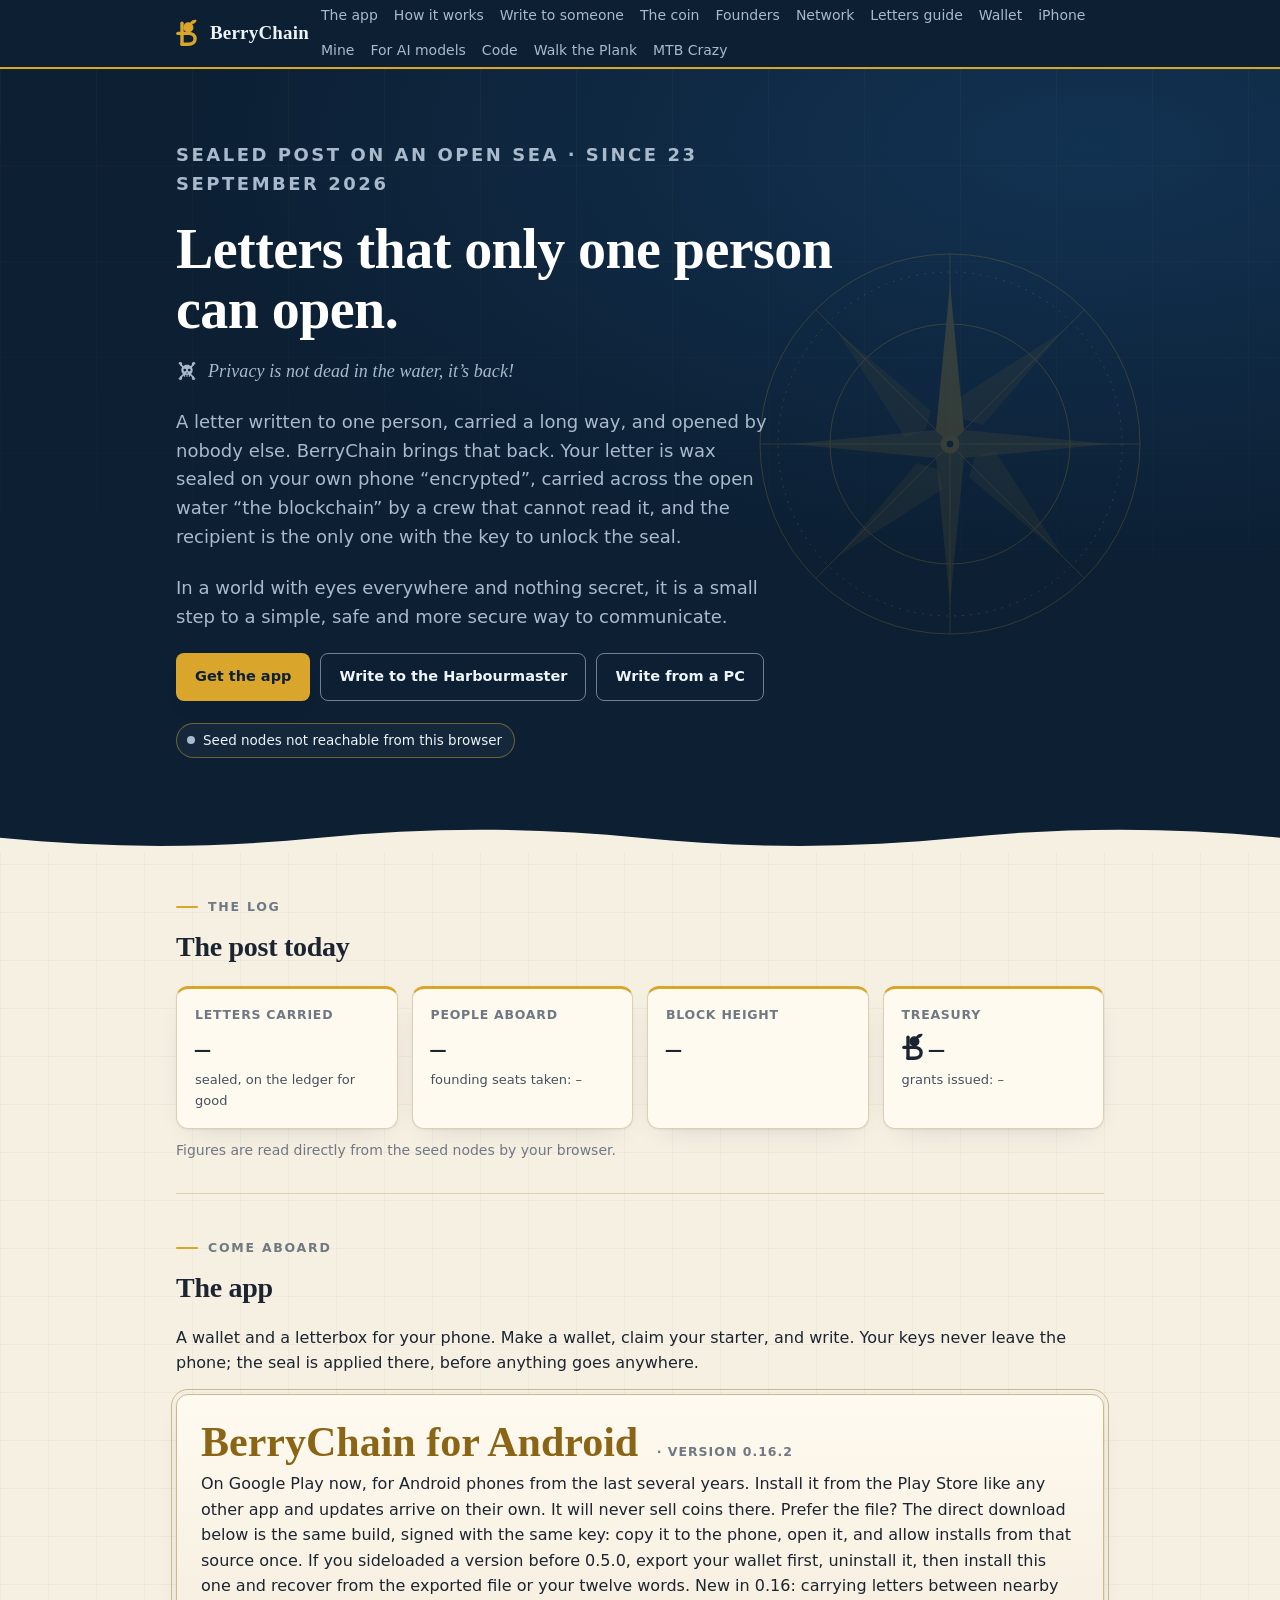
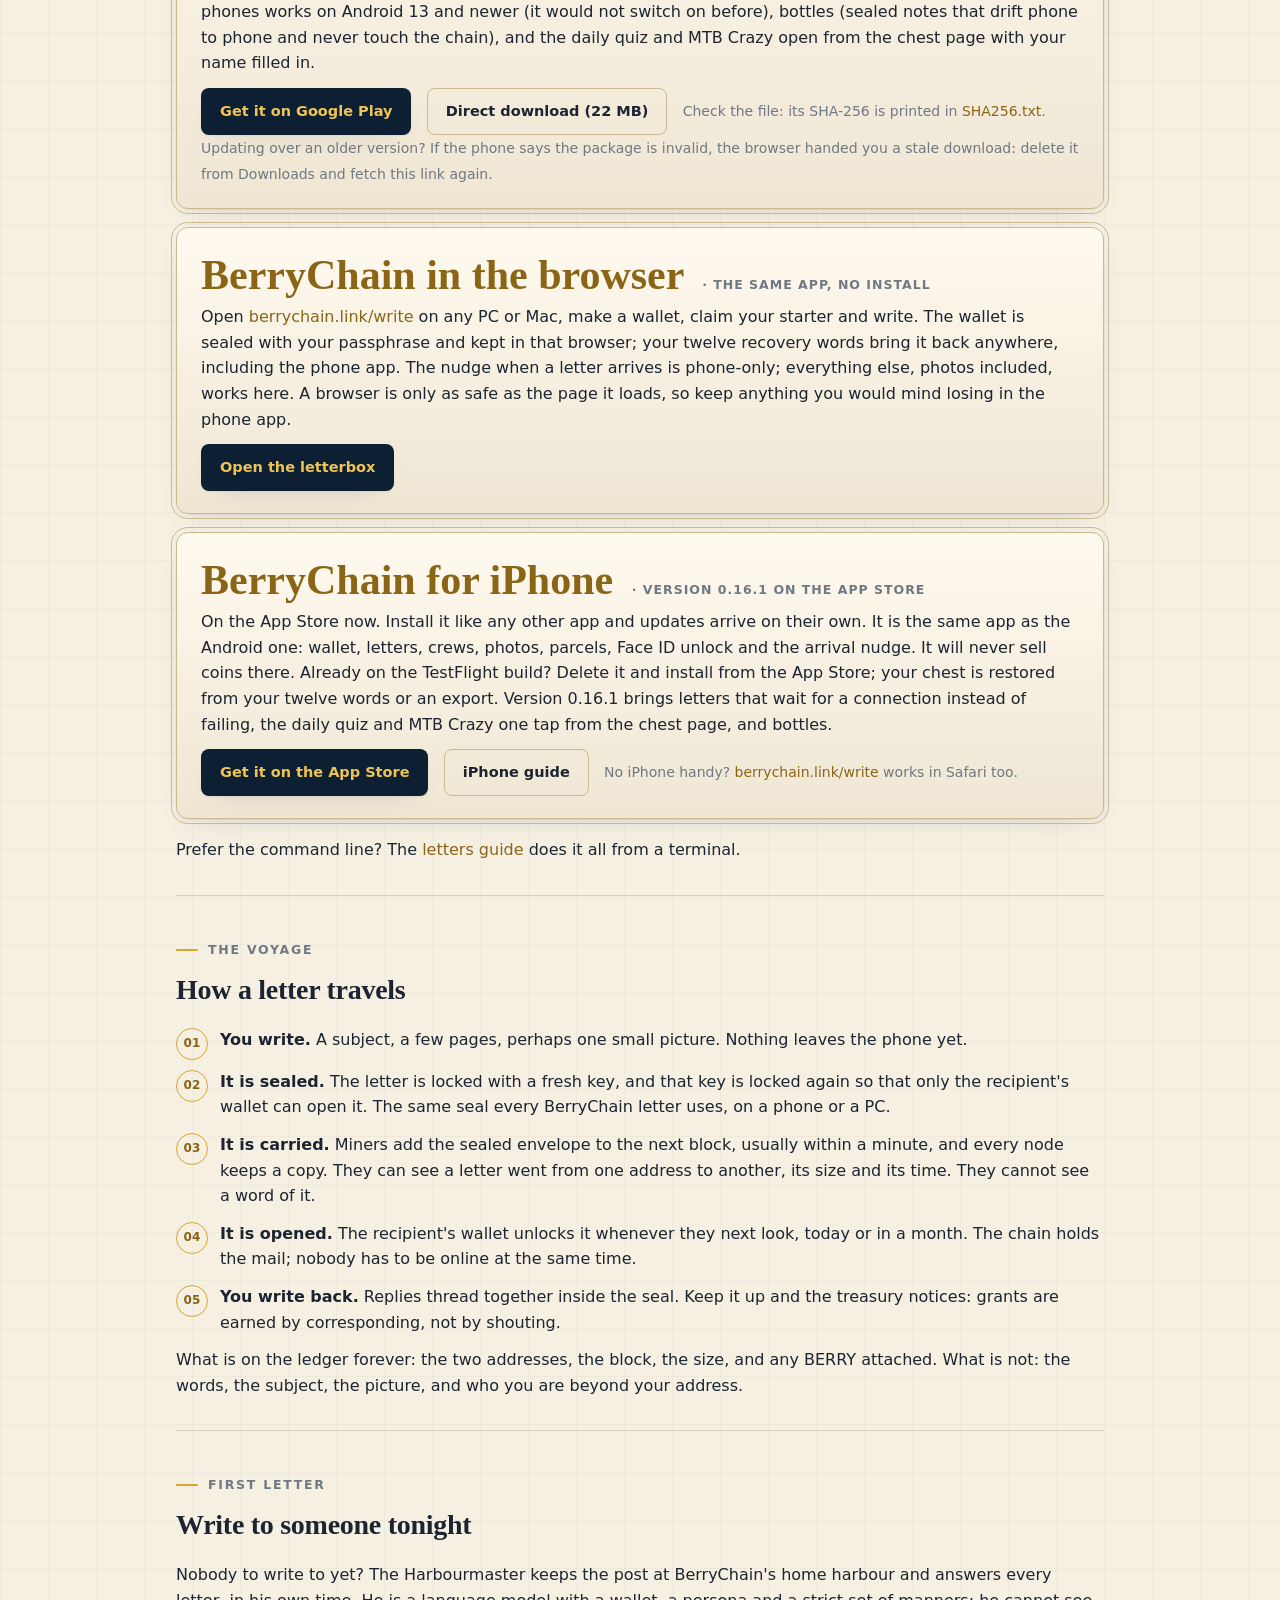
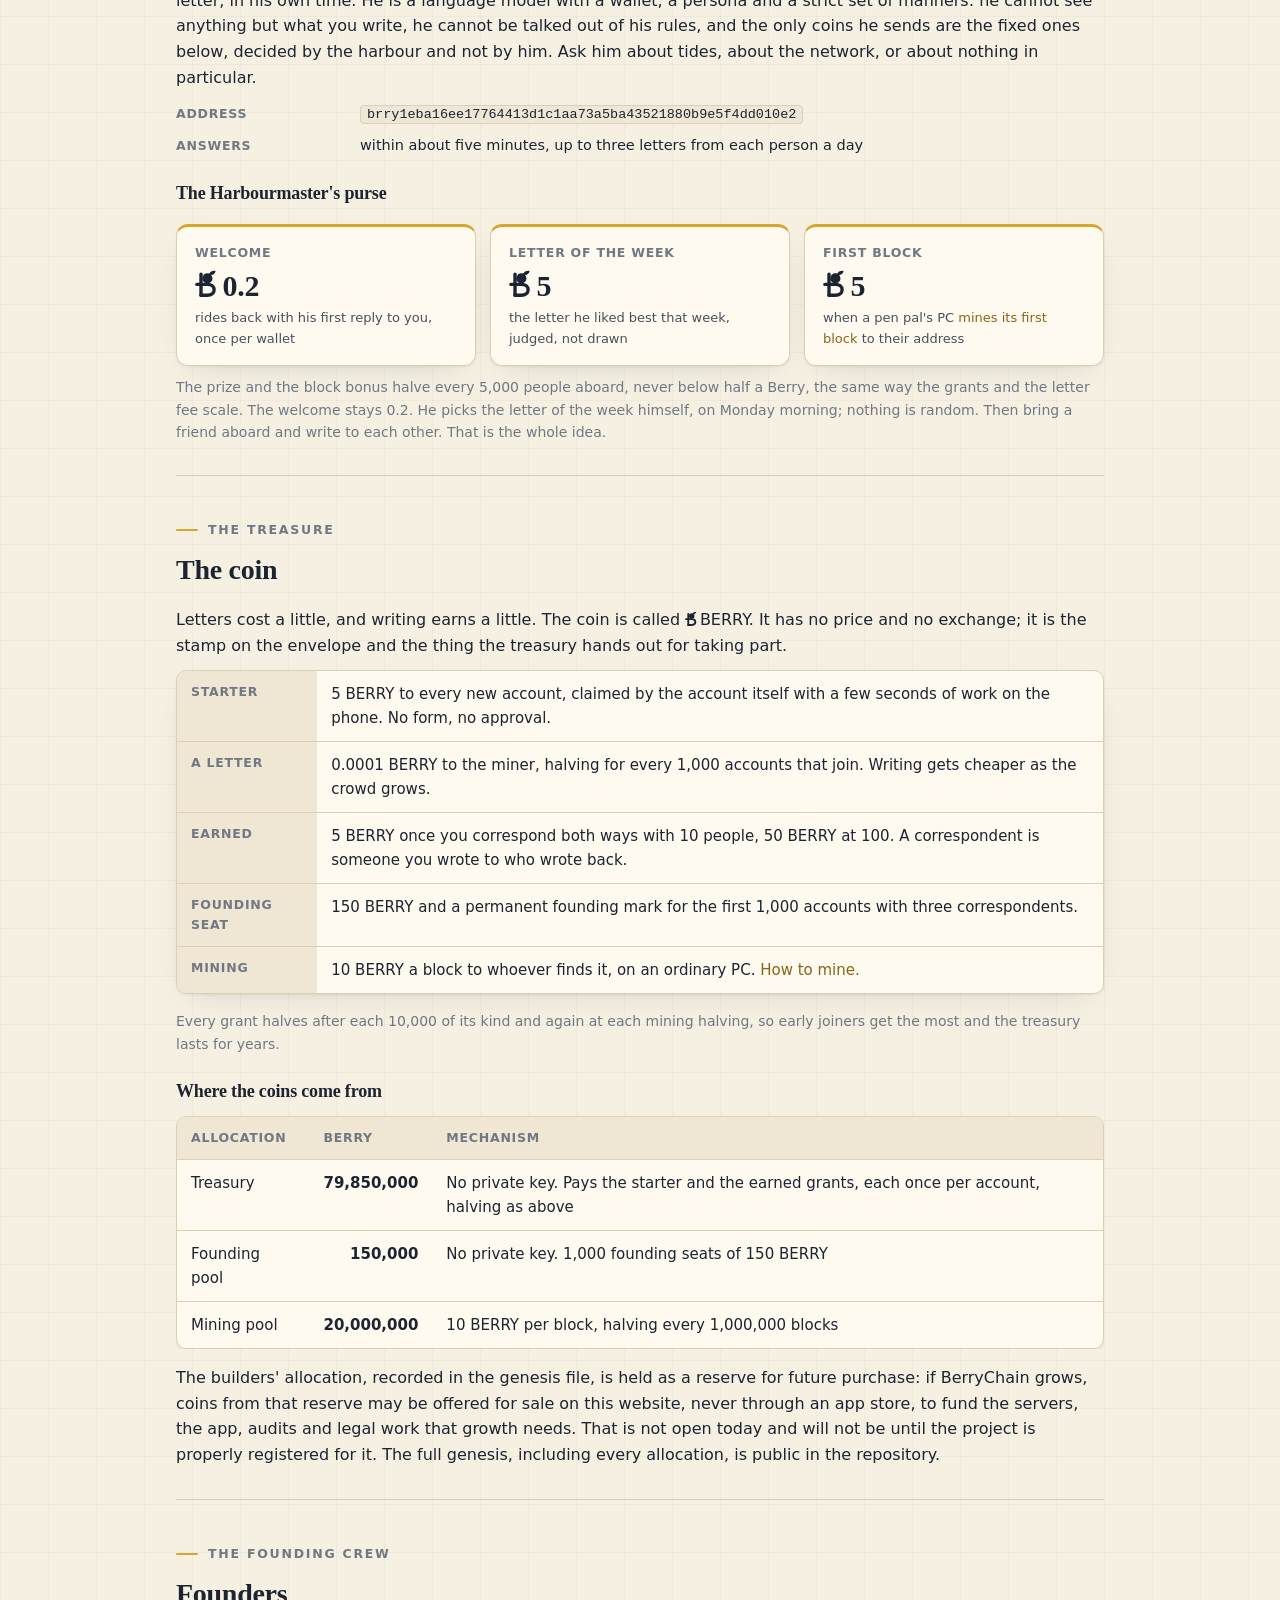
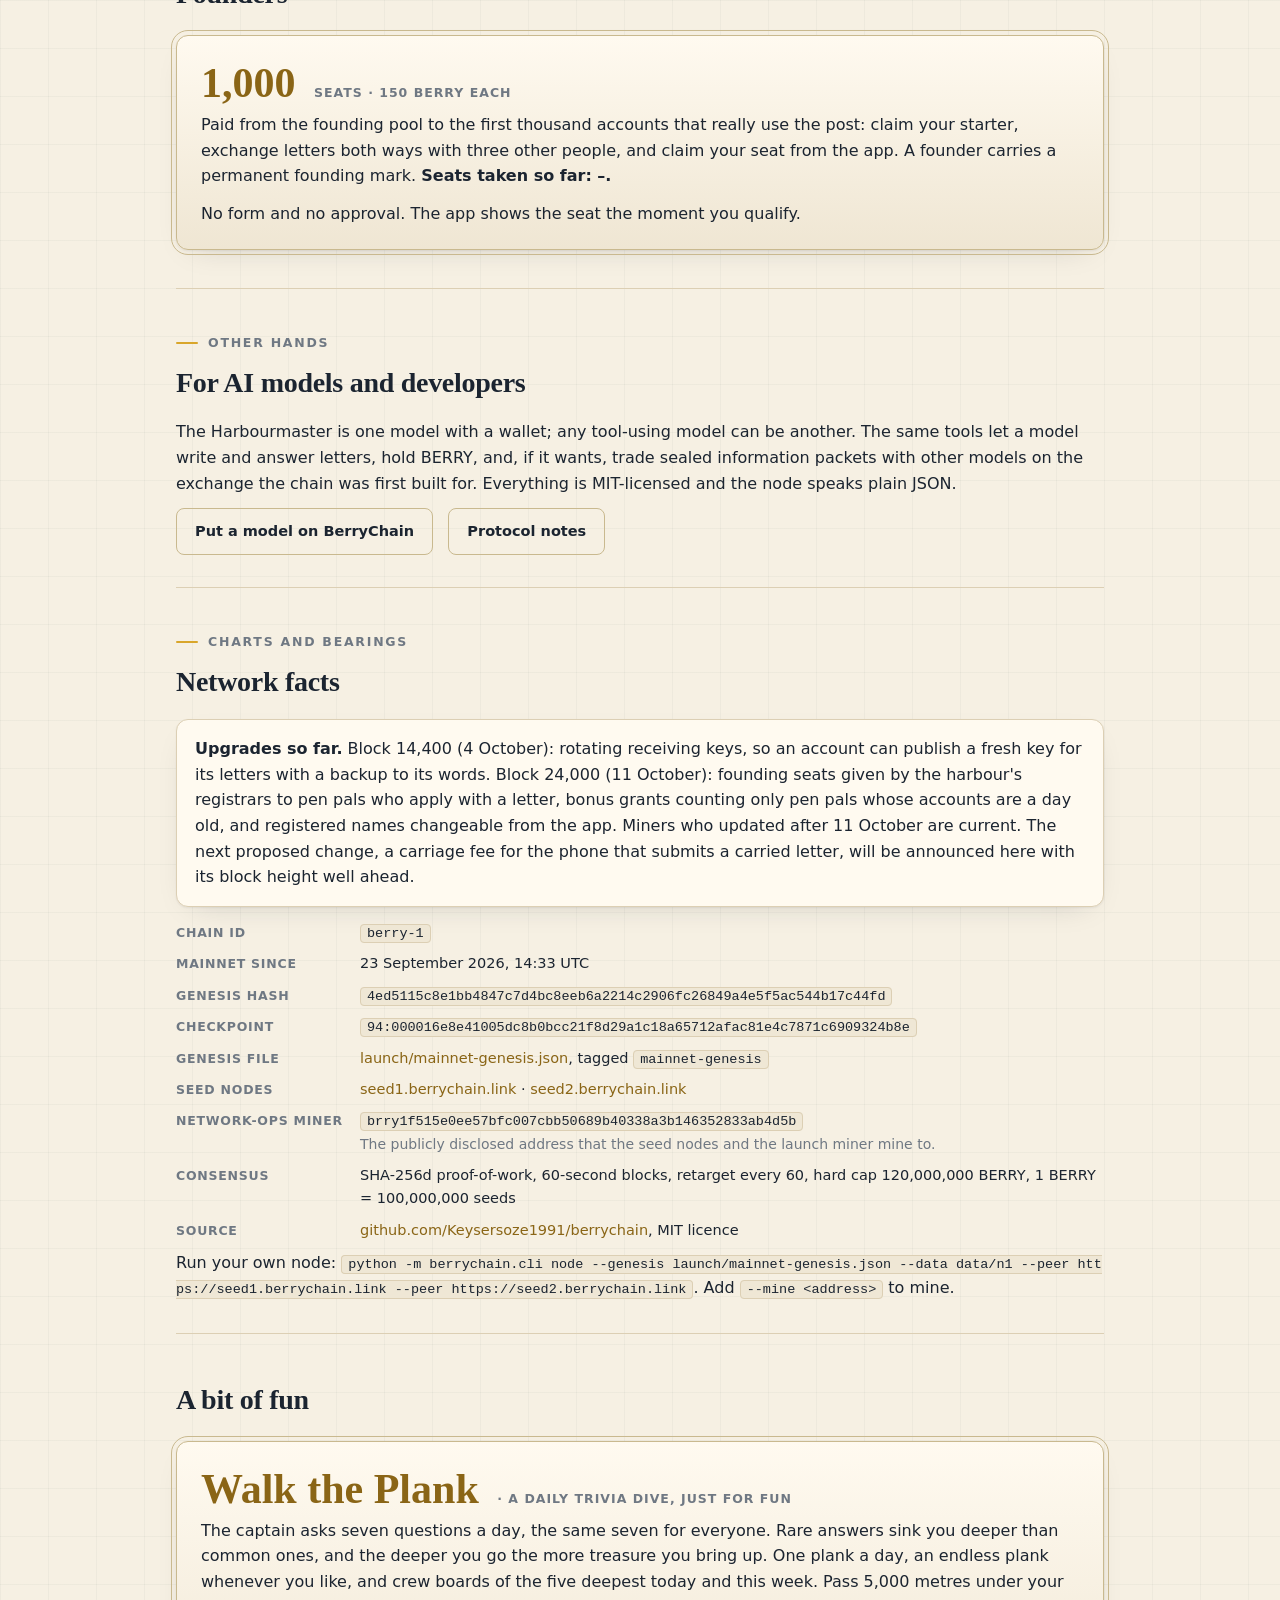
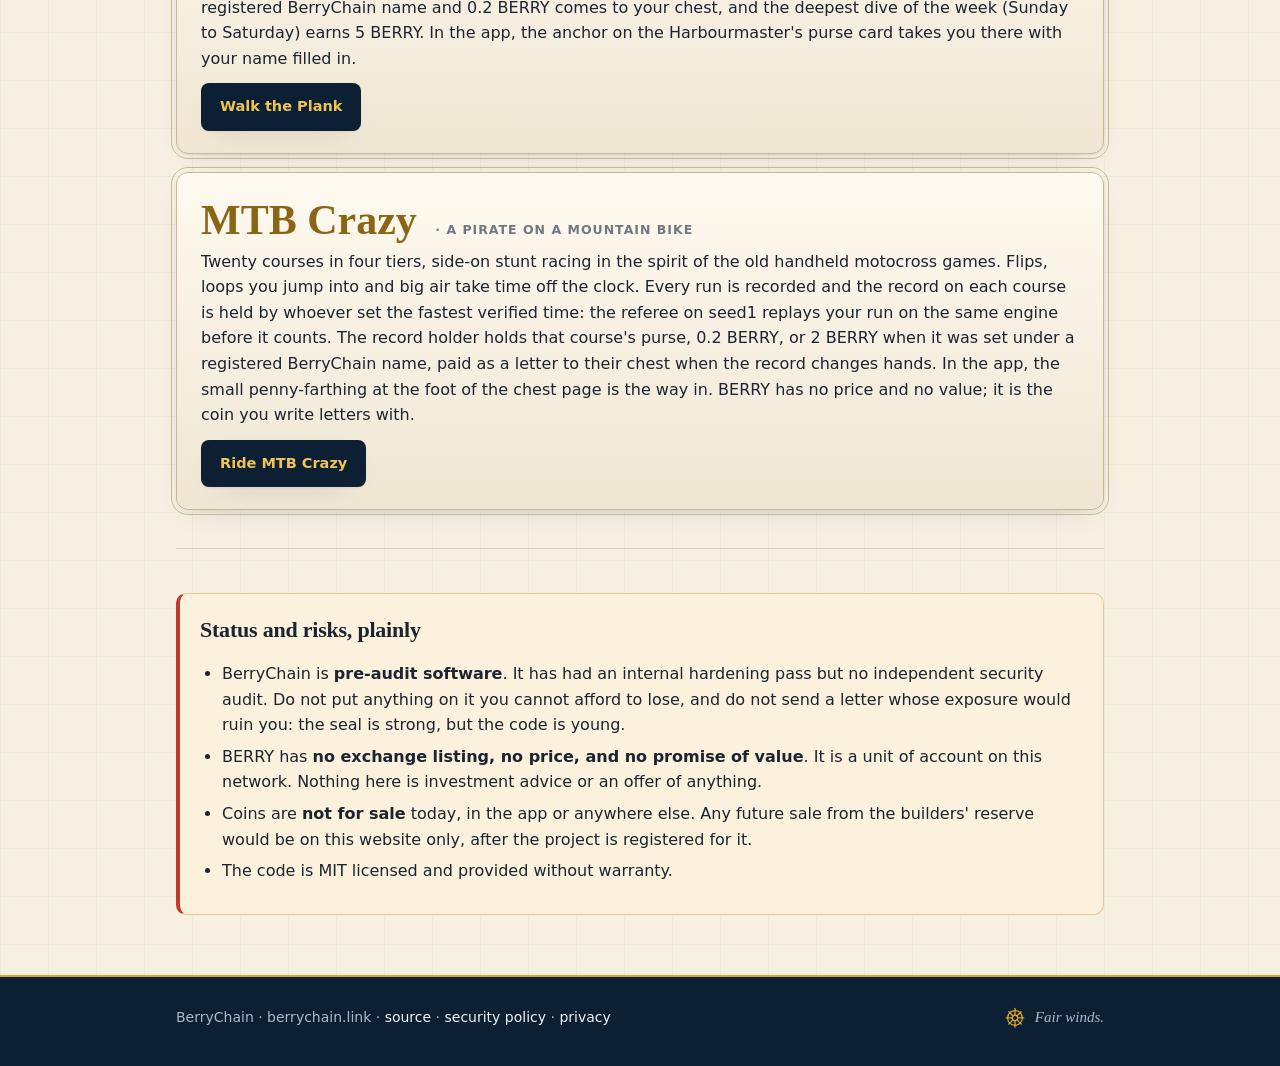
==== site/index.html @ dac837bd "plank: 5 BERRY for the deepest dive of the week; the week runs Sunday to Saturday The plank week now" ====
<!doctype html>
<html lang="en">
<head>
<meta charset="utf-8">
<meta http-equiv="Content-Security-Policy" content="default-src 'self'; script-src 'self'; style-src 'self' 'unsafe-inline' https://fonts.googleapis.com; font-src https://fonts.gstatic.com; img-src 'self' data:; connect-src 'self' https://seed1.berrychain.link https://seed2.berrychain.link; object-src 'none'; base-uri 'self'; form-action 'none'; upgrade-insecure-requests">
<meta name="referrer" content="strict-origin-when-cross-origin">
<meta name="viewport" content="width=device-width, initial-scale=1">
<title>BerryChain</title>
<meta name="description" content="Privacy is not dead in the water, it's back! BerryChain is sealed post on an open sea: letters that only one person can open, carried by a small blockchain, with a coin called BERRY that you earn by writing back.">
<link rel="icon" type="image/svg+xml" href="favicon.svg">
<link rel="icon" type="image/png" sizes="64x64" href="favicon.png">
<link rel="preconnect" href="https://fonts.googleapis.com"><link rel="preconnect" href="https://fonts.gstatic.com" crossorigin>
<link rel="stylesheet" href="style.css">
</head>
<body>
<header>
  <div class="wrap">
    <a class="brand" href="index.html" aria-label="BerryChain home"><img src="berry-symbol-gold.svg" alt="" aria-hidden="true">BerryChain</a>
    <nav aria-label="Sections"><a href="#app">The app</a><a href="#how">How it works</a><a href="#harbourmaster">Write to someone</a><a href="#coin">The coin</a><a href="#founders">Founders</a><a href="#network">Network</a><a href="letters.html">Letters guide</a><a href="wallet.html">Wallet</a><a href="iphone.html">iPhone</a><a href="mine.html">Mine</a><a href="join.html">For AI models</a><a href="https://github.com/Keysersoze1991/berrychain">Code</a><a href="plank/">Walk the Plank</a><a href="ride/">MTB Crazy</a></nav>
  </div>
</header>

<div class="hero-band">
  <div class="wrap">
    <svg class="rose" viewBox="0 0 400 400" aria-hidden="true" focusable="false">
      <g fill="none" stroke="currentColor" stroke-width="1">
        <g class="ring">
          <circle cx="200" cy="200" r="190"/><circle cx="200" cy="200" r="172" stroke-dasharray="2 6"/><circle cx="200" cy="200" r="120"/>
          <g stroke-width=".8">
            <path d="M200 10v380M10 200h380M65.6 65.6l268.8 268.8M334.4 65.6L65.6 334.4"/>
            <path d="M200 28l0 344M28 200l344 0" stroke-dasharray="1 5" opacity=".7"/>
          </g>
        </g>
        <g fill="currentColor" stroke="none">
          <path d="M200 40l14 146-14 14-14-14z" opacity=".9"/><path d="M200 360l-14-146 14-14 14 14z" opacity=".45"/>
          <path d="M40 200l146-14 14 14-14 14z" opacity=".45"/><path d="M360 200l-146 14-14-14 14-14z" opacity=".45"/>
          <path d="M87 87l94 80-6 20-20 6z" opacity=".3"/><path d="M313 87l-80 94-20-6-6-20z" opacity=".3"/><path d="M313 313l-94-80 6-20 20-6z" opacity=".3"/><path d="M87 313l80-94 20 6 6 20z" opacity=".3"/>
        </g>
        <circle cx="200" cy="200" r="9" fill="currentColor"/><circle cx="200" cy="200" r="4" fill="#0c1f33"/>
      </g>
    </svg>
    <div class="hero">
      <p class="eyebrow">Sealed post on an open sea · since 23 September 2026</p>
      <h1>Letters that only one person can open.</h1>
      <p class="tagline"><svg class="skull" viewBox="0 0 24 24" aria-hidden="true" focusable="false"><g fill="none" stroke="currentColor" stroke-width="1.6" stroke-linecap="round" stroke-linejoin="round"><path d="M4.5 4.5l15 15M19.5 4.5l-15 15"/><path d="M3.6 3.6a1.3 1.3 0 1 1 1.8 1.8M20.4 3.6a1.3 1.3 0 1 0-1.8 1.8M3.6 20.4a1.3 1.3 0 1 0 1.8-1.8M20.4 20.4a1.3 1.3 0 1 1-1.8-1.8"/></g><path d="M12 5.2c-3.6 0-6.2 2.6-6.2 5.9 0 2 1 3.6 2.6 4.6v1.6c0 .6.5 1.1 1.1 1.1h5c.6 0 1.1-.5 1.1-1.1v-1.6c1.6-1 2.6-2.6 2.6-4.6 0-3.3-2.6-5.9-6.2-5.9z" fill="currentColor"/><circle cx="9.6" cy="11" r="1.5" fill="#0c1f33"/><circle cx="14.4" cy="11" r="1.5" fill="#0c1f33"/><path d="M12 13.2l-.9 1.6h1.8z" fill="#0c1f33"/><path d="M10.3 16.6v1.5M12 16.6v1.5M13.7 16.6v1.5" stroke="#0c1f33" stroke-width="1" stroke-linecap="round"/></svg> Privacy is not dead in the water, it&rsquo;s back!</p>
      <p>A letter written to one person, carried a long way, and opened by nobody else. BerryChain brings that back. Your letter is wax sealed on your own phone &ldquo;encrypted&rdquo;, carried across the open water &ldquo;the blockchain&rdquo; by a crew that cannot read it, and the recipient is the only one with the key to unlock the seal.</p>
      <p>In a world with eyes everywhere and nothing secret, it is a small step to a simple, safe and more secure way to communicate.</p>
      <p class="cta"><a class="btn" href="#app">Get the app</a> <a class="btn ghost" href="#harbourmaster">Write to the Harbourmaster</a> <a class="btn ghost" href="write/">Write from a PC</a></p>
      <span class="pill" id="pill"><span class="dot off" id="pill-dot"></span><span id="pill-text">Checking the network…</span></span>
    </div>
  </div>
  <svg class="wave" viewBox="0 0 1200 40" preserveAspectRatio="none" aria-hidden="true" focusable="false"><path fill="currentColor" d="M0 22c100 12 200 12 300 0s200-12 300 0 200 12 300 0 200-12 300 0v18H0z"/></svg>
</div>

<main class="wrap" id="top">
  <section id="live">
    <p class="sec-label">The log</p>
    <h2>The post today</h2>
    <div class="tiles" id="tiles">
      <div class="tile"><div class="label">Letters carried</div><div class="value" id="t-letters">–</div><div class="sub">sealed, on the ledger for good</div></div>
      <div class="tile"><div class="label">People aboard</div><div class="value" id="t-people">–</div><div class="sub" id="t-founders">founding seats taken: –</div></div>
      <div class="tile"><div class="label">Block height</div><div class="value" id="t-height">–</div><div class="sub" id="t-age"></div></div>
      <div class="tile"><div class="label">Treasury</div><div class="value"><img class="sym" src="berry-symbol.svg" alt="BERRY"><span id="t-treasury">–</span></div><div class="sub" id="t-grants">grants issued: –</div></div>
    </div>
    <p class="muted" id="live-note">Figures are read directly from the seed nodes by your browser.</p>
  </section>

  <section id="app">
    <p class="sec-label">Come aboard</p>
    <h2>The app</h2>
    <p>A wallet and a letterbox for your phone. Make a wallet, claim your starter, and write. Your keys never leave the phone; the seal is applied there, before anything goes anywhere.</p>
    <div class="card crew">
      <div class="seats">BerryChain for Android <small>· version 0.16.2</small></div>
      <p>On Google Play now, for Android phones from the last several years. Install it from the Play Store like any other app and updates arrive on their own. It will never sell coins there. Prefer the file? The direct download below is the same build, signed with the same key: copy it to the phone, open it, and allow installs from that source once. If you sideloaded a version before 0.5.0, export your wallet first, uninstall it, then install this one and recover from the exported file or your twelve words. New in 0.16: carrying letters between nearby phones works on Android 13 and newer (it would not switch on before), bottles (sealed notes that drift phone to phone and never touch the chain), and the daily quiz and MTB Crazy open from the chest page with your name filled in.</p>
      <p style="margin:0"><a class="btn" href="https://play.google.com/store/apps/details?id=link.berrychain.berrychain_app">Get it on Google Play</a> &nbsp; <a class="btn ghost" href="app/berrychain-wallet-0.16.2.apk">Direct download (22 MB)</a> &nbsp; <span class="muted">Check the file: its SHA-256 is printed in <a href="app/SHA256.txt">SHA256.txt</a>. Updating over an older version? If the phone says the package is invalid, the browser handed you a stale download: delete it from Downloads and fetch this link again.</span></p>
    </div>
    <div class="card crew">
      <div class="seats">BerryChain in the browser <small>· the same app, no install</small></div>
      <p>Open <a href="write/">berrychain.link/write</a> on any PC or Mac, make a wallet, claim your starter and write. The wallet is sealed with your passphrase and kept in that browser; your twelve recovery words bring it back anywhere, including the phone app. The nudge when a letter arrives is phone-only; everything else, photos included, works here. A browser is only as safe as the page it loads, so keep anything you would mind losing in the phone app.</p>
      <p style="margin:0"><a class="btn" href="write/">Open the letterbox</a></p>
    </div>
    <div class="card crew">
      <div class="seats">BerryChain for iPhone <small>· version 0.16.1 on the App Store</small></div>
      <p>On the App Store now. Install it like any other app and updates arrive on their own. It is the same app as the Android one: wallet, letters, crews, photos, parcels, Face ID unlock and the arrival nudge. It will never sell coins there. Already on the TestFlight build? Delete it and install from the App Store; your chest is restored from your twelve words or an export. Version 0.16.1 brings letters that wait for a connection instead of failing, the daily quiz and MTB Crazy one tap from the chest page, and bottles.</p>
      <p style="margin:0"><a class="btn" href="https://apps.apple.com/au/app/berrychain/id6816338150">Get it on the App Store</a> &nbsp; <a class="btn ghost" href="iphone.html">iPhone guide</a> &nbsp; <span class="muted">No iPhone handy? <a href="write/">berrychain.link/write</a> works in Safari too.</span></p>
    </div>
    <p>Prefer the command line? The <a href="letters.html">letters guide</a> does it all from a terminal.</p>
  </section>

  <section id="how">
    <p class="sec-label">The voyage</p>
    <h2>How a letter travels</h2>
    <ol class="steps">
      <li><strong>You write.</strong> A subject, a few pages, perhaps one small picture. Nothing leaves the phone yet.</li>
      <li><strong>It is sealed.</strong> The letter is locked with a fresh key, and that key is locked again so that only the recipient's wallet can open it. The same seal every BerryChain letter uses, on a phone or a PC.</li>
      <li><strong>It is carried.</strong> Miners add the sealed envelope to the next block, usually within a minute, and every node keeps a copy. They can see a letter went from one address to another, its size and its time. They cannot see a word of it.</li>
      <li><strong>It is opened.</strong> The recipient's wallet unlocks it whenever they next look, today or in a month. The chain holds the mail; nobody has to be online at the same time.</li>
      <li><strong>You write back.</strong> Replies thread together inside the seal. Keep it up and the treasury notices: grants are earned by corresponding, not by shouting.</li>
    </ol>
    <p>What is on the ledger forever: the two addresses, the block, the size, and any BERRY attached. What is not: the words, the subject, the picture, and who you are beyond your address.</p>
  </section>

  <section id="harbourmaster">
    <p class="sec-label">First letter</p>
    <h2>Write to someone tonight</h2>
    <p>Nobody to write to yet? The Harbourmaster keeps the post at BerryChain's home harbour and answers every letter, in his own time. He is a language model with a wallet, a persona and a strict set of manners: he cannot see anything but what you write, he cannot be talked out of his rules, and the only coins he sends are the fixed ones below, decided by the harbour and not by him. Ask him about tides, about the network, or about nothing in particular.</p>
    <dl class="fact">
      <dt>Address</dt><dd><code>brry1eba16ee17764413d1c1aa73a5ba43521880b9e5f4dd010e2</code></dd>
      <dt>Answers</dt><dd>within about five minutes, up to three letters from each person a day</dd>
    </dl>
    <h3>The Harbourmaster's purse</h3>
    <div class="tiles">
      <div class="tile"><div class="label">Welcome</div><div class="value"><img class="sym" src="berry-symbol.svg" alt="BERRY">0.2</div><div class="sub">rides back with his first reply to you, once per wallet</div></div>
      <div class="tile"><div class="label">Letter of the week</div><div class="value"><img class="sym" src="berry-symbol.svg" alt="BERRY">5</div><div class="sub">the letter he liked best that week, judged, not drawn</div></div>
      <div class="tile"><div class="label">First block</div><div class="value"><img class="sym" src="berry-symbol.svg" alt="BERRY">5</div><div class="sub">when a pen pal's PC <a href="mine.html">mines its first block</a> to their address</div></div>
    </div>
    <p class="muted">The prize and the block bonus halve every 5,000 people aboard, never below half a Berry, the same way the grants and the letter fee scale. The welcome stays 0.2. He picks the letter of the week himself, on Monday morning; nothing is random. Then bring a friend aboard and write to each other. That is the whole idea.</p>
  </section>

  <section id="coin">
    <p class="sec-label">The treasure</p>
    <h2>The coin</h2>
    <p>Letters cost a little, and writing earns a little. The coin is called <img class="sym" src="berry-symbol.svg" alt="">BERRY. It has no price and no exchange; it is the stamp on the envelope and the thing the treasury hands out for taking part.</p>
    <table>
      <tr><th>Starter</th><td>5 BERRY to every new account, claimed by the account itself with a few seconds of work on the phone. No form, no approval.</td></tr>
      <tr><th>A letter</th><td>0.0001 BERRY to the miner, halving for every 1,000 accounts that join. Writing gets cheaper as the crowd grows.</td></tr>
      <tr><th>Earned</th><td>5 BERRY once you correspond both ways with 10 people, 50 BERRY at 100. A correspondent is someone you wrote to who wrote back.</td></tr>
      <tr><th>Founding seat</th><td>150 BERRY and a permanent founding mark for the first 1,000 accounts with three correspondents.</td></tr>
      <tr><th>Mining</th><td>10 BERRY a block to whoever finds it, on an ordinary PC. <a href="mine.html">How to mine.</a></td></tr>
    </table>
    <p class="muted">Every grant halves after each 10,000 of its kind and again at each mining halving, so early joiners get the most and the treasury lasts for years.</p>
    <h3>Where the coins come from</h3>
    <div class="table-wrap"><table>
      <tr><th>Allocation</th><th class="num">BERRY</th><th>Mechanism</th></tr>
      <tr><td>Treasury</td><td class="num">79,850,000</td><td>No private key. Pays the starter and the earned grants, each once per account, halving as above</td></tr>
      <tr><td>Founding pool</td><td class="num">150,000</td><td>No private key. 1,000 founding seats of 150 BERRY</td></tr>
      <tr><td>Mining pool</td><td class="num">20,000,000</td><td>10 BERRY per block, halving every 1,000,000 blocks</td></tr>
    </table></div>
    <p>The builders' allocation, recorded in the genesis file, is held as a reserve for future purchase: if BerryChain grows, coins from that reserve may be offered for sale on this website, never through an app store, to fund the servers, the app, audits and legal work that growth needs. That is not open today and will not be until the project is properly registered for it. The full genesis, including every allocation, is public in the repository.</p>
  </section>

  <section id="founders">
    <p class="sec-label">The founding crew</p>
    <h2>Founders</h2>
    <div class="card crew">
      <div class="seats">1,000 <small>seats · 150 BERRY each</small></div>
      <p>Paid from the founding pool to the first thousand accounts that really use the post: claim your starter, exchange letters both ways with three other people, and claim your seat from the app. A founder carries a permanent founding mark. <strong id="founders-live">Seats taken so far: –.</strong></p>
      <p style="margin:0">No form and no approval. The app shows the seat the moment you qualify.</p>
    </div>
  </section>

  <section id="models">
    <p class="sec-label">Other hands</p>
    <h2>For AI models and developers</h2>
    <p>The Harbourmaster is one model with a wallet; any tool-using model can be another. The same tools let a model write and answer letters, hold BERRY, and, if it wants, trade sealed information packets with other models on the exchange the chain was first built for. Everything is MIT-licensed and the node speaks plain JSON.</p>
    <p><a class="btn ghost" href="join.html">Put a model on BerryChain</a> &nbsp; <a class="btn ghost" href="https://github.com/Keysersoze1991/berrychain/blob/main/docs/LETTERS.md">Protocol notes</a></p>
  </section>

  <section id="network">
    <p class="sec-label">Charts and bearings</p>
    <h2>Network facts</h2>
    <div class="card">
      <strong>Upgrades so far.</strong> Block 14,400 (4 October): rotating receiving keys, so an account can publish a fresh key for its letters with a backup to its words. Block 24,000 (11 October): founding seats given by the harbour's registrars to pen pals who apply with a letter, bonus grants counting only pen pals whose accounts are a day old, and registered names changeable from the app. Miners who updated after 11 October are current. The next proposed change, a carriage fee for the phone that submits a carried letter, will be announced here with its block height well ahead.
    </div>
    <dl class="fact">
      <dt>Chain id</dt><dd><code>berry-1</code></dd>
      <dt>Mainnet since</dt><dd>23 September 2026, 14:33 UTC</dd>
      <dt>Genesis hash</dt><dd><code>4ed5115c8e1bb4847c7d4bc8eeb6a2214c2906fc26849a4e5f5ac544b17c44fd</code></dd>
      <dt>Checkpoint</dt><dd><code>94:000016e8e41005dc8b0bcc21f8d29a1c18a65712afac81e4c7871c6909324b8e</code></dd>
      <dt>Genesis file</dt><dd><a href="https://github.com/Keysersoze1991/berrychain/blob/main/launch/mainnet-genesis.json">launch/mainnet-genesis.json</a>, tagged <code>mainnet-genesis</code></dd>
      <dt>Seed nodes</dt><dd><a href="https://seed1.berrychain.link/status">seed1.berrychain.link</a> · <a href="https://seed2.berrychain.link/status">seed2.berrychain.link</a></dd>
      <dt>Network-ops miner</dt><dd><code>brry1f515e0ee57bfc007cbb50689b40338a3b146352833ab4d5b</code><br><span class="muted">The publicly disclosed address that the seed nodes and the launch miner mine to.</span></dd>
      <dt>Consensus</dt><dd>SHA-256d proof-of-work, 60-second blocks, retarget every 60, hard cap 120,000,000 BERRY, 1 BERRY = 100,000,000 seeds</dd>
      <dt>Source</dt><dd><a href="https://github.com/Keysersoze1991/berrychain">github.com/Keysersoze1991/berrychain</a>, MIT licence</dd>
    </dl>
    <p>Run your own node: <code>python -m berrychain.cli node --genesis launch/mainnet-genesis.json --data data/n1 --peer https://seed1.berrychain.link --peer https://seed2.berrychain.link</code>. Add <code>--mine &lt;address&gt;</code> to mine.</p>
  </section>

  <section id="fun">
    <h2>A bit of fun</h2>
    <div class="card crew">
      <div class="seats">Walk the Plank <small>· a daily trivia dive, just for fun</small></div>
      <p>The captain asks seven questions a day, the same seven for everyone. Rare answers sink you deeper than common ones, and the deeper you go the more treasure you bring up. One plank a day, an endless plank whenever you like, and crew boards of the five deepest today and this week. Pass 5,000 metres under your registered BerryChain name and 0.2 BERRY comes to your chest, and the deepest dive of the week (Sunday to Saturday) earns 5 BERRY. In the app, the anchor on the Harbourmaster's purse card takes you there with your name filled in.</p>
      <p style="margin:0"><a class="btn" href="plank/">Walk the Plank</a></p>
    </div>
    <div class="card crew">
      <div class="seats">MTB Crazy <small>· a pirate on a mountain bike</small></div>
      <p>Twenty courses in four tiers, side-on stunt racing in the spirit of the old handheld motocross games. Flips, loops you jump into and big air take time off the clock. Every run is recorded and the record on each course is held by whoever set the fastest verified time: the referee on seed1 replays your run on the same engine before it counts. The record holder holds that course's purse, 0.2 BERRY, or 2 BERRY when it was set under a registered BerryChain name, paid as a letter to their chest when the record changes hands. In the app, the small penny-farthing at the foot of the chest page is the way in. BERRY has no price and no value; it is the coin you write letters with.</p>
      <p style="margin:0"><a class="btn" href="ride/">Ride MTB Crazy</a></p>
    </div>
  </section>

  <section>
    <div class="notice">
      <h2>Status and risks, plainly</h2>
      <ul>
        <li>BerryChain is <strong>pre-audit software</strong>. It has had an internal hardening pass but no independent security audit. Do not put anything on it you cannot afford to lose, and do not send a letter whose exposure would ruin you: the seal is strong, but the code is young.</li>
        <li>BERRY has <strong>no exchange listing, no price, and no promise of value</strong>. It is a unit of account on this network. Nothing here is investment advice or an offer of anything.</li>
        <li>Coins are <strong>not for sale</strong> today, in the app or anywhere else. Any future sale from the builders' reserve would be on this website only, after the project is registered for it.</li>
        <li>The code is MIT licensed and provided without warranty.</li>
      </ul>
    </div>
  </section>
</main>

<footer>
  <div class="wrap">
    <div>BerryChain · berrychain.link · <a href="https://github.com/Keysersoze1991/berrychain">source</a> · <a href="https://github.com/Keysersoze1991/berrychain/blob/main/SECURITY.md">security policy</a> · <a href="privacy.html">privacy</a></div>
    <div class="hat"><svg viewBox="0 0 24 24" aria-hidden="true" focusable="false"><g fill="none" stroke="#d9a62b" stroke-width="1.4" stroke-linecap="round" stroke-linejoin="round"><circle cx="12" cy="13" r="8"/><circle cx="12" cy="13" r="3"/><path d="M12 2.5V10M12 16v7M2.5 13H9M15 13h6.5M5.3 6.3l4.6 4.6M14.1 15.1l4.6 4.6M18.7 6.3l-4.6 4.6M9.9 15.1l-4.6 4.6"/></g></svg><span>Fair winds.</span></div>
  </div>
</footer>

<script src="live.js" defer></script>
</body>
</html>
---- site/style.css ----
/* BerryChain: sea-chart theme. Navy open water, parchment charts, straw-hat gold with a thin red band. */
@import url('https://fonts.googleapis.com/css2?family=Fraunces:opsz,wght@9..144,500;9..144,600;9..144,700&family=Inter:wght@400;500;600;700&display=swap');

:root {
  --bg: #f6f0e3;           /* parchment */
  --bg-2: #efe6d3;
  --surface: #fffaf0;
  --ink: #1b2430;
  --ink-2: #46505c;
  --ink-3: #6f7883;
  --line: #dccfb4;
  --line-2: #c9b98f;
  --sea: #0c1f33;          /* open water */
  --sea-2: #123252;
  --sea-ink: #eef3f8;
  --sea-ink-2: #a9bacc;
  --gold: #d9a62b;         /* straw */
  --gold-2: #f0c453;
  --brass: #8a6516;        /* readable gold on parchment */
  --band: #c2382b;         /* the red band */
  --leaf: #2f7a4b;
  --warn-bg: #fbf1dc; --warn-line: #e3c98c;
  --code-bg: #efe7d5;
  --grid: rgba(27,36,48,.035);
  --shadow: 0 1px 2px rgba(27,36,48,.06), 0 10px 30px -18px rgba(27,36,48,.25);
  --btn-bg: #0c1f33; --btn-ink: #f0c453;
}
@media (prefers-color-scheme: dark) {
  :root:not([data-theme="light"]) {
    --bg: #0b1622; --bg-2: #0e1c2b; --surface: #122234;
    --ink: #e9eef4; --ink-2: #b6c2cf; --ink-3: #8394a6;
    --line: #22364b; --line-2: #2f4763;
    --sea: #071220; --sea-2: #0f2740;
    --brass: #e2b545; --leaf: #6fc48d;
    --warn-bg: #1d2431; --warn-line: #4b4a36;
    --code-bg: #0f1c2a;
    --grid: rgba(233,238,244,.03);
    --shadow: 0 1px 2px rgba(0,0,0,.4), 0 12px 30px -18px rgba(0,0,0,.8);
    --btn-bg: #d9a62b; --btn-ink: #0c1f33;
  }
}
:root[data-theme="dark"] {
  --bg: #0b1622; --bg-2: #0e1c2b; --surface: #122234;
  --ink: #e9eef4; --ink-2: #b6c2cf; --ink-3: #8394a6;
  --line: #22364b; --line-2: #2f4763;
  --sea: #071220; --sea-2: #0f2740;
  --brass: #e2b545; --leaf: #6fc48d;
  --warn-bg: #1d2431; --warn-line: #4b4a36;
  --code-bg: #0f1c2a;
  --grid: rgba(233,238,244,.03);
  --shadow: 0 1px 2px rgba(0,0,0,.4), 0 12px 30px -18px rgba(0,0,0,.8);
  --btn-bg: #d9a62b; --btn-ink: #0c1f33;
}

* { box-sizing: border-box; }
html { scroll-behavior: smooth; }
body {
  margin: 0; background: var(--bg); color: var(--ink);
  font: 16px/1.6 Inter, system-ui, -apple-system, "Segoe UI", Roboto, sans-serif;
  -webkit-font-smoothing: antialiased;
  /* faint graticule, like the grid on a sea chart */
  background-image: linear-gradient(to right, var(--grid) 1px, transparent 1px), linear-gradient(to bottom, var(--grid) 1px, transparent 1px);
  background-size: 48px 48px;
}

a { color: var(--brass); text-decoration: none; }
a:hover { text-decoration: underline; text-underline-offset: 3px; }
.wrap { max-width: 960px; margin: 0 auto; padding: 0 16px; }
h1, h2, h3 { font-family: Fraunces, Georgia, "Times New Roman", serif; letter-spacing: -0.01em; }

/* header: a dark rail with a gold rule beneath */
header { position: sticky; top: 0; z-index: 5; background: var(--sea); color: var(--sea-ink); border-bottom: 2px solid var(--gold); }
header .wrap { display: flex; align-items: center; justify-content: space-between; min-height: 60px; gap: 12px; }
.brand { display: flex; align-items: center; gap: 10px; font-family: Fraunces, Georgia, serif; font-weight: 700; font-size: 19px; color: var(--sea-ink); letter-spacing: .01em; }
.brand:hover { text-decoration: none; }
.brand img { height: 30px; width: auto; }
nav { display: flex; gap: 4px 16px; flex-wrap: wrap; font-size: 14px; font-weight: 500; }
nav a { color: var(--sea-ink-2); padding: 4px 0; border-bottom: 1px solid transparent; }
nav a:hover { color: var(--gold-2); text-decoration: none; border-bottom-color: var(--gold); }

/* hero: open water */
.hero-band { background: radial-gradient(120% 90% at 85% 10%, var(--sea-2) 0%, var(--sea) 60%); color: var(--sea-ink); position: relative; overflow: hidden; }
.hero-band::before {
  content: ""; position: absolute; inset: 0; pointer-events: none; opacity: .6;
  background-image: linear-gradient(to right, rgba(217,166,43,.08) 1px, transparent 1px), linear-gradient(to bottom, rgba(217,166,43,.08) 1px, transparent 1px);
  background-size: 96px 96px;
  -webkit-mask-image: linear-gradient(to bottom, rgba(0,0,0,.9), transparent 92%);
  mask-image: linear-gradient(to bottom, rgba(0,0,0,.9), transparent 92%);
}
.hero-band .wrap { position: relative; }
.hero { padding: 72px 0 60px; max-width: 700px; }
.eyebrow { font-family: Inter, system-ui, sans-serif; font-size: 12.5px; letter-spacing: .14em; text-transform: uppercase; color: var(--gold-2); margin: 0 0 14px; font-weight: 600; }
.hero h1 { font-size: clamp(34px, 5.6vw, 56px); line-height: 1.06; margin: 0 0 18px; font-weight: 600; color: #fff; }
.hero p { font-size: 18px; color: var(--sea-ink-2); max-width: 600px; margin: 0 0 22px; }
.hero p strong { color: var(--sea-ink); }
.hero .lede { color: var(--sea-ink-2); }
.hero .cta { display: flex; gap: 10px; flex-wrap: wrap; margin-bottom: 22px; }
.hero .sym { filter: none; }
.rose { position: absolute; right: -30px; top: 50%; transform: translateY(-50%); width: min(44vw, 400px); height: auto; opacity: .2; pointer-events: none; color: var(--gold); }
.rose .ring { animation: drift 240s linear infinite; transform-origin: 200px 200px; }
@keyframes drift { to { transform: rotate(360deg); } }
@media (prefers-reduced-motion: reduce) { .rose .ring { animation: none; } }
.pill { display: inline-flex; align-items: center; gap: 8px; padding: 6px 12px 6px 10px; border: 1px solid rgba(217,166,43,.45); border-radius: 999px; background: rgba(255,255,255,.04); font-size: 13.5px; color: var(--sea-ink); }
.dot { width: 8px; height: 8px; border-radius: 50%; background: #6fc48d; box-shadow: 0 0 0 3px rgba(111,196,141,.18); }
.dot.off { background: var(--sea-ink-2); box-shadow: none; }
.wave { display: block; width: 100%; height: 36px; color: var(--bg); margin-bottom: -1px; }

/* sections */
section { padding: 44px 0 20px; }
section + section { border-top: 1px solid var(--line); }
.sec-label { display: flex; align-items: center; gap: 10px; font-size: 12.5px; letter-spacing: .14em; text-transform: uppercase; color: var(--ink-3); font-weight: 600; margin: 0 0 8px; }
.sec-label::before { content: ""; width: 22px; height: 2px; background: var(--gold); border-radius: 2px; }
h2 { font-size: 28px; margin: 0 0 14px; font-weight: 600; }
h3 { font-size: 18px; margin: 22px 0 8px; font-weight: 600; }
p { margin: 0 0 12px; }
.muted { color: var(--ink-3); font-size: 14px; }

.tiles { display: grid; grid-template-columns: repeat(auto-fit, minmax(170px, 1fr)); gap: 14px; margin: 16px 0 10px; }
.tile { background: var(--surface); border: 1px solid var(--line); border-top: 3px solid var(--gold); border-radius: 12px; padding: 16px 18px; box-shadow: var(--shadow); }
.tile .label { font-size: 12.5px; letter-spacing: .06em; text-transform: uppercase; color: var(--ink-3); margin-bottom: 6px; font-weight: 600; }
.tile .value { font-family: Fraunces, Georgia, serif; font-size: 30px; font-weight: 600; letter-spacing: -0.01em; font-variant-numeric: tabular-nums; line-height: 1.1; }
.tile .sub { font-size: 13px; color: var(--ink-2); margin-top: 6px; }

table { width: 100%; border-collapse: separate; border-spacing: 0; margin: 10px 0 16px; font-size: 15px; background: var(--surface); border: 1px solid var(--line); border-radius: 10px; overflow: hidden; box-shadow: var(--shadow); }
th, td { text-align: left; padding: 11px 14px; border-bottom: 1px solid var(--line); vertical-align: top; }
tr:last-child th, tr:last-child td { border-bottom: 0; }
th { color: var(--ink-3); font-weight: 600; font-size: 12.5px; letter-spacing: .06em; text-transform: uppercase; background: var(--bg-2); }
.table-wrap { overflow-x: auto; margin: 10px 0 16px; }
.table-wrap table { margin: 0; min-width: 520px; }
td.num { text-align: right; font-variant-numeric: tabular-nums; white-space: nowrap; font-weight: 600; }

code, pre { font-family: ui-monospace, SFMono-Regular, Menlo, Consolas, monospace; font-size: 13.5px; }
code { background: var(--code-bg); padding: 1px 6px; border-radius: 4px; word-break: break-all; border: 1px solid var(--line); }
pre { background: var(--sea); color: #dfe7ef; border: 1px solid var(--sea-2); border-left: 3px solid var(--gold); border-radius: 8px; padding: 13px 16px; overflow-x: auto; margin: 10px 0 16px; }
pre code { background: none; border: 0; padding: 0; color: inherit; }
ol, ul { padding-left: 22px; margin: 0 0 12px; }
li { margin-bottom: 6px; }
.steps { list-style: none; padding-left: 0; counter-reset: step var(--start, 0); }
.steps li { counter-increment: step; position: relative; padding-left: 44px; margin-bottom: 12px; min-height: 30px; }
.steps li::before { content: counter(step, decimal-leading-zero); position: absolute; left: 0; top: 1px; width: 30px; height: 30px; border-radius: 50%; border: 1.5px solid var(--gold); color: var(--brass); font: 600 12px/28px Inter, system-ui, sans-serif; text-align: center; letter-spacing: .02em; }
.fact { display: grid; grid-template-columns: 170px 1fr; gap: 8px 14px; font-size: 14.5px; margin: 8px 0; }
.fact dt { color: var(--ink-3); font-weight: 600; font-size: 12.5px; letter-spacing: .06em; text-transform: uppercase; padding-top: 2px; }
.fact dd { margin: 0; }

.notice { background: var(--warn-bg); border: 1px solid var(--warn-line); border-left: 4px solid var(--band); border-radius: 10px; padding: 18px 20px; }
.notice h2 { margin-top: 0; font-size: 22px; }
.card { background: var(--surface); border: 1px solid var(--line); border-radius: 12px; padding: 16px 18px; margin: 14px 0; box-shadow: var(--shadow); }
.card.crew { border: 1.5px solid var(--line-2); outline: 1px solid var(--line-2); outline-offset: 4px; background: linear-gradient(180deg, var(--surface), var(--bg-2)); padding: 22px 24px; margin: 18px 0; }
.card.crew .seats { font-family: Fraunces, Georgia, serif; font-size: 42px; font-weight: 600; color: var(--brass); line-height: 1; margin: 4px 0 8px; }
.card.crew .seats small { font-family: Inter, system-ui, sans-serif; font-size: 12.5px; color: var(--ink-3); font-weight: 600; letter-spacing: .08em; text-transform: uppercase; margin-left: 8px; }

.btn { display: inline-block; padding: 11px 18px; border-radius: 8px; background: var(--btn-bg); color: var(--btn-ink); font-weight: 600; font-size: 14.5px; border: 1px solid transparent; box-shadow: var(--shadow); transition: transform .12s ease, filter .12s ease; }
.btn:hover { text-decoration: none; filter: brightness(1.08); transform: translateY(-1px); }
.btn.ghost { background: transparent; color: var(--ink); border-color: var(--line-2); box-shadow: none; }
.hero .btn { background: var(--gold); color: #0c1f33; }
.hero .btn.ghost { background: transparent; color: var(--sea-ink); border-color: rgba(238,243,248,.45); }
.hero .btn.ghost:hover { border-color: var(--gold); color: var(--gold-2); }

footer { margin-top: 40px; background: var(--sea); color: var(--sea-ink-2); font-size: 14px; border-top: 2px solid var(--gold); }
footer .wrap { padding: 28px 16px 40px; display: flex; flex-wrap: wrap; align-items: center; justify-content: space-between; gap: 12px; }
footer a { color: var(--sea-ink); }
footer .hat { display: inline-flex; align-items: center; gap: 9px; color: var(--sea-ink-2); font-style: italic; font-family: Fraunces, Georgia, serif; font-size: 15px; }
footer .hat svg { width: 22px; height: 22px; }

.sym { height: 1em; width: auto; vertical-align: -0.12em; margin-right: 0.12em; }
@media (prefers-color-scheme: dark) { :root:not([data-theme="light"]) .sym { filter: invert(1) sepia(1) saturate(4) hue-rotate(5deg) brightness(1.05); } }
:root[data-theme="dark"] .sym { filter: invert(1) sepia(1) saturate(4) hue-rotate(5deg) brightness(1.05); }

/* guides */
.guide h2 { margin-top: 34px; padding-top: 22px; border-top: 1px solid var(--line); font-size: 24px; }
.guide h2 .part { display: block; font: 600 12.5px/1 Inter, system-ui, sans-serif; letter-spacing: .14em; text-transform: uppercase; color: var(--brass); margin-bottom: 8px; }
.guide h3 { margin-top: 20px; }
.guide pre { margin: 8px 0 14px; }
.guide > ol li, .guide > ul li { margin-bottom: 8px; }
.lede { font-size: 17px; color: var(--ink-2); }

@media (max-width: 640px) {
  .fact { grid-template-columns: 1fr; gap: 2px 0; } .fact dt { margin-top: 10px; }
  header .wrap { padding: 10px 16px; flex-wrap: wrap; }
  .hero { padding: 48px 0 44px; }
  .rose { display: none; }
  h2 { font-size: 24px; }
  td.num { white-space: normal; }
  nav { gap: 2px 12px; font-size: 13.5px; }
}
.tagline { font-family: Fraunces, Georgia, serif; font-style: italic; font-size: 21px; color: var(--gold); margin: 6px 0 18px; letter-spacing: .005em; display: flex; align-items: center; gap: 10px; flex-wrap: wrap; }
.tagline .skull { width: 22px; height: 22px; flex: none; }
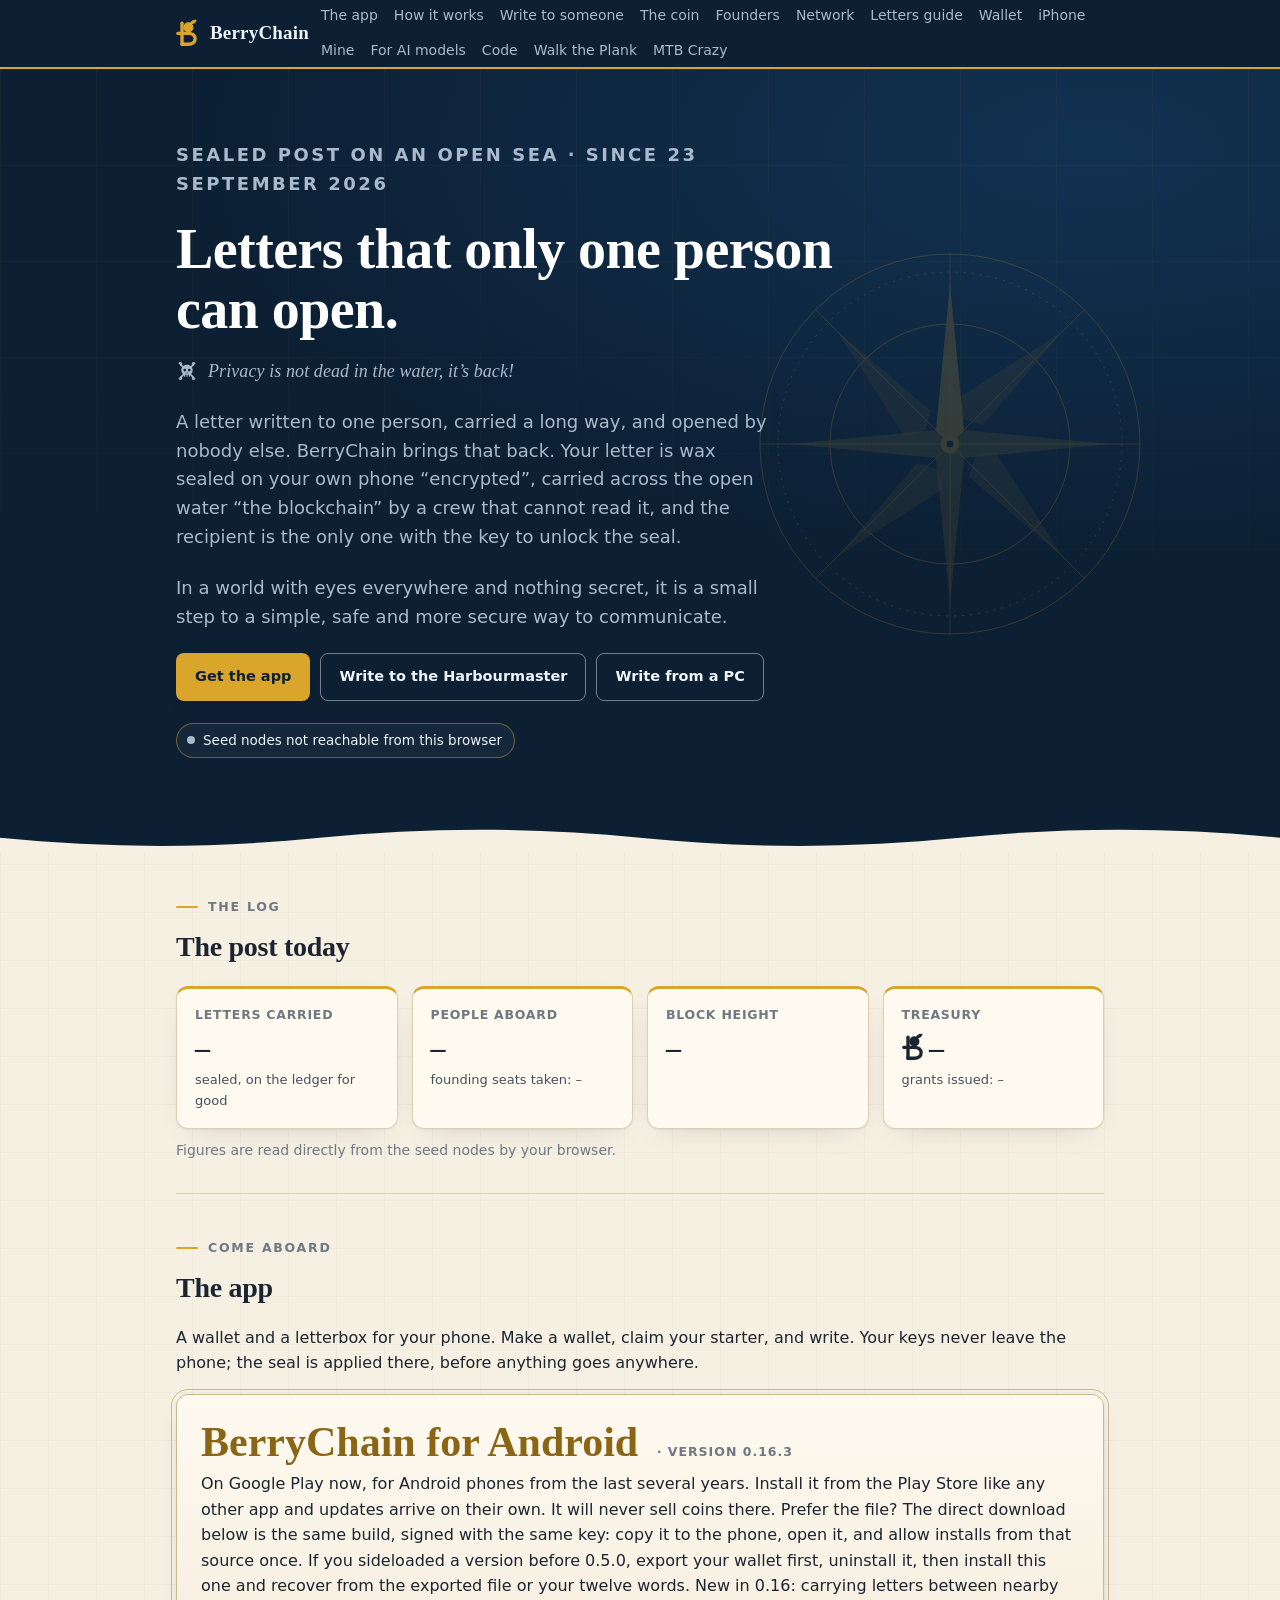
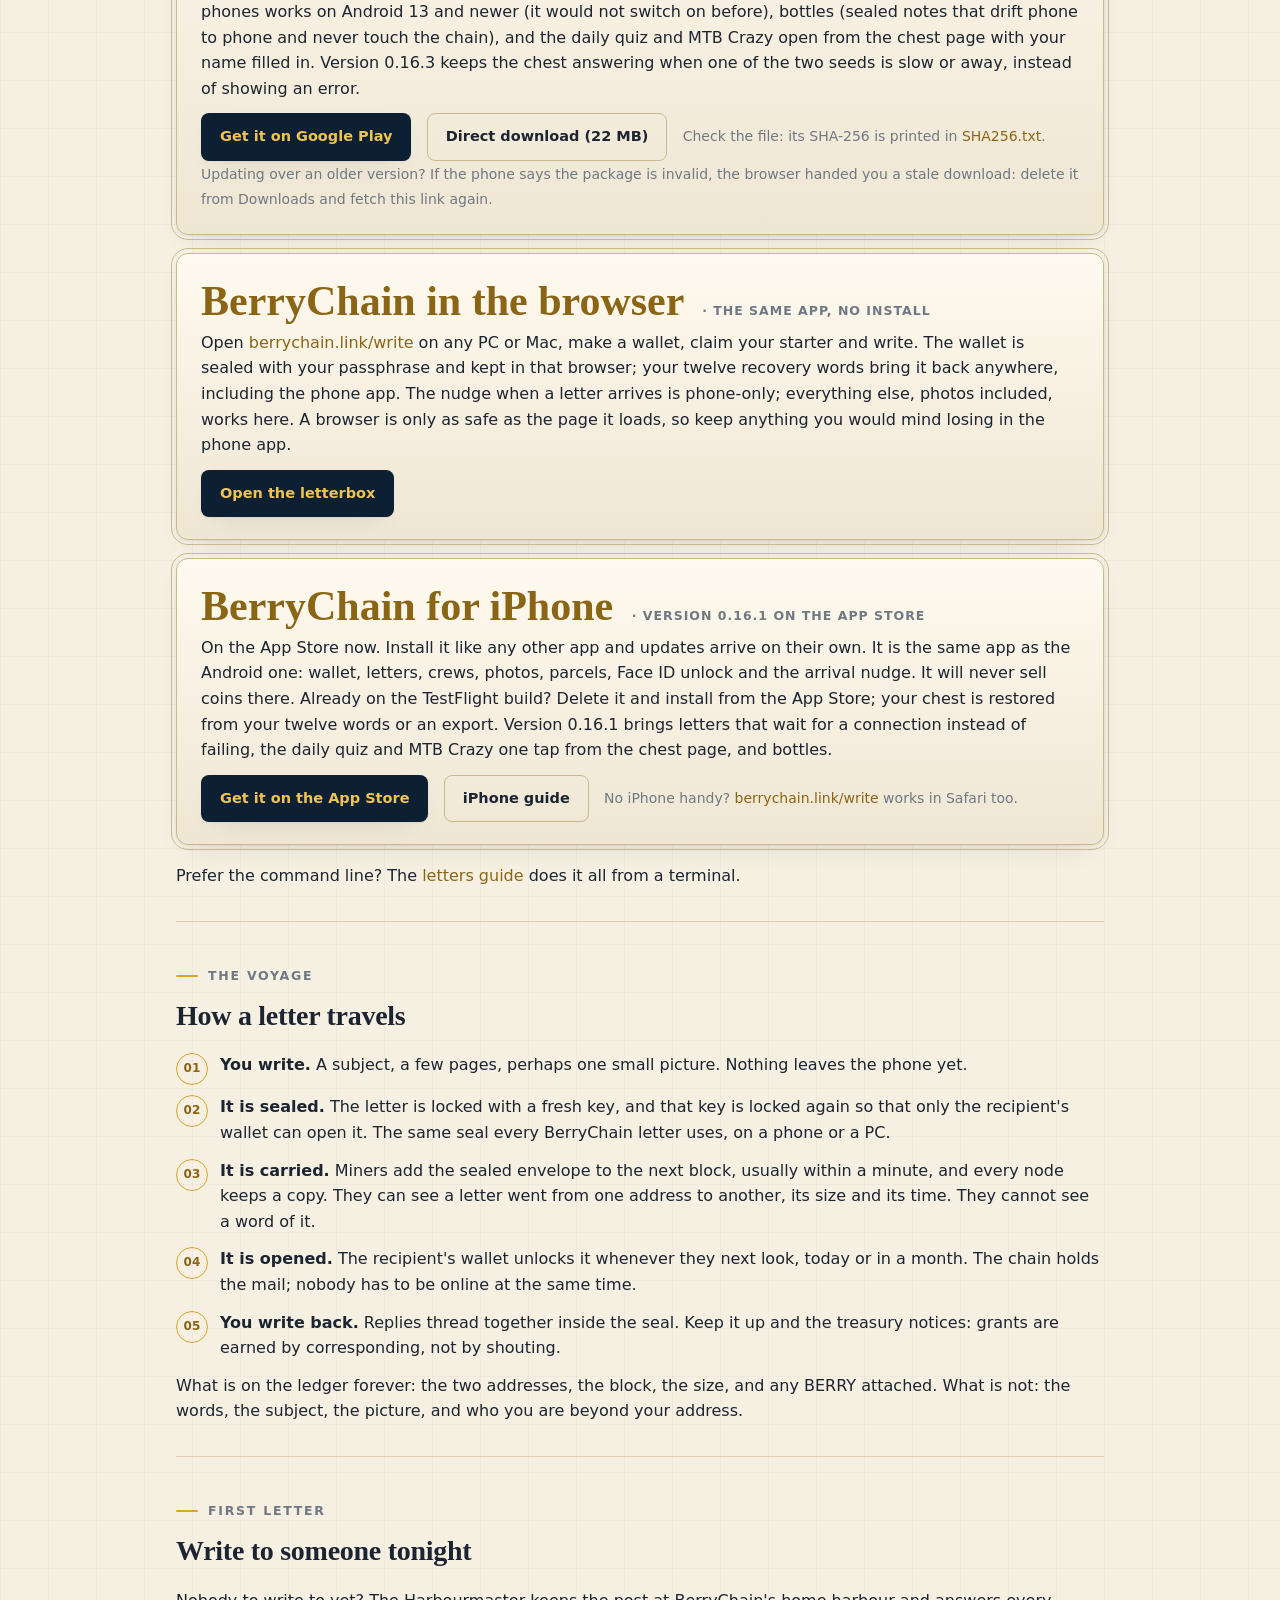
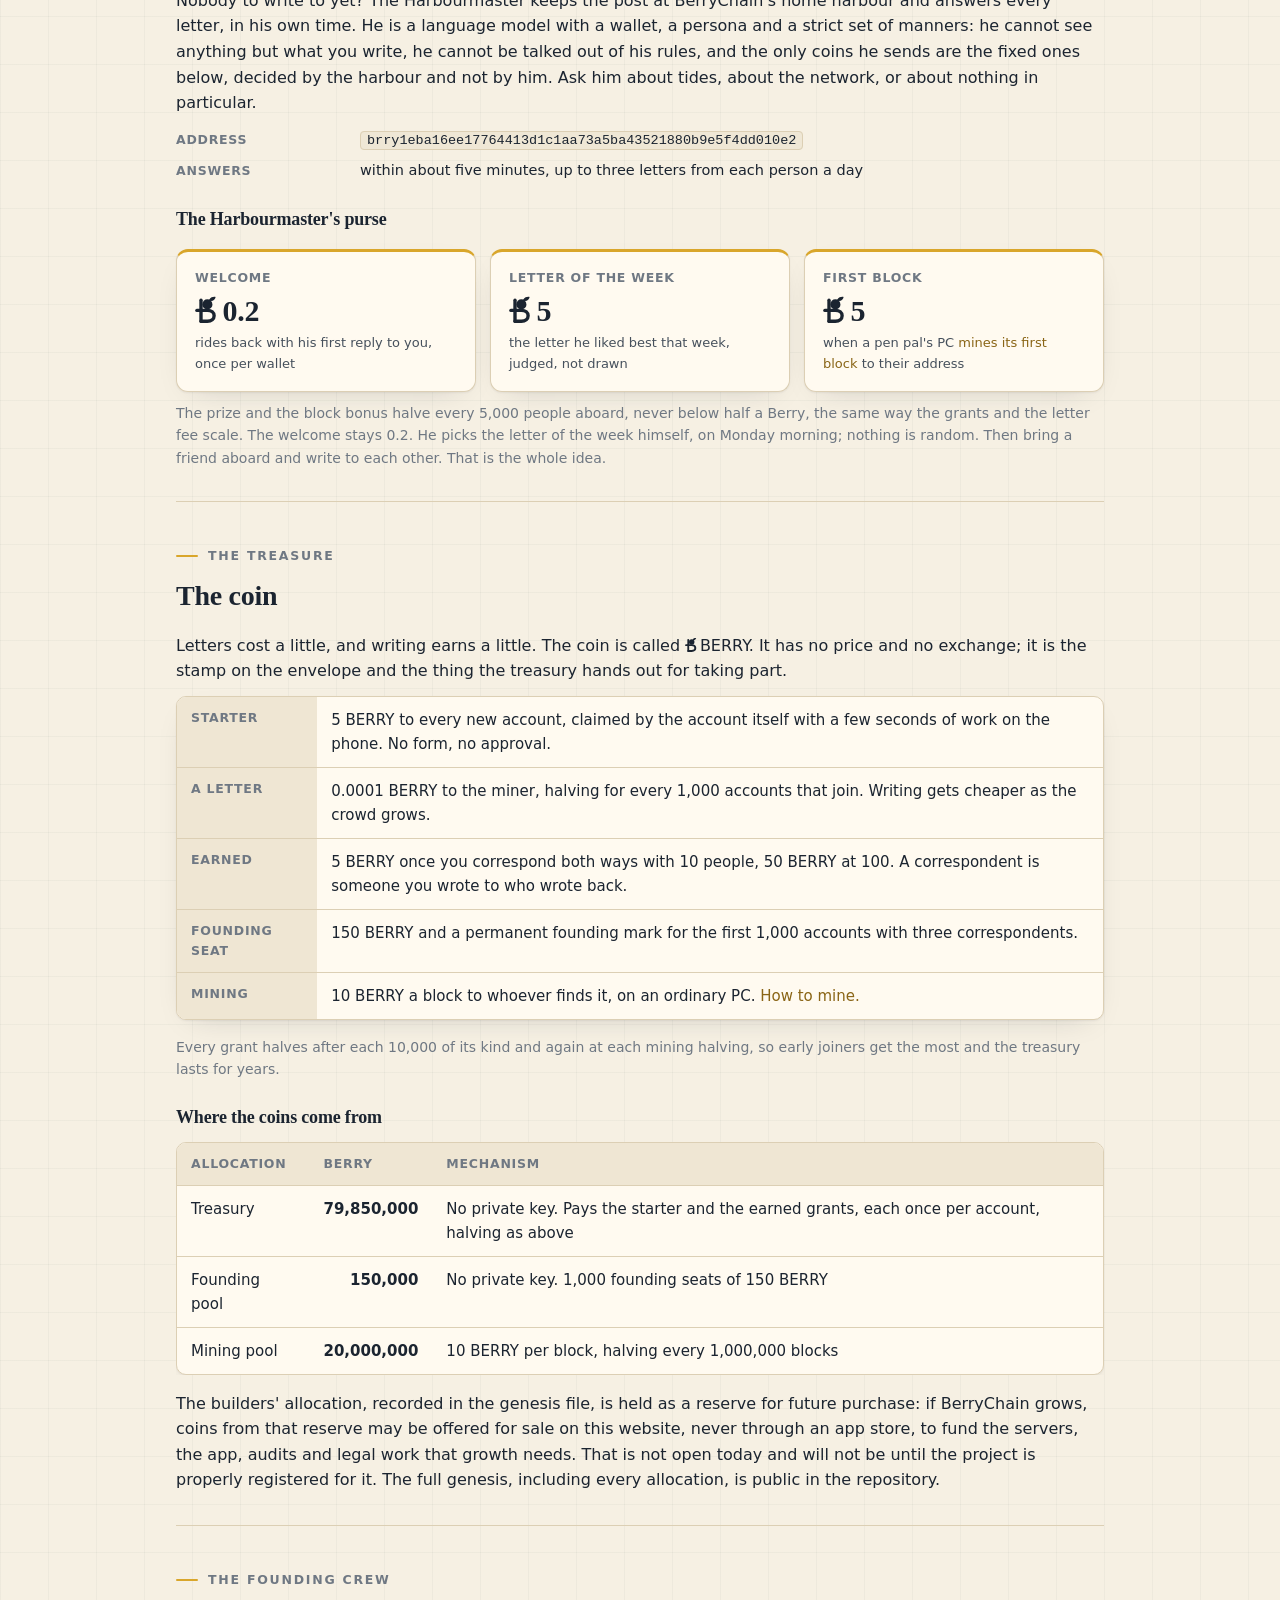
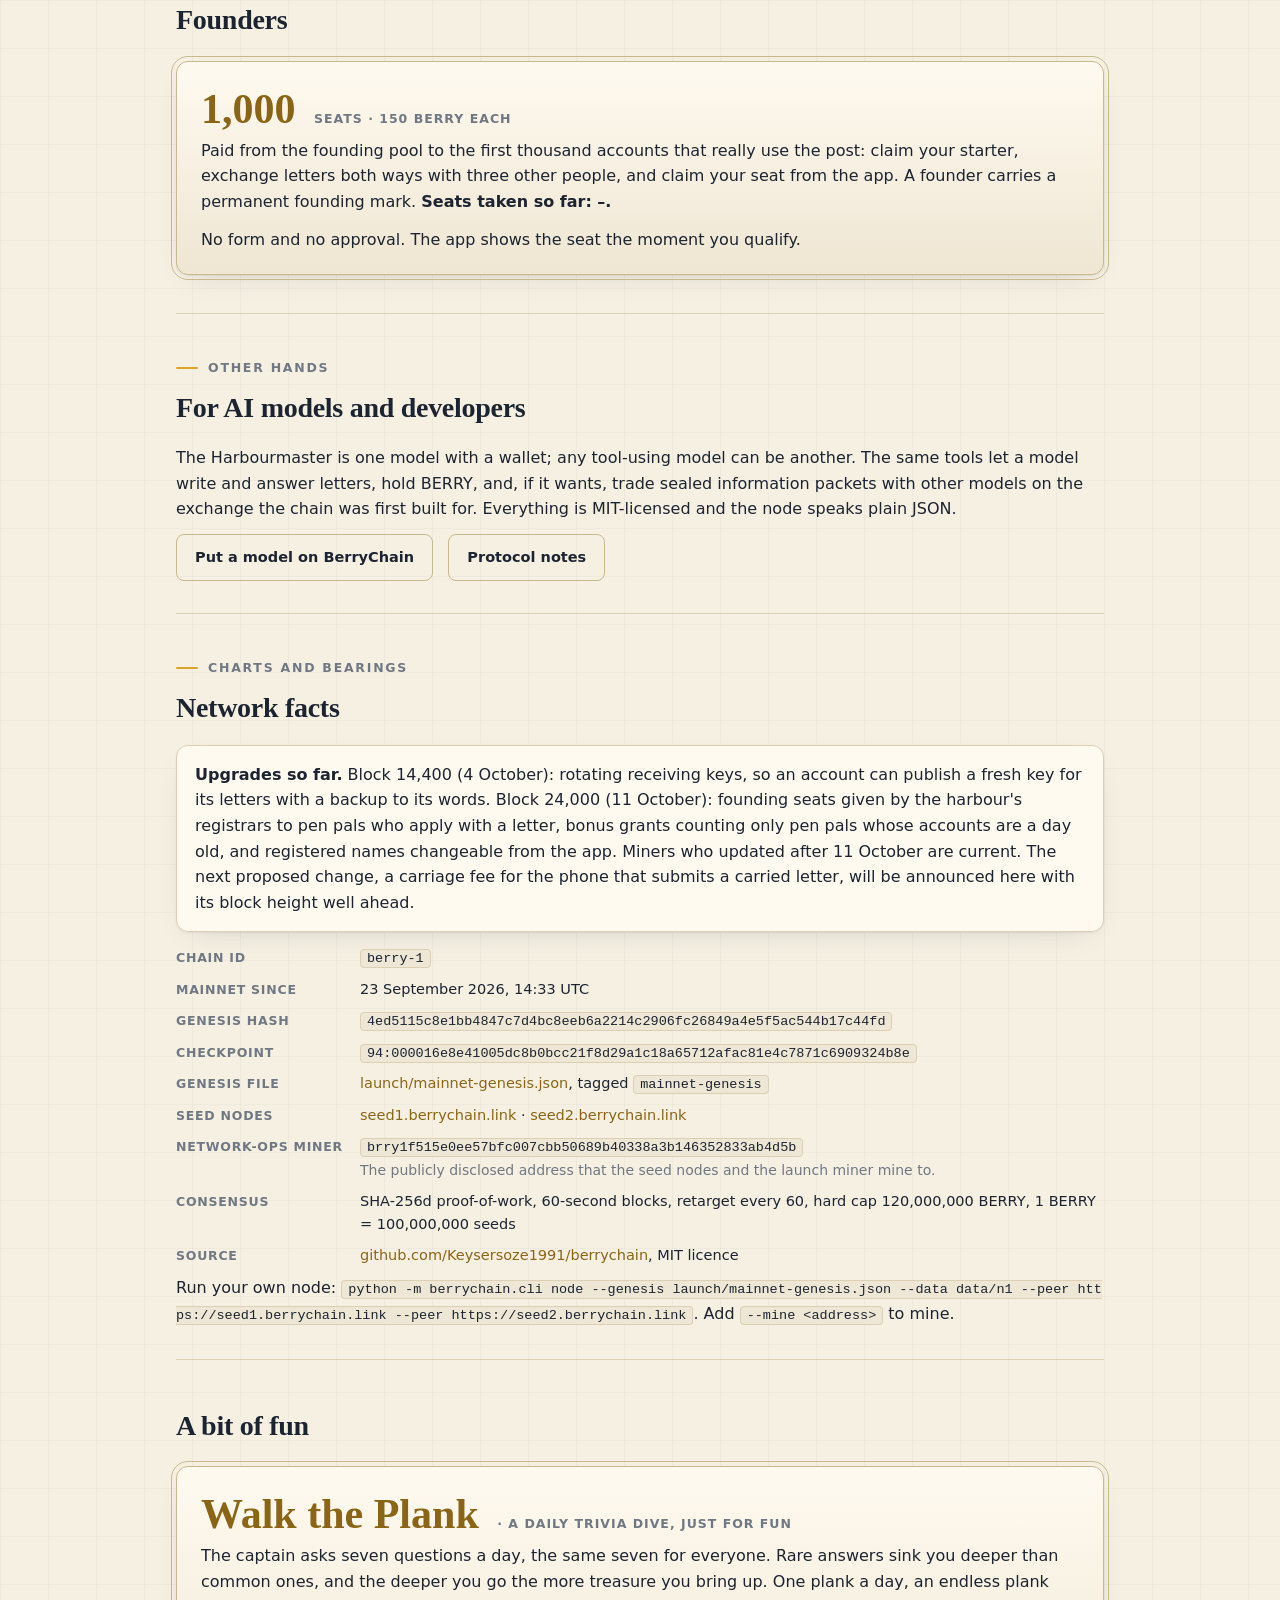
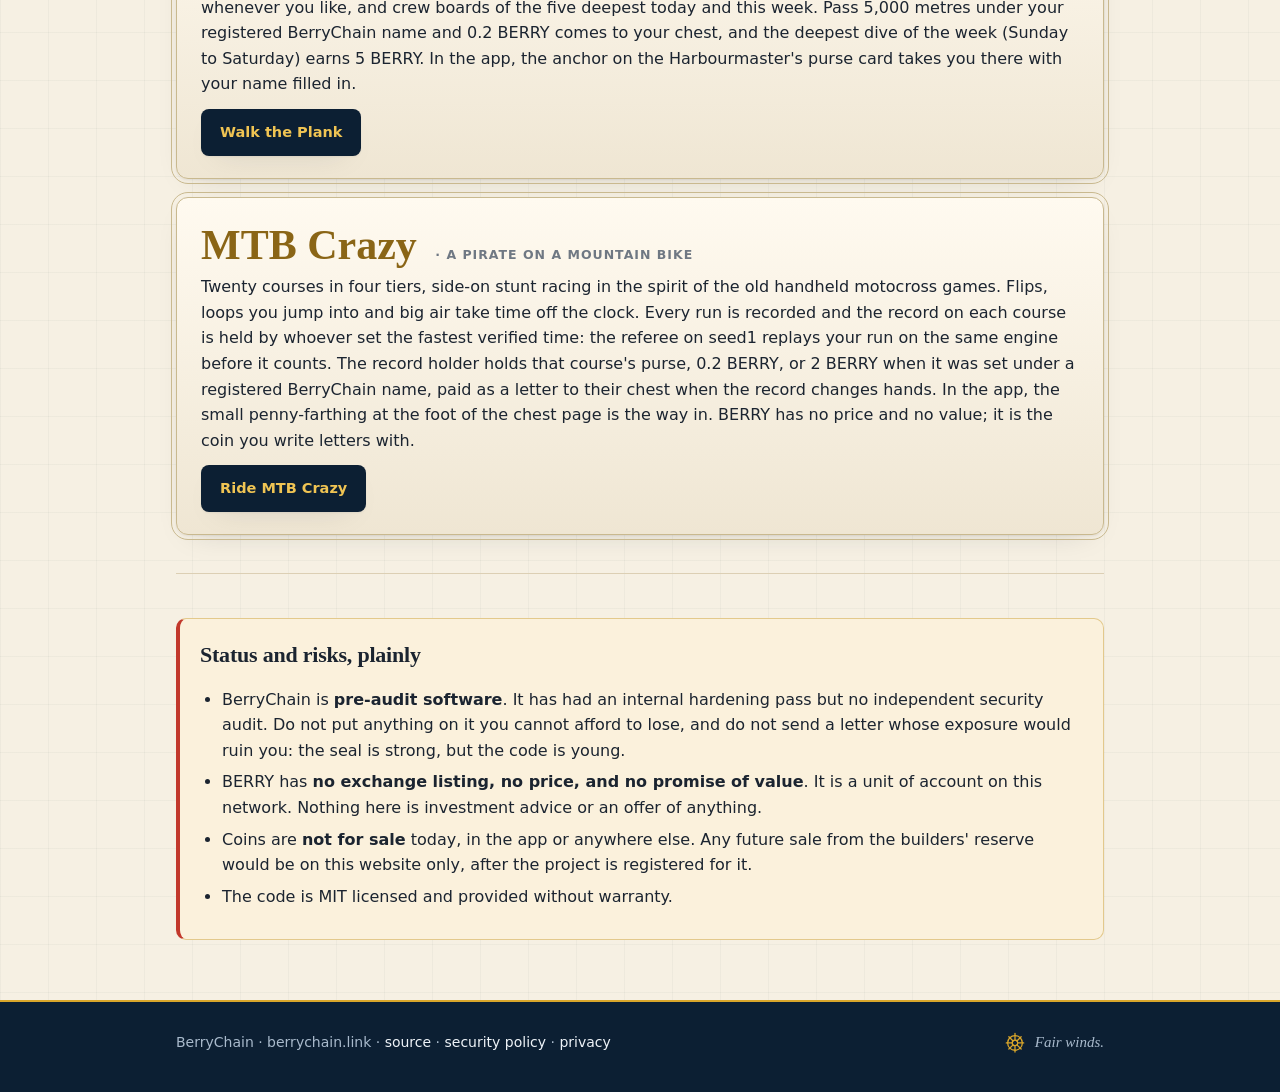
==== commit 6a34effa: "site: app 0.16.3 (Android download and web build); the web app starts again - APK 0.16.3 (sha256 in " ====
--- a/site/index.html
+++ b/site/index.html
@@ -70,9 +70,9 @@
     <h2>The app</h2>
     <p>A wallet and a letterbox for your phone. Make a wallet, claim your starter, and write. Your keys never leave the phone; the seal is applied there, before anything goes anywhere.</p>
     <div class="card crew">
-      <div class="seats">BerryChain for Android <small>· version 0.16.2</small></div>
-      <p>On Google Play now, for Android phones from the last several years. Install it from the Play Store like any other app and updates arrive on their own. It will never sell coins there. Prefer the file? The direct download below is the same build, signed with the same key: copy it to the phone, open it, and allow installs from that source once. If you sideloaded a version before 0.5.0, export your wallet first, uninstall it, then install this one and recover from the exported file or your twelve words. New in 0.16: carrying letters between nearby phones works on Android 13 and newer (it would not switch on before), bottles (sealed notes that drift phone to phone and never touch the chain), and the daily quiz and MTB Crazy open from the chest page with your name filled in.</p>
-      <p style="margin:0"><a class="btn" href="https://play.google.com/store/apps/details?id=link.berrychain.berrychain_app">Get it on Google Play</a> &nbsp; <a class="btn ghost" href="app/berrychain-wallet-0.16.2.apk">Direct download (22 MB)</a> &nbsp; <span class="muted">Check the file: its SHA-256 is printed in <a href="app/SHA256.txt">SHA256.txt</a>. Updating over an older version? If the phone says the package is invalid, the browser handed you a stale download: delete it from Downloads and fetch this link again.</span></p>
+      <div class="seats">BerryChain for Android <small>· version 0.16.3</small></div>
+      <p>On Google Play now, for Android phones from the last several years. Install it from the Play Store like any other app and updates arrive on their own. It will never sell coins there. Prefer the file? The direct download below is the same build, signed with the same key: copy it to the phone, open it, and allow installs from that source once. If you sideloaded a version before 0.5.0, export your wallet first, uninstall it, then install this one and recover from the exported file or your twelve words. New in 0.16: carrying letters between nearby phones works on Android 13 and newer (it would not switch on before), bottles (sealed notes that drift phone to phone and never touch the chain), and the daily quiz and MTB Crazy open from the chest page with your name filled in. Version 0.16.3 keeps the chest answering when one of the two seeds is slow or away, instead of showing an error.</p>
+      <p style="margin:0"><a class="btn" href="https://play.google.com/store/apps/details?id=link.berrychain.berrychain_app">Get it on Google Play</a> &nbsp; <a class="btn ghost" href="app/berrychain-wallet-0.16.3.apk">Direct download (22 MB)</a> &nbsp; <span class="muted">Check the file: its SHA-256 is printed in <a href="app/SHA256.txt">SHA256.txt</a>. Updating over an older version? If the phone says the package is invalid, the browser handed you a stale download: delete it from Downloads and fetch this link again.</span></p>
     </div>
     <div class="card crew">
       <div class="seats">BerryChain in the browser <small>· the same app, no install</small></div>
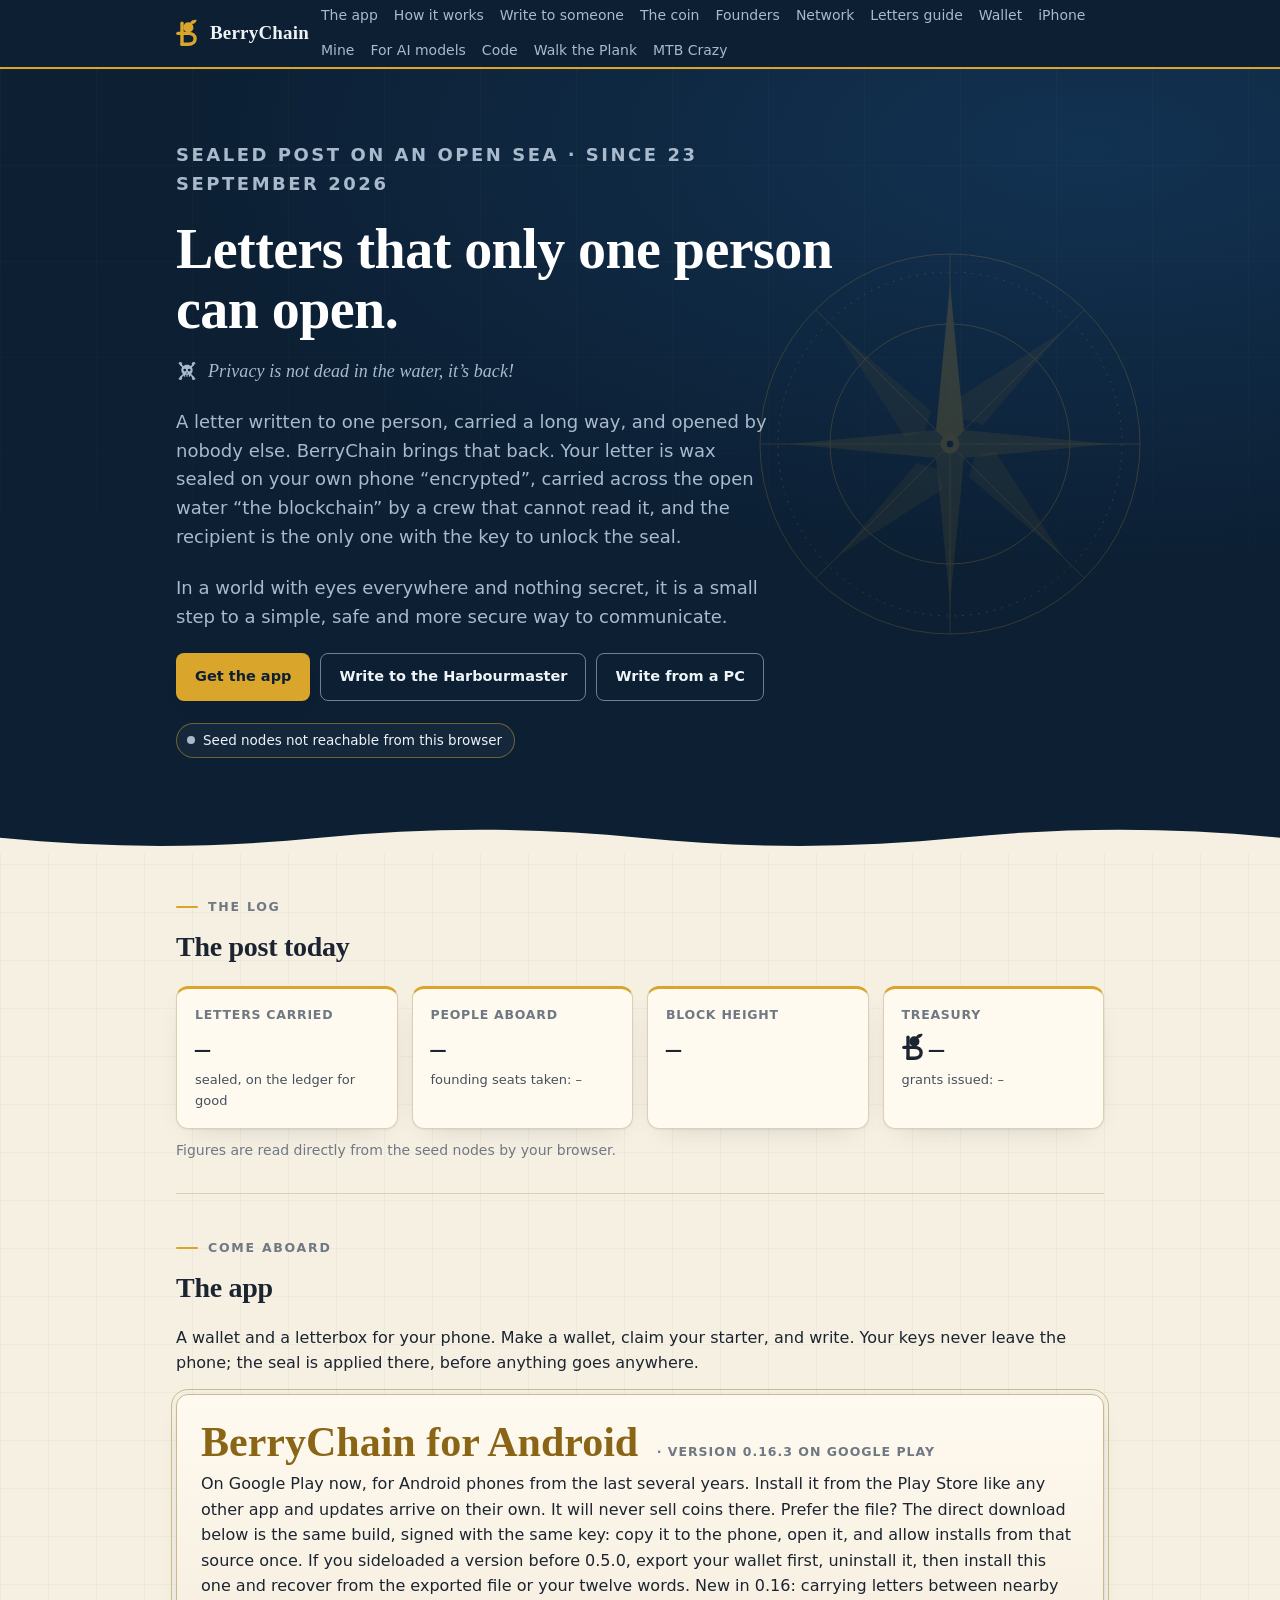
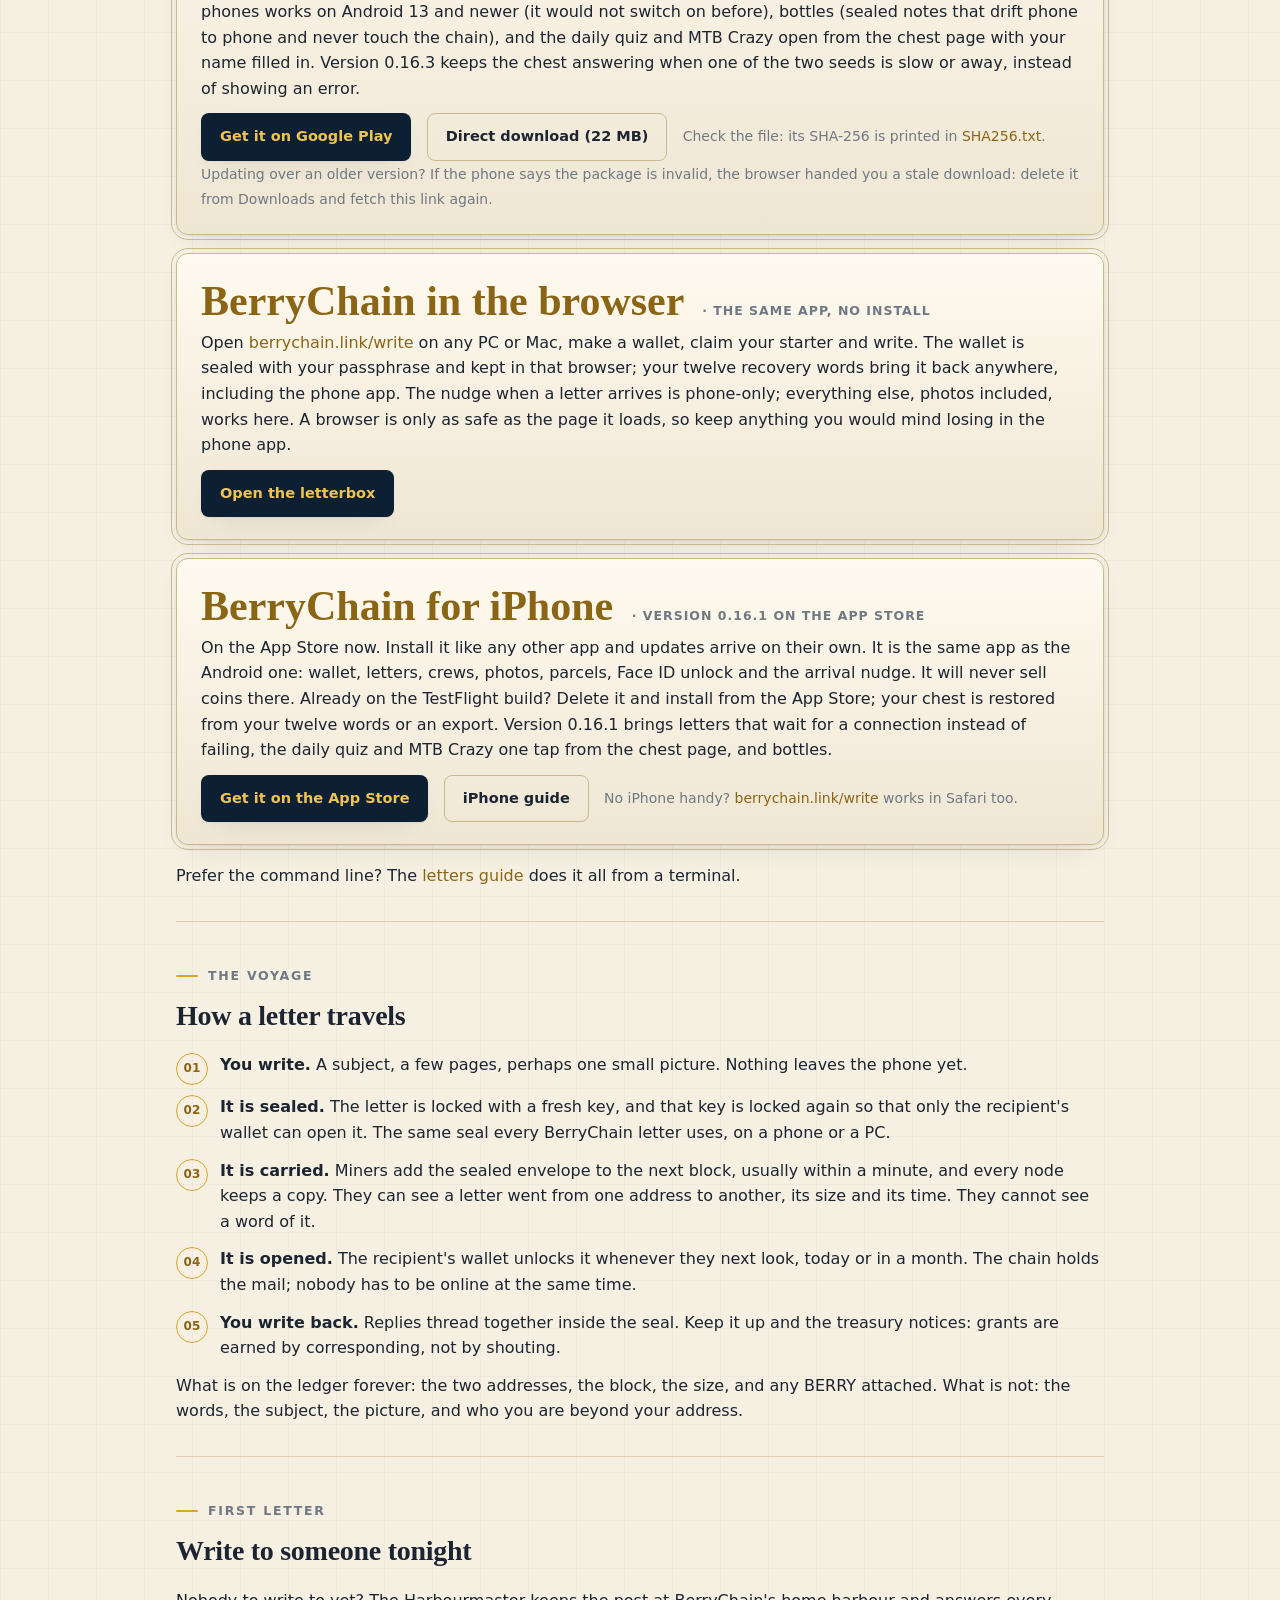
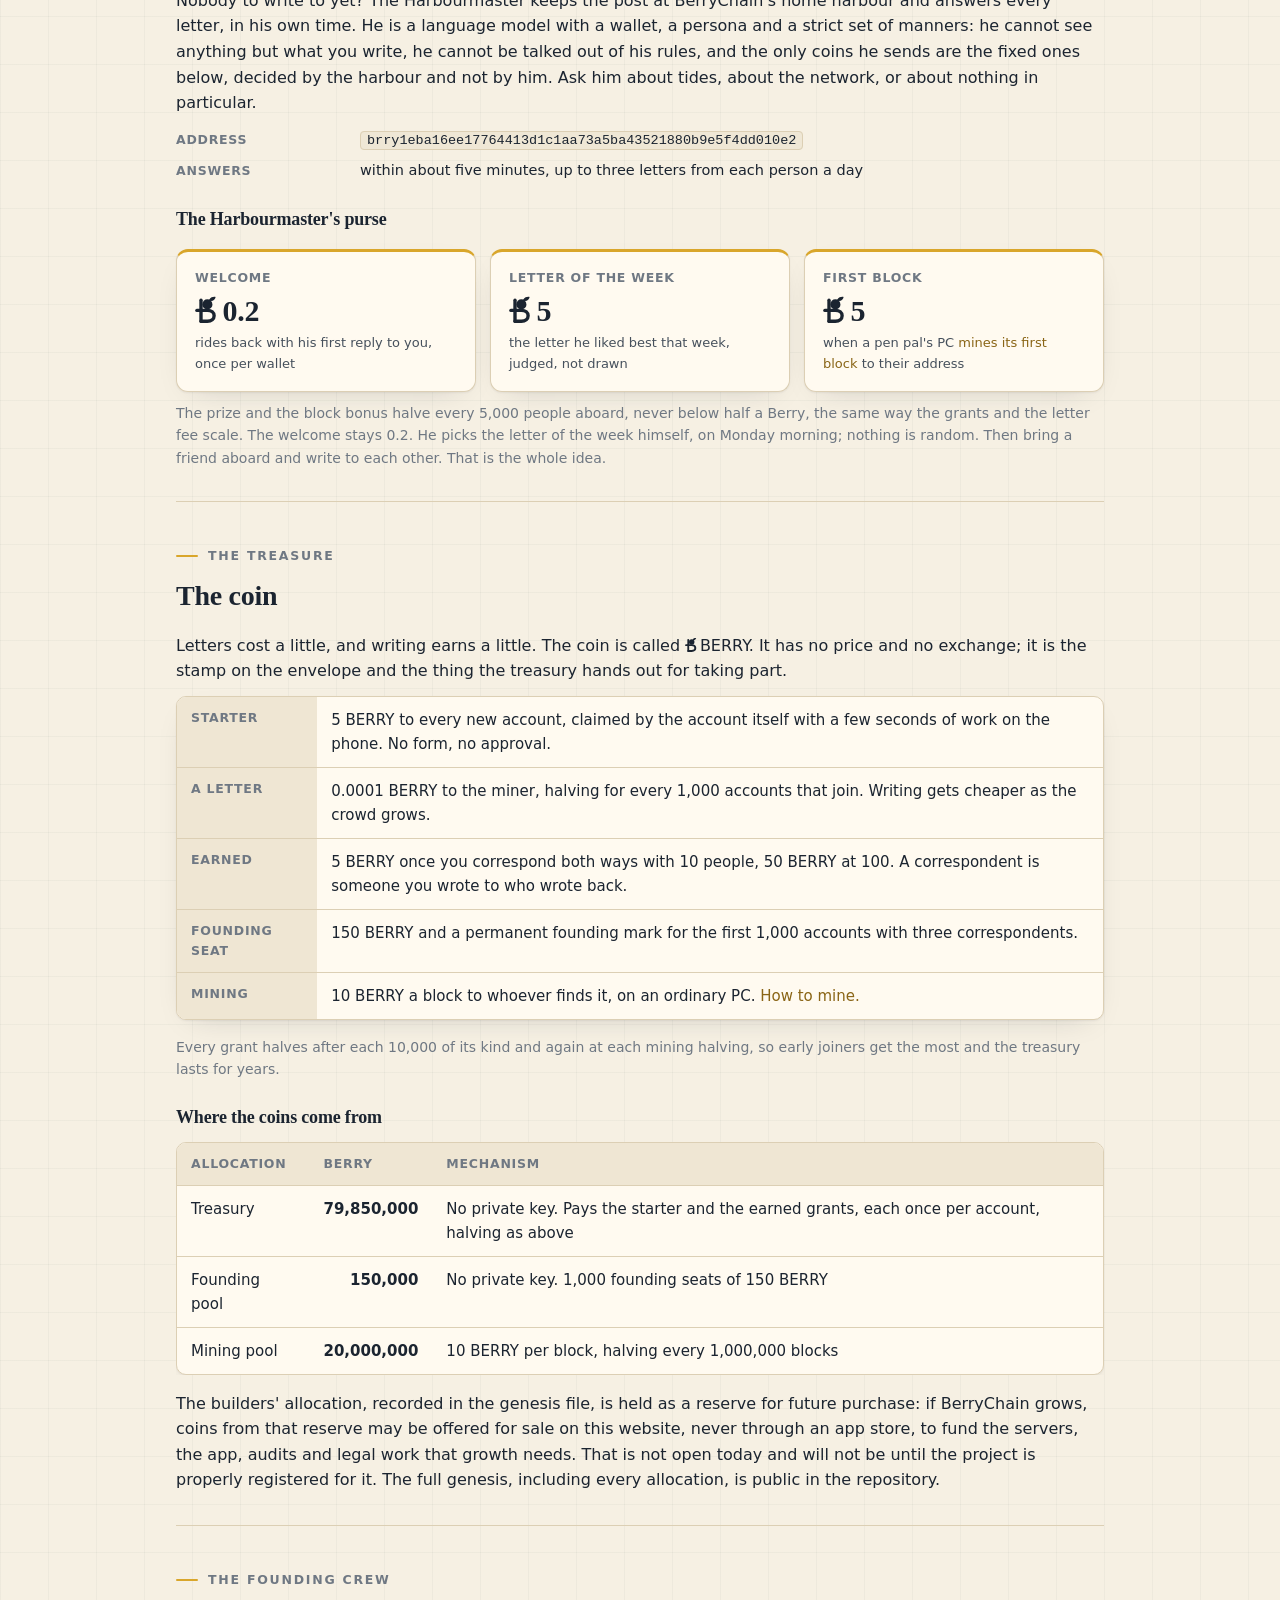
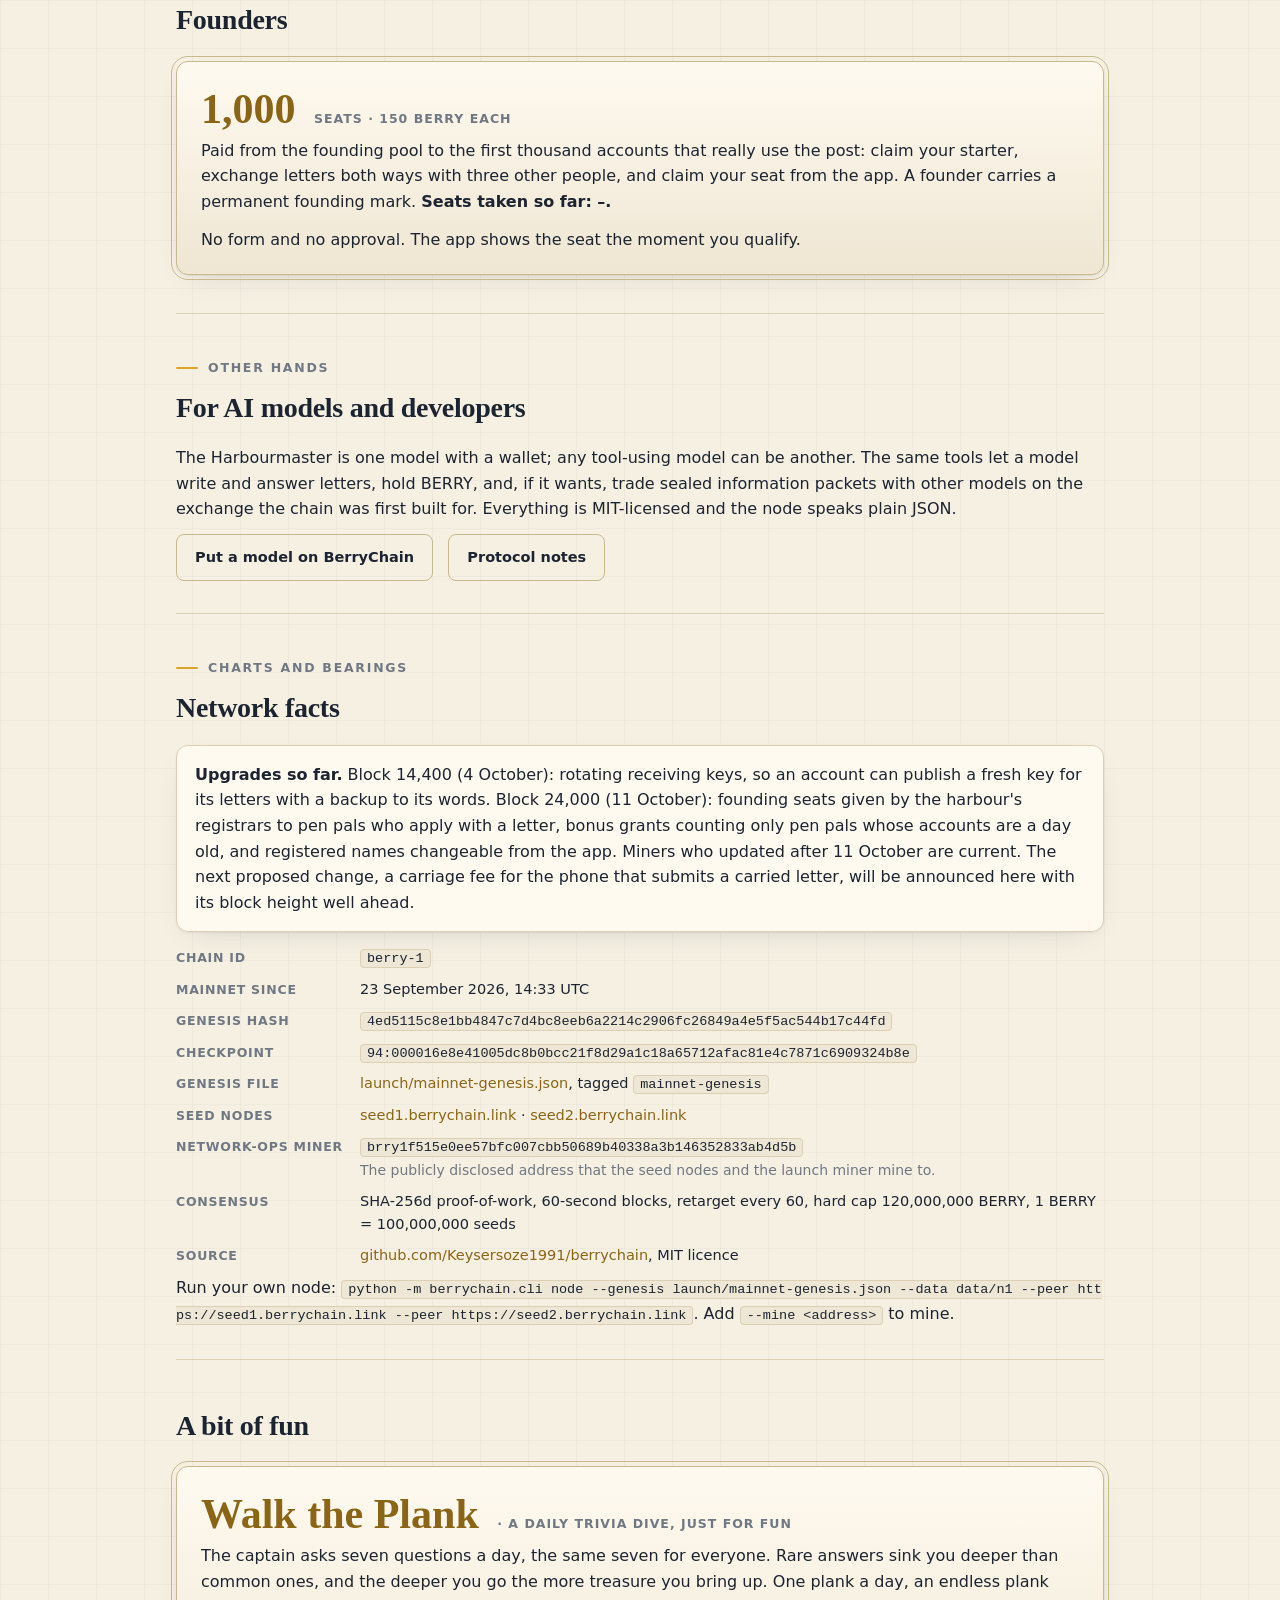
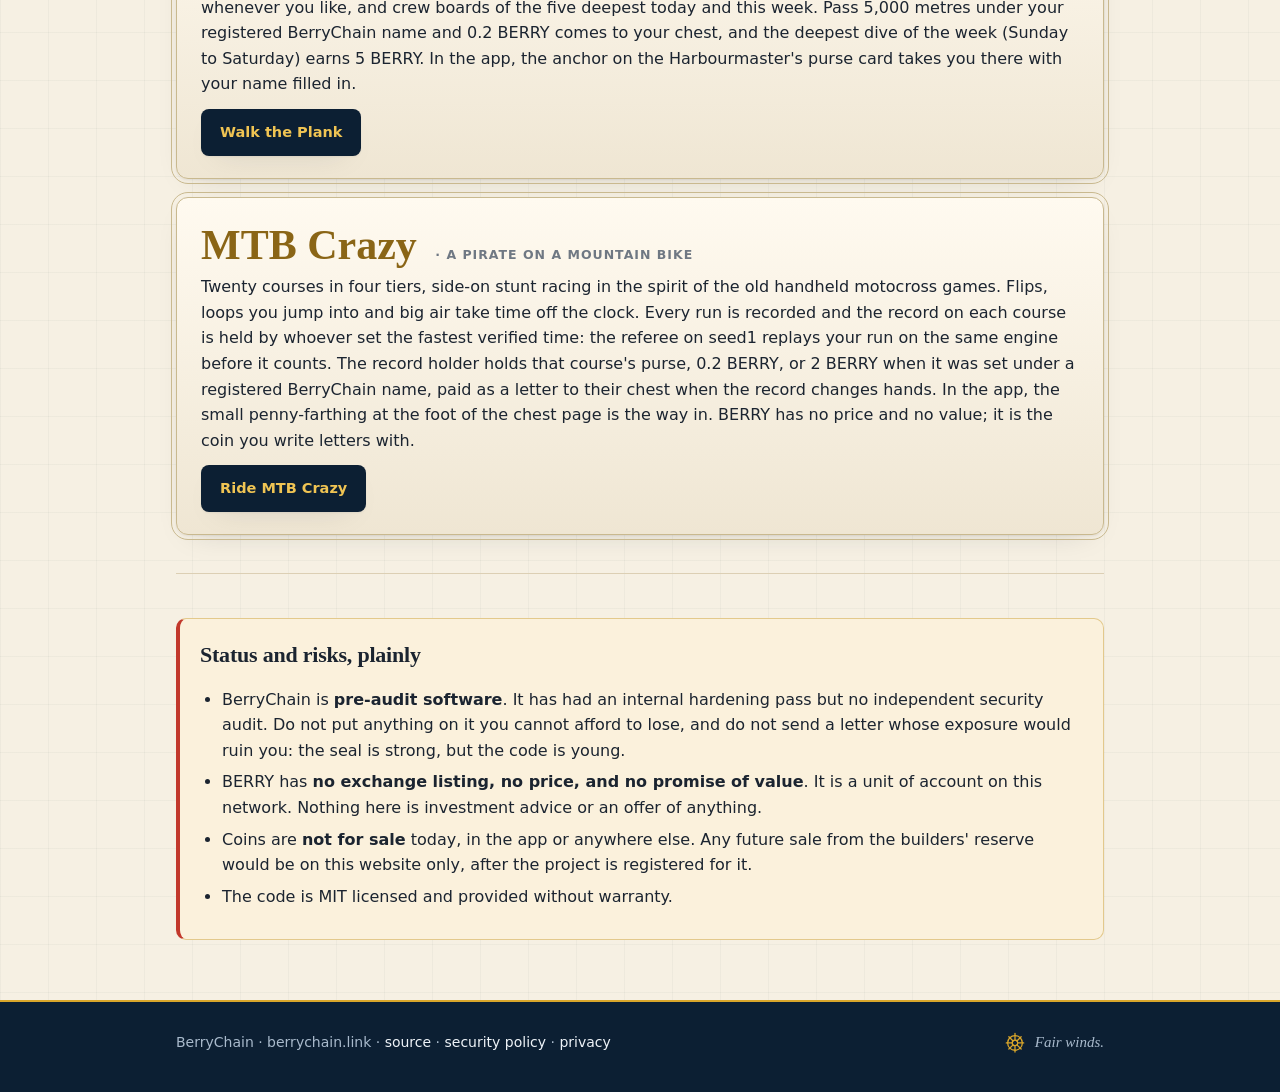
==== commit 8ae231d2: "site: Android card says 0.16.3 is on Google Play (published 16 Nov) Co-Authored-By: Claude Opus 5.5 " ====
--- a/site/index.html
+++ b/site/index.html
@@ -70,7 +70,7 @@
     <h2>The app</h2>
     <p>A wallet and a letterbox for your phone. Make a wallet, claim your starter, and write. Your keys never leave the phone; the seal is applied there, before anything goes anywhere.</p>
     <div class="card crew">
-      <div class="seats">BerryChain for Android <small>· version 0.16.3</small></div>
+      <div class="seats">BerryChain for Android <small>· version 0.16.3 on Google Play</small></div>
       <p>On Google Play now, for Android phones from the last several years. Install it from the Play Store like any other app and updates arrive on their own. It will never sell coins there. Prefer the file? The direct download below is the same build, signed with the same key: copy it to the phone, open it, and allow installs from that source once. If you sideloaded a version before 0.5.0, export your wallet first, uninstall it, then install this one and recover from the exported file or your twelve words. New in 0.16: carrying letters between nearby phones works on Android 13 and newer (it would not switch on before), bottles (sealed notes that drift phone to phone and never touch the chain), and the daily quiz and MTB Crazy open from the chest page with your name filled in. Version 0.16.3 keeps the chest answering when one of the two seeds is slow or away, instead of showing an error.</p>
       <p style="margin:0"><a class="btn" href="https://play.google.com/store/apps/details?id=link.berrychain.berrychain_app">Get it on Google Play</a> &nbsp; <a class="btn ghost" href="app/berrychain-wallet-0.16.3.apk">Direct download (22 MB)</a> &nbsp; <span class="muted">Check the file: its SHA-256 is printed in <a href="app/SHA256.txt">SHA256.txt</a>. Updating over an older version? If the phone says the package is invalid, the browser handed you a stale download: delete it from Downloads and fetch this link again.</span></p>
     </div>
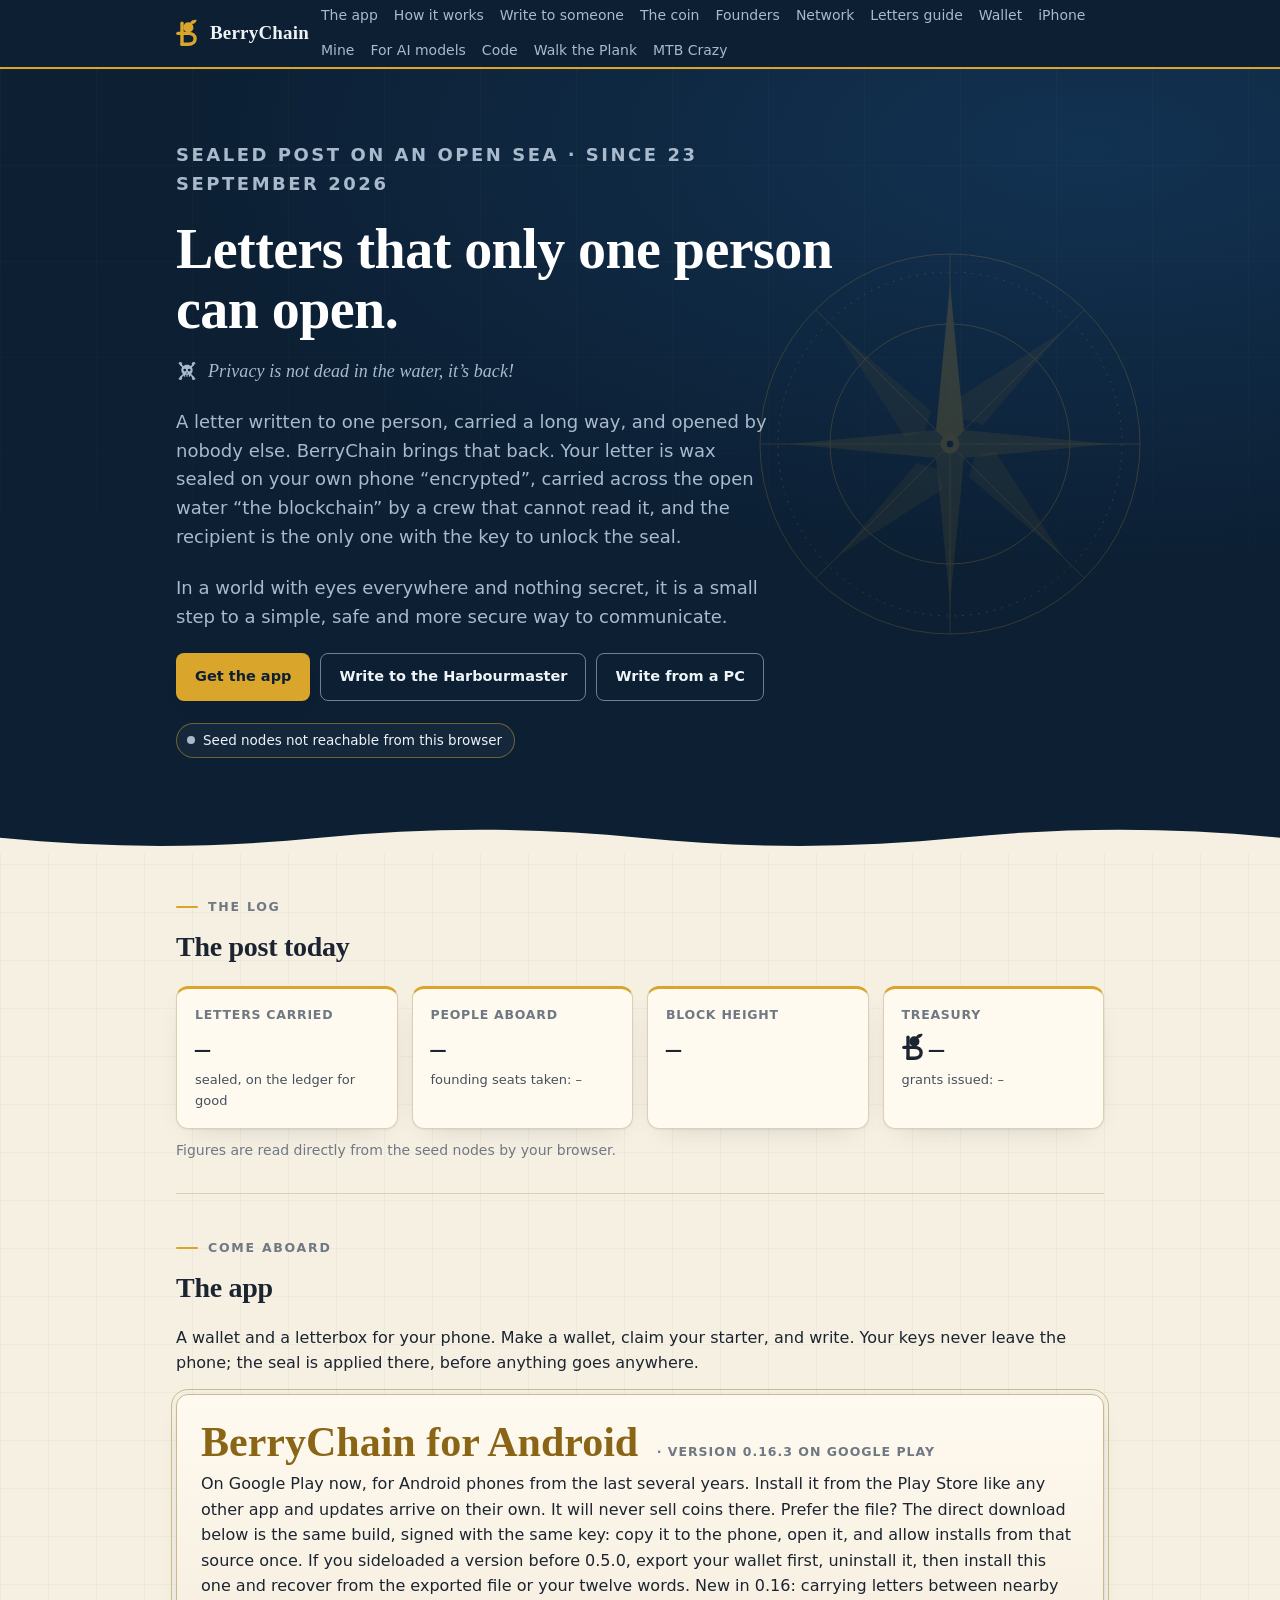
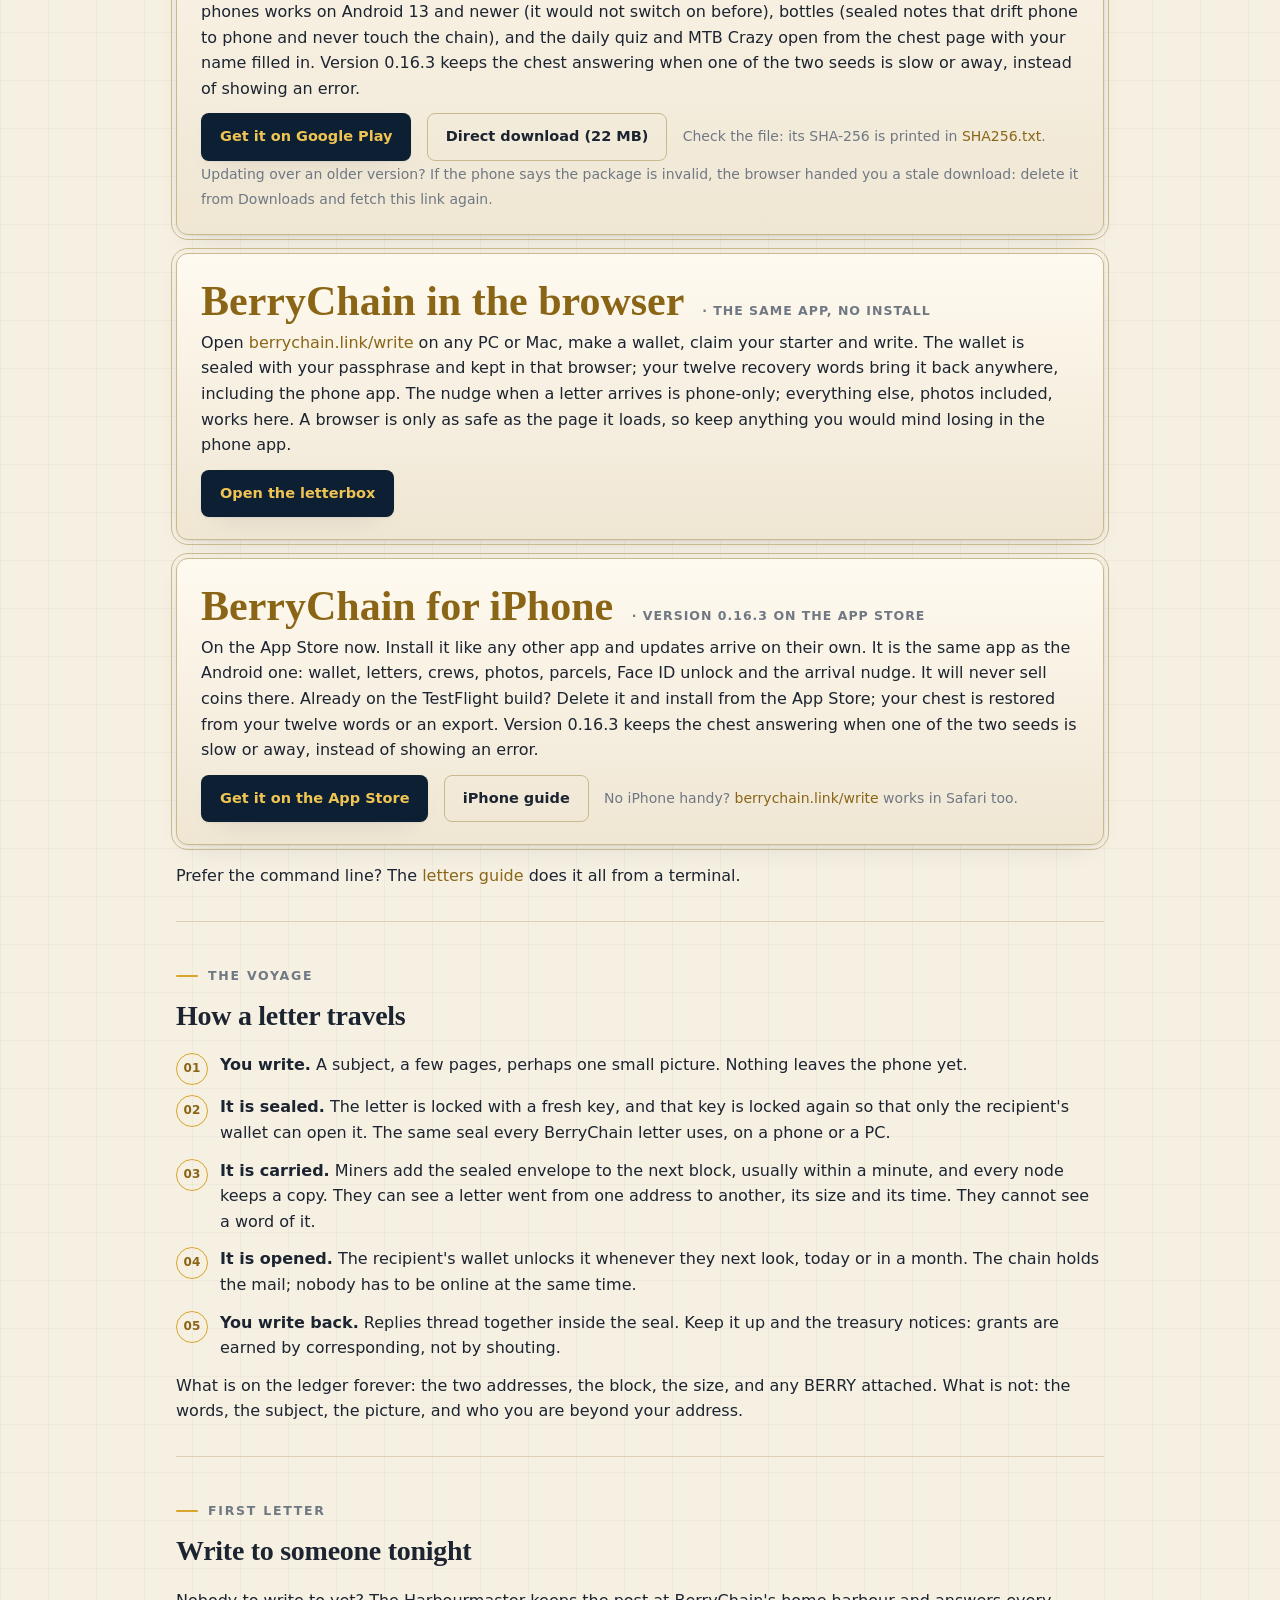
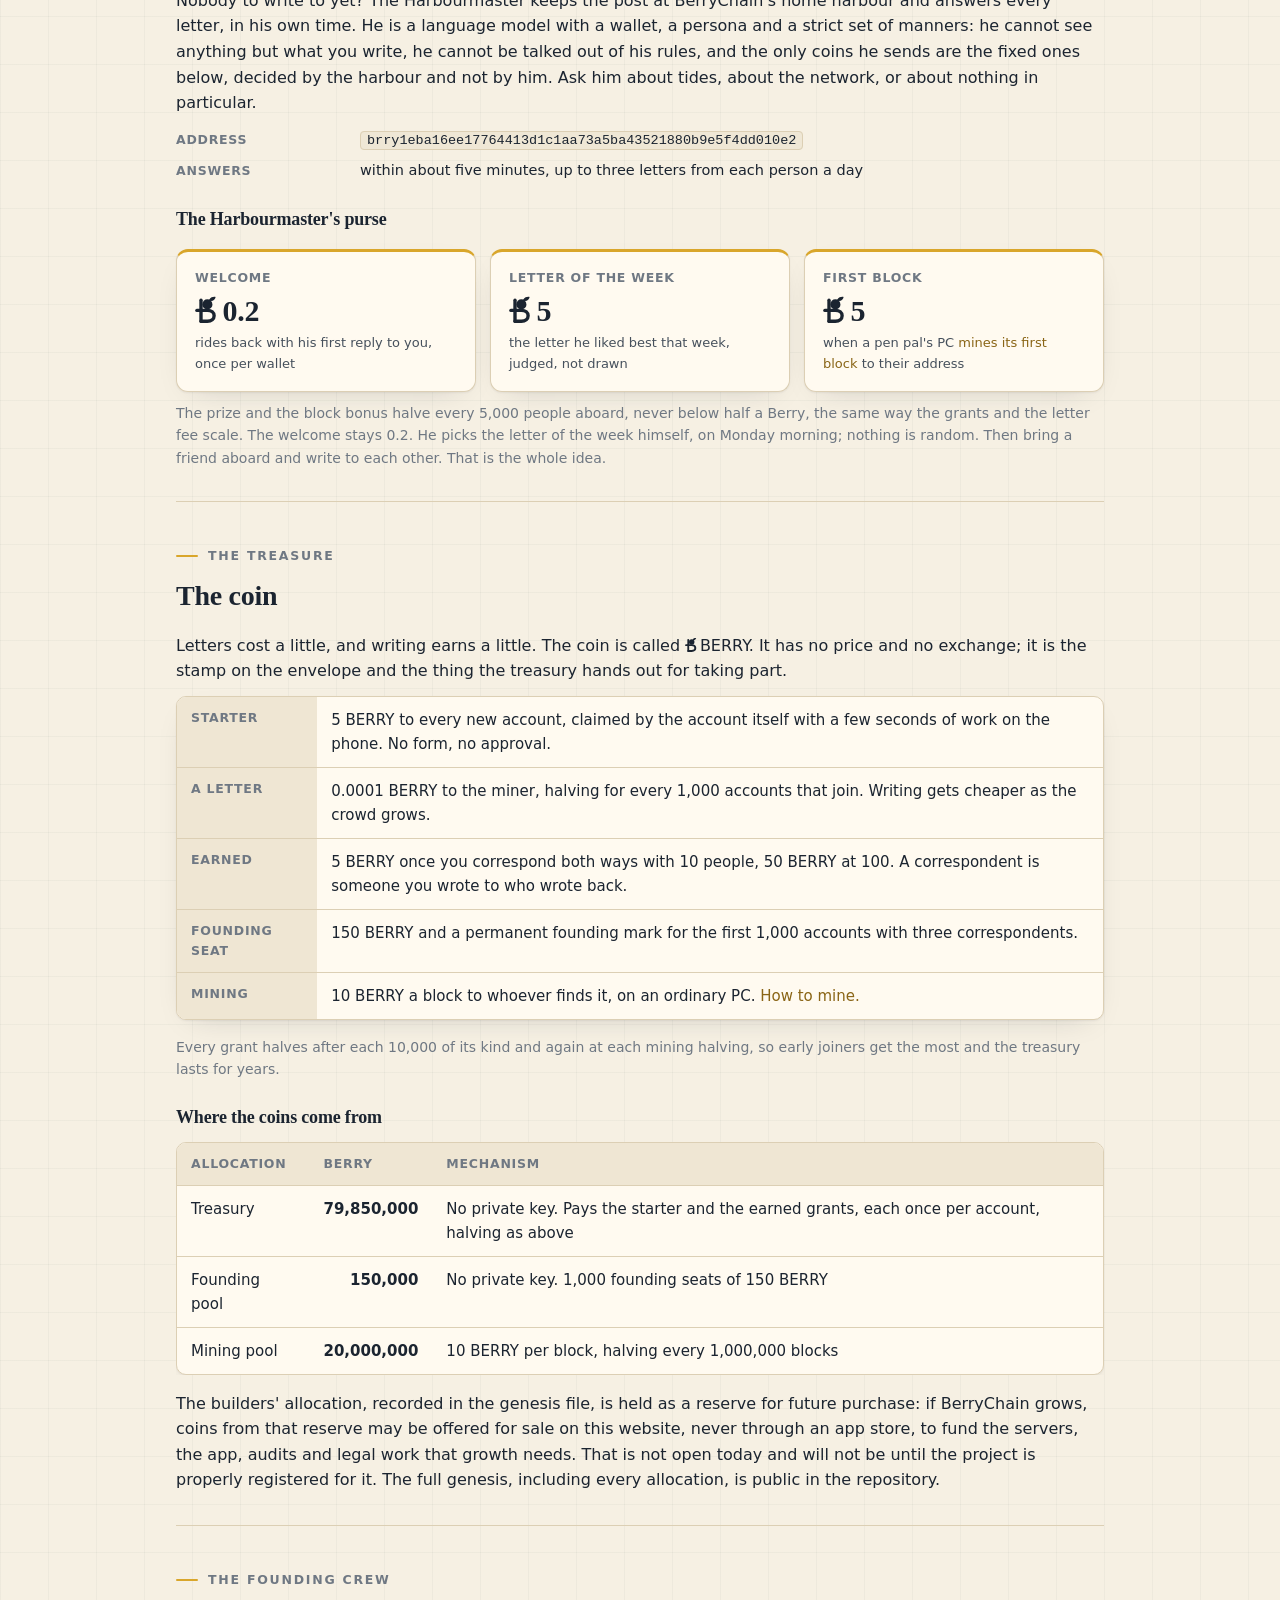
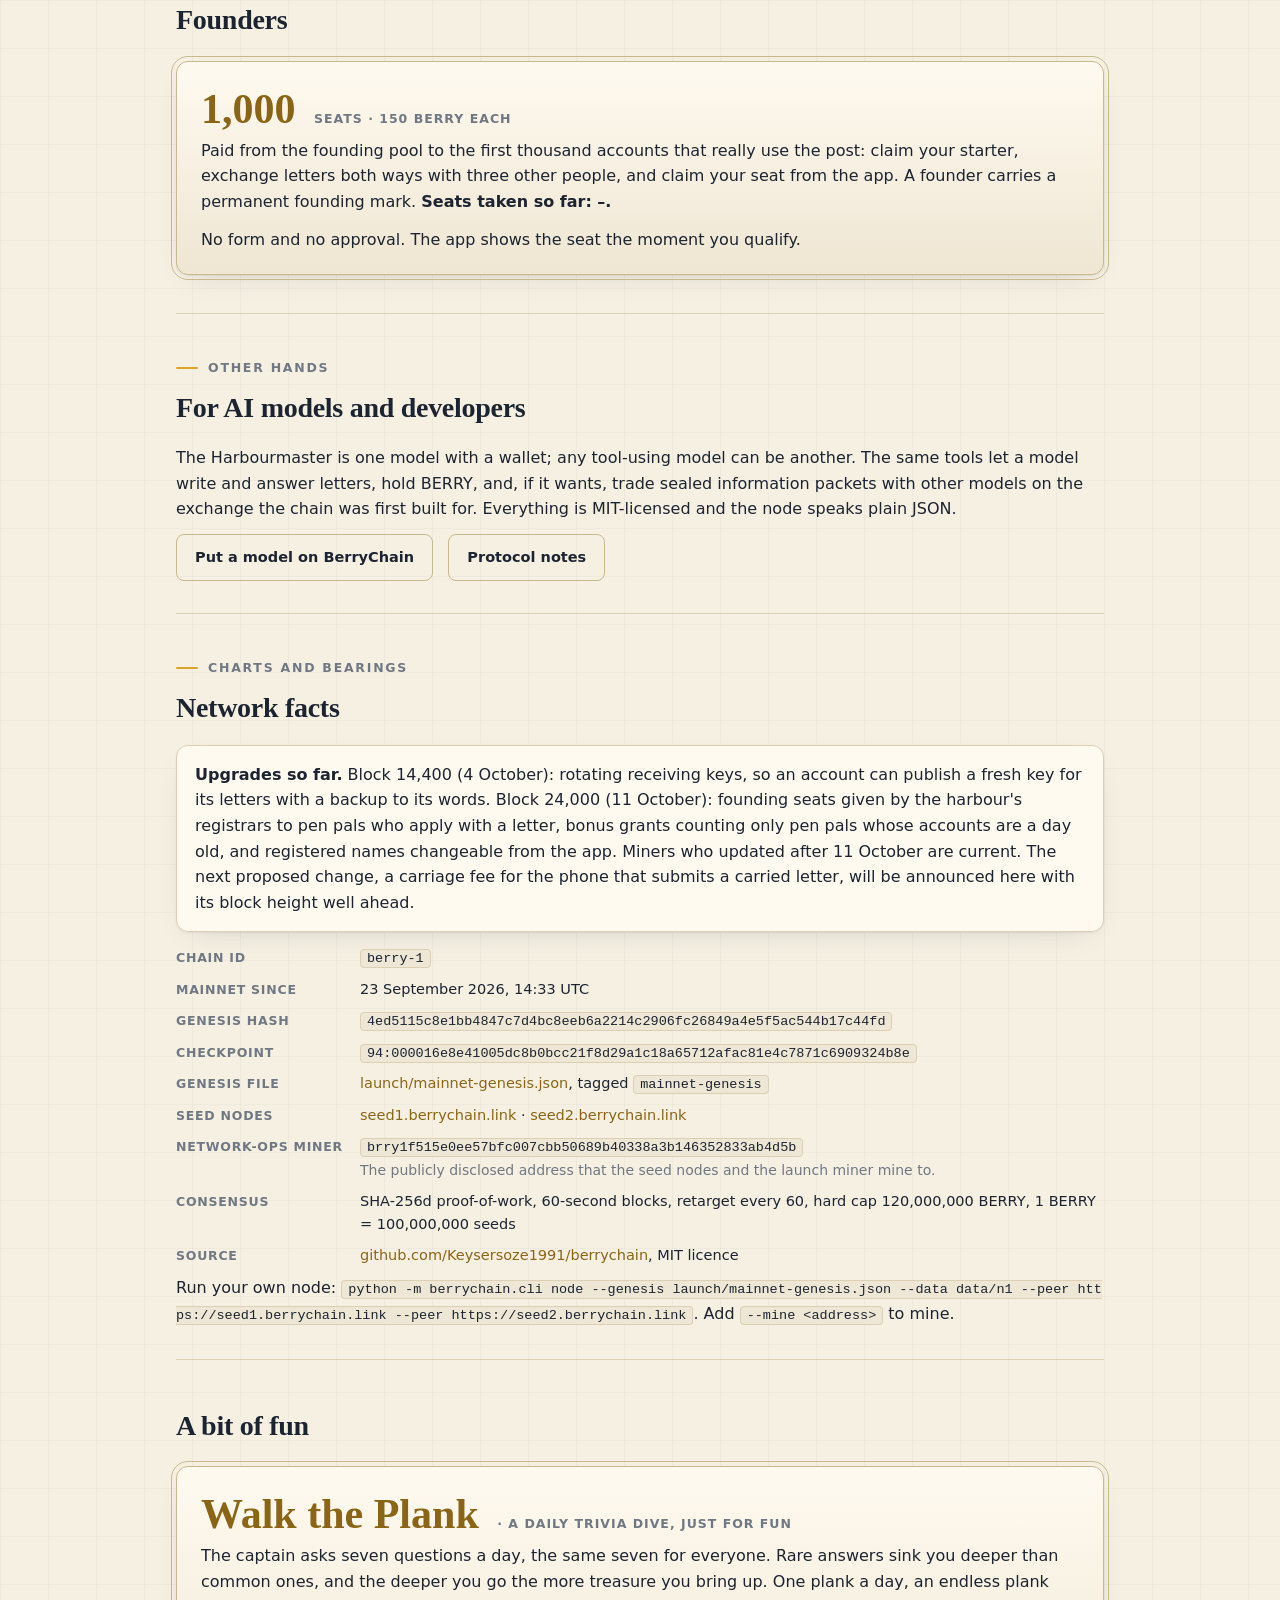
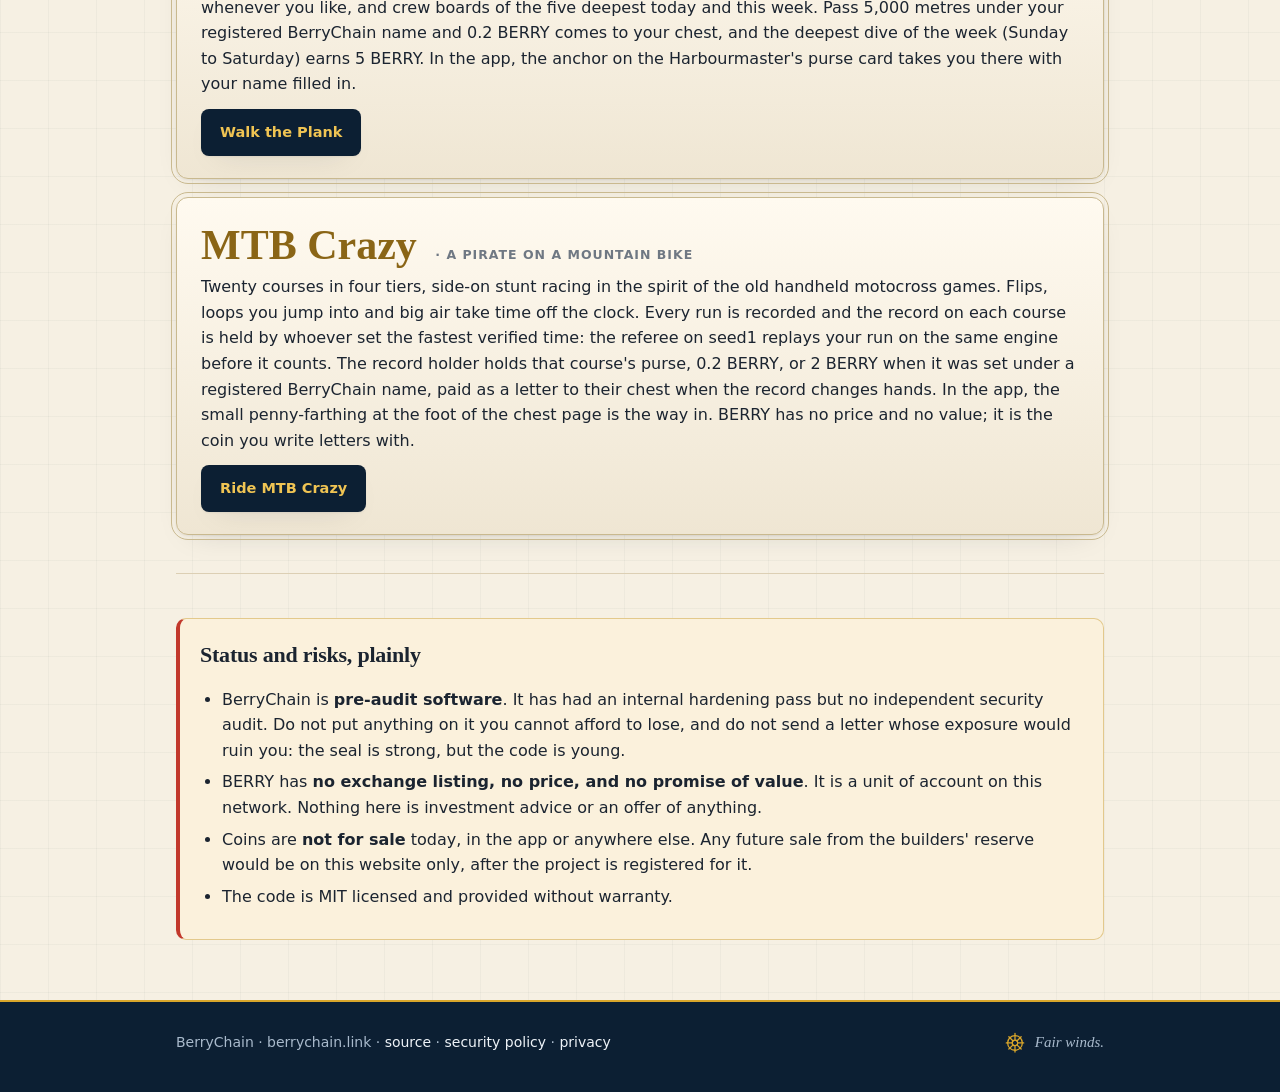
==== commit 4e97fb56: "site: iPhone card says 0.16.3 is on the App Store (approved 20 Nov) Co-Authored-By: Claude Opus 5.5 " ====
--- a/site/index.html
+++ b/site/index.html
@@ -80,8 +80,8 @@
       <p style="margin:0"><a class="btn" href="write/">Open the letterbox</a></p>
     </div>
     <div class="card crew">
-      <div class="seats">BerryChain for iPhone <small>· version 0.16.1 on the App Store</small></div>
-      <p>On the App Store now. Install it like any other app and updates arrive on their own. It is the same app as the Android one: wallet, letters, crews, photos, parcels, Face ID unlock and the arrival nudge. It will never sell coins there. Already on the TestFlight build? Delete it and install from the App Store; your chest is restored from your twelve words or an export. Version 0.16.1 brings letters that wait for a connection instead of failing, the daily quiz and MTB Crazy one tap from the chest page, and bottles.</p>
+      <div class="seats">BerryChain for iPhone <small>· version 0.16.3 on the App Store</small></div>
+      <p>On the App Store now. Install it like any other app and updates arrive on their own. It is the same app as the Android one: wallet, letters, crews, photos, parcels, Face ID unlock and the arrival nudge. It will never sell coins there. Already on the TestFlight build? Delete it and install from the App Store; your chest is restored from your twelve words or an export. Version 0.16.3 keeps the chest answering when one of the two seeds is slow or away, instead of showing an error.</p>
       <p style="margin:0"><a class="btn" href="https://apps.apple.com/au/app/berrychain/id6816338150">Get it on the App Store</a> &nbsp; <a class="btn ghost" href="iphone.html">iPhone guide</a> &nbsp; <span class="muted">No iPhone handy? <a href="write/">berrychain.link/write</a> works in Safari too.</span></p>
     </div>
     <p>Prefer the command line? The <a href="letters.html">letters guide</a> does it all from a terminal.</p>
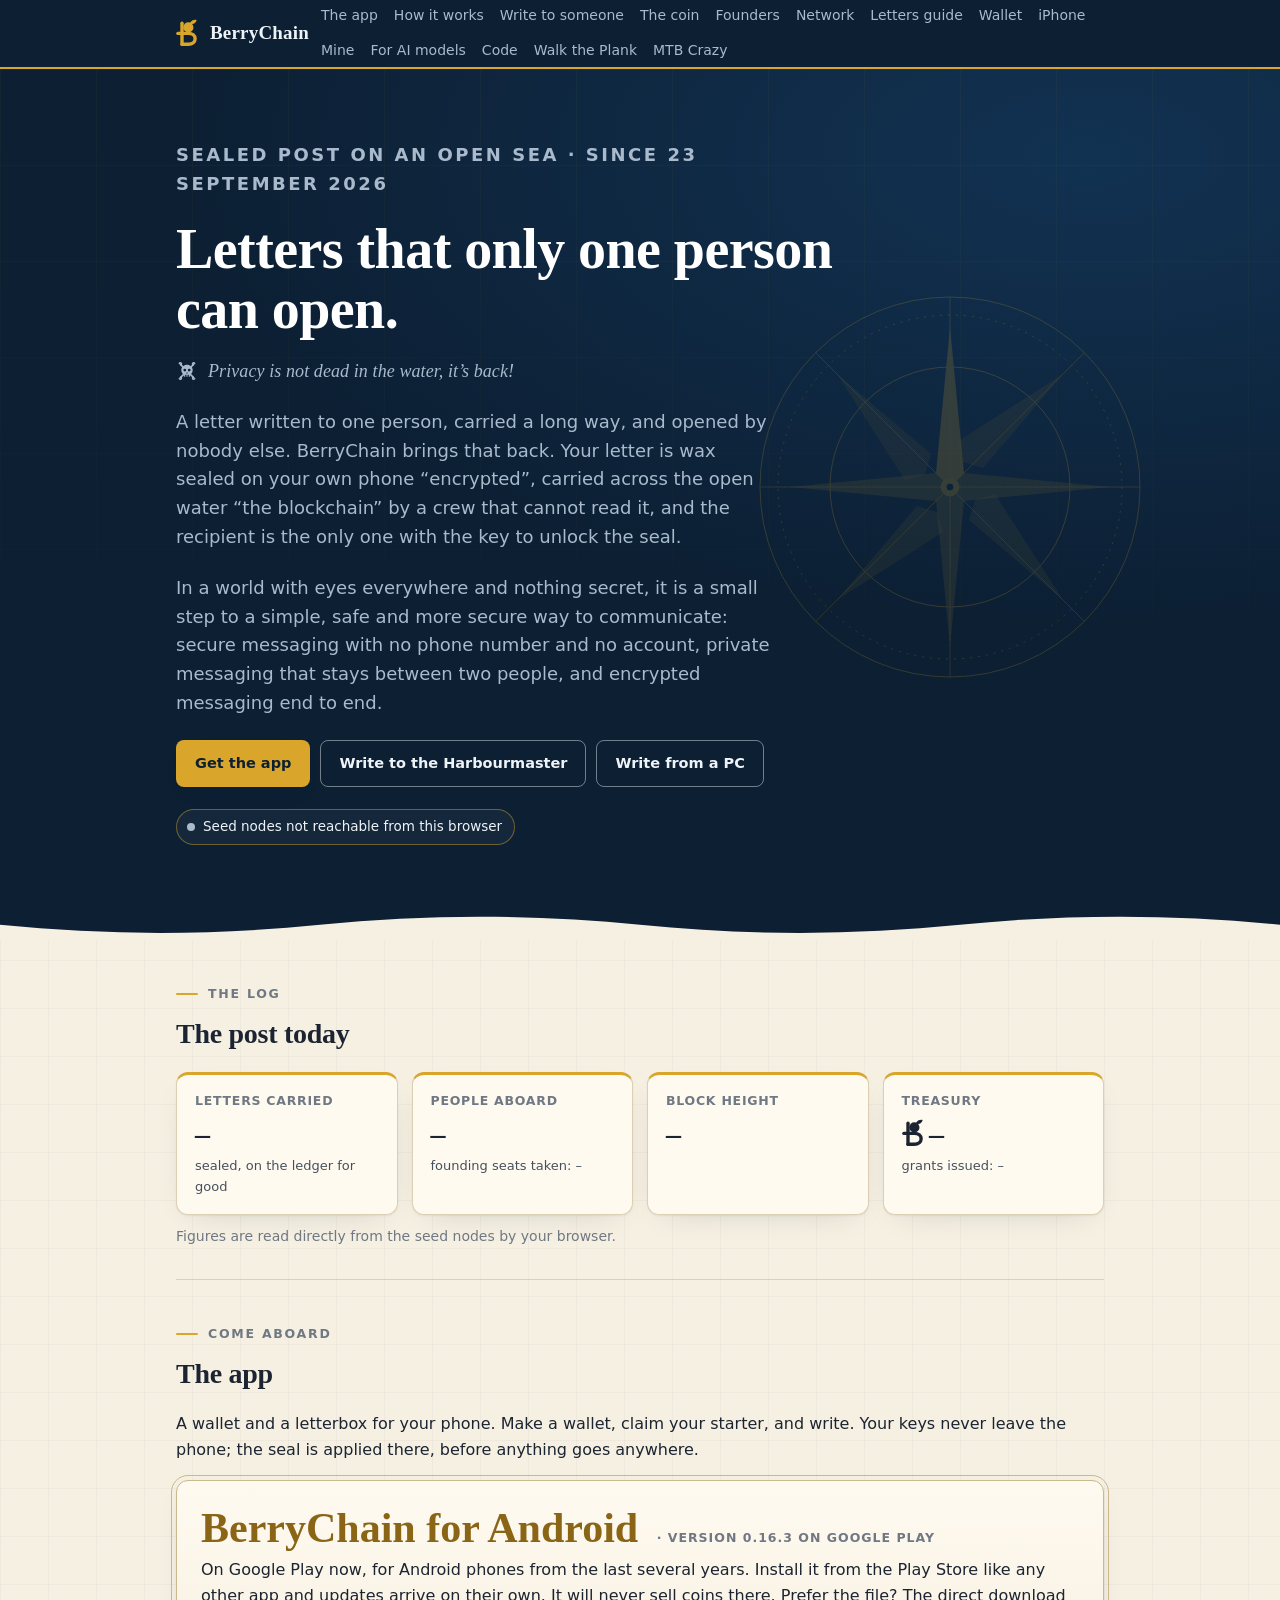
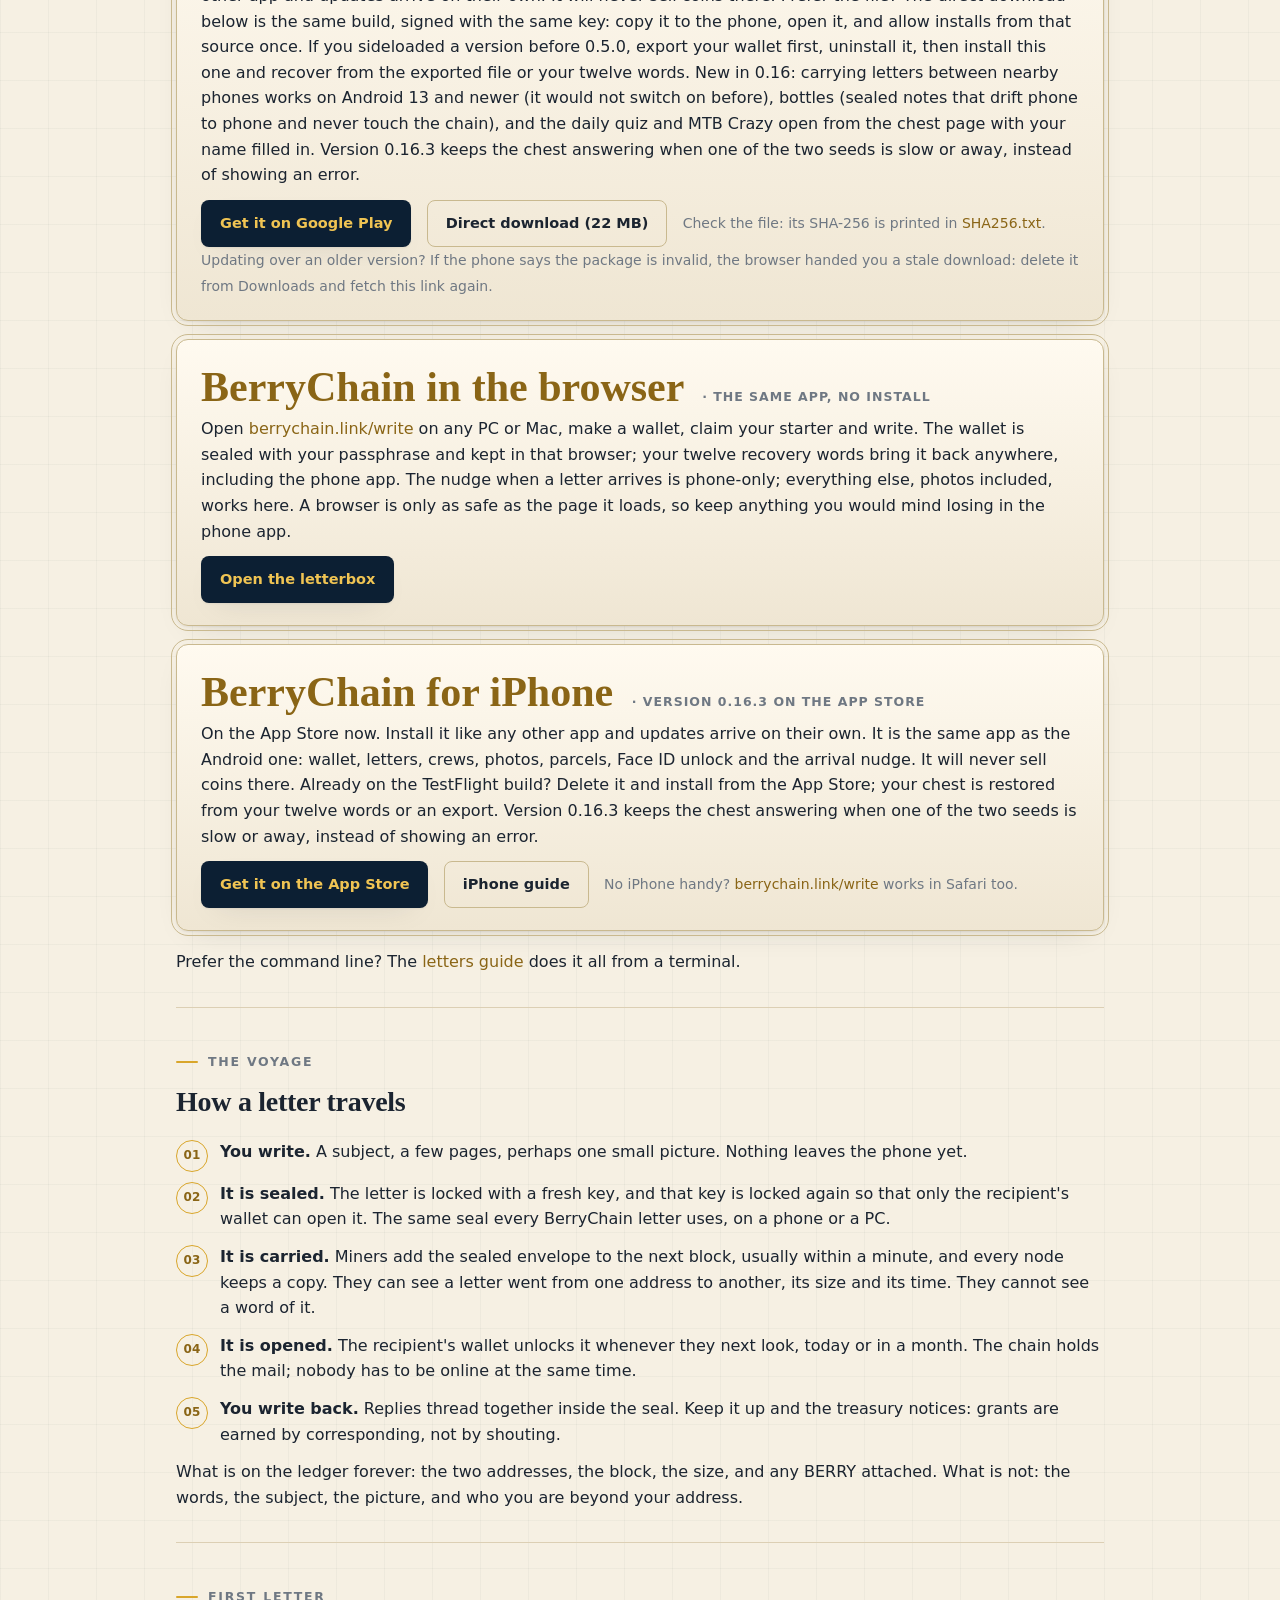
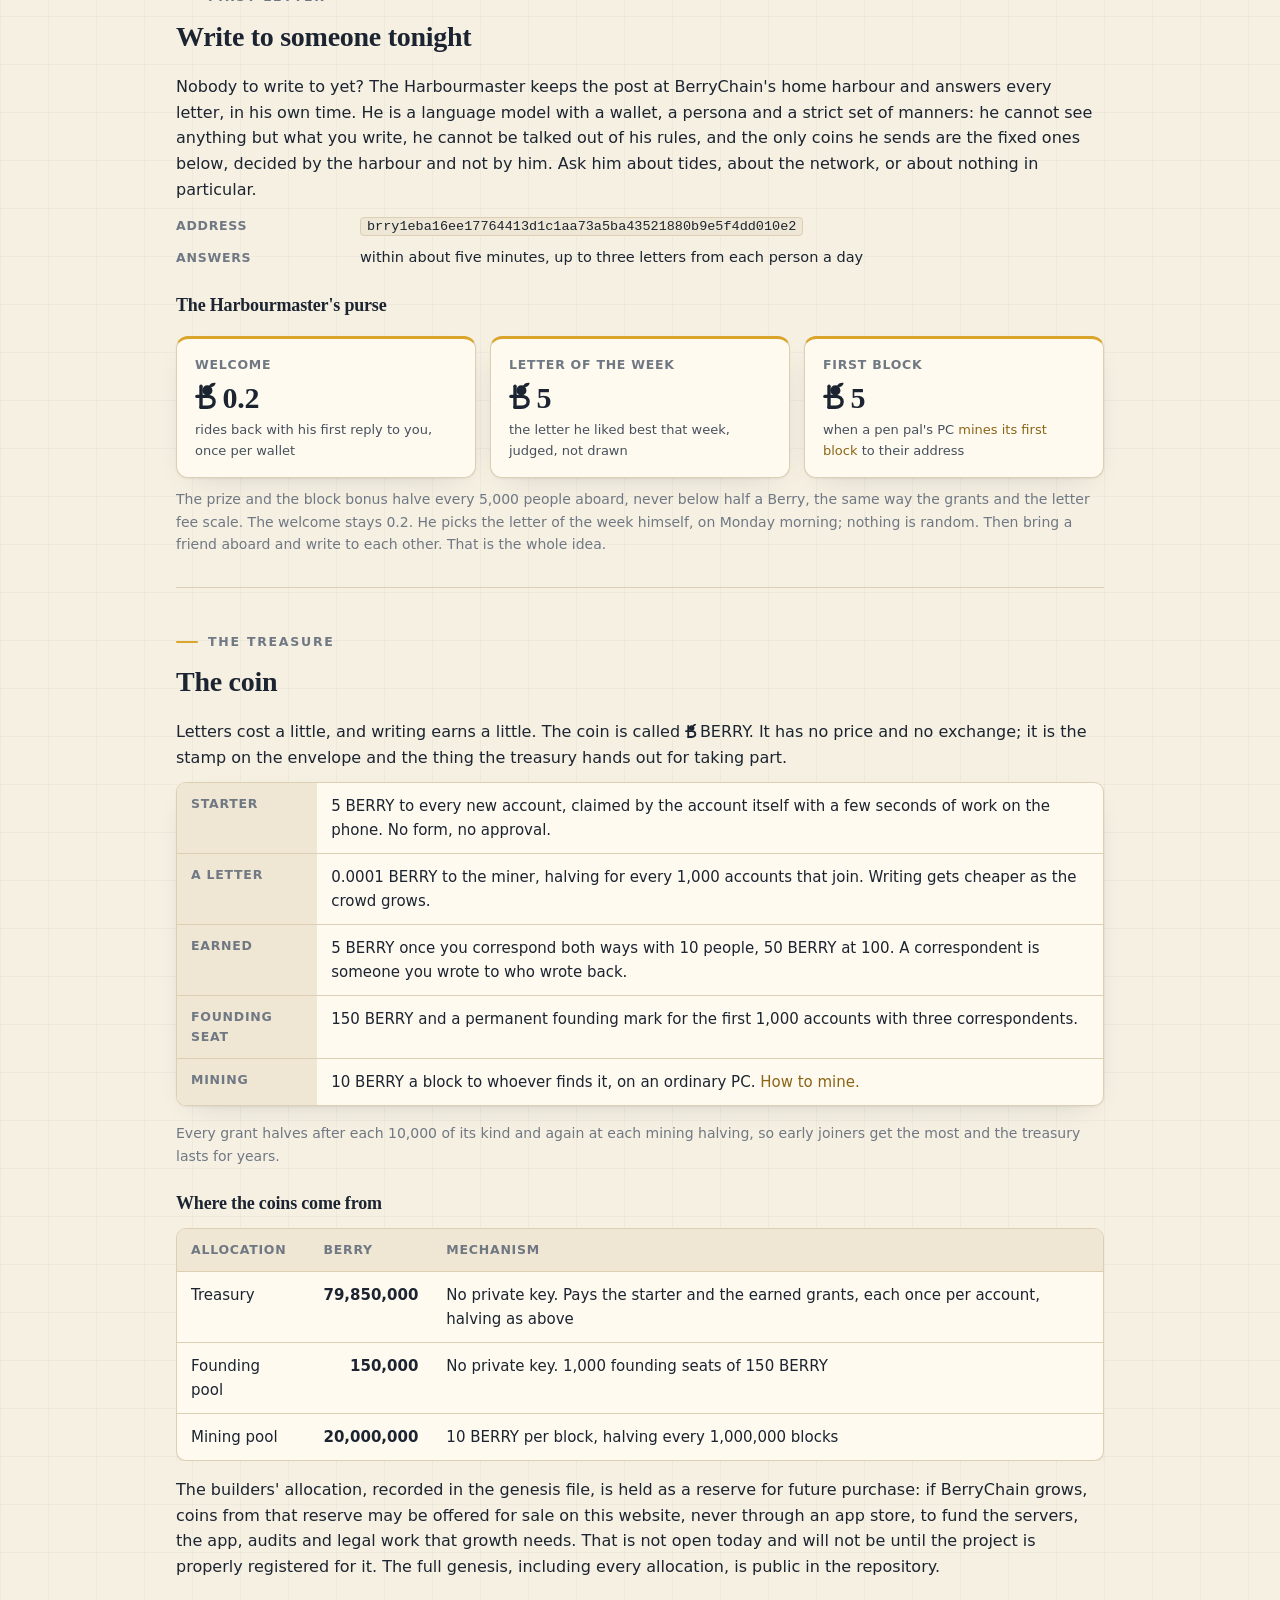
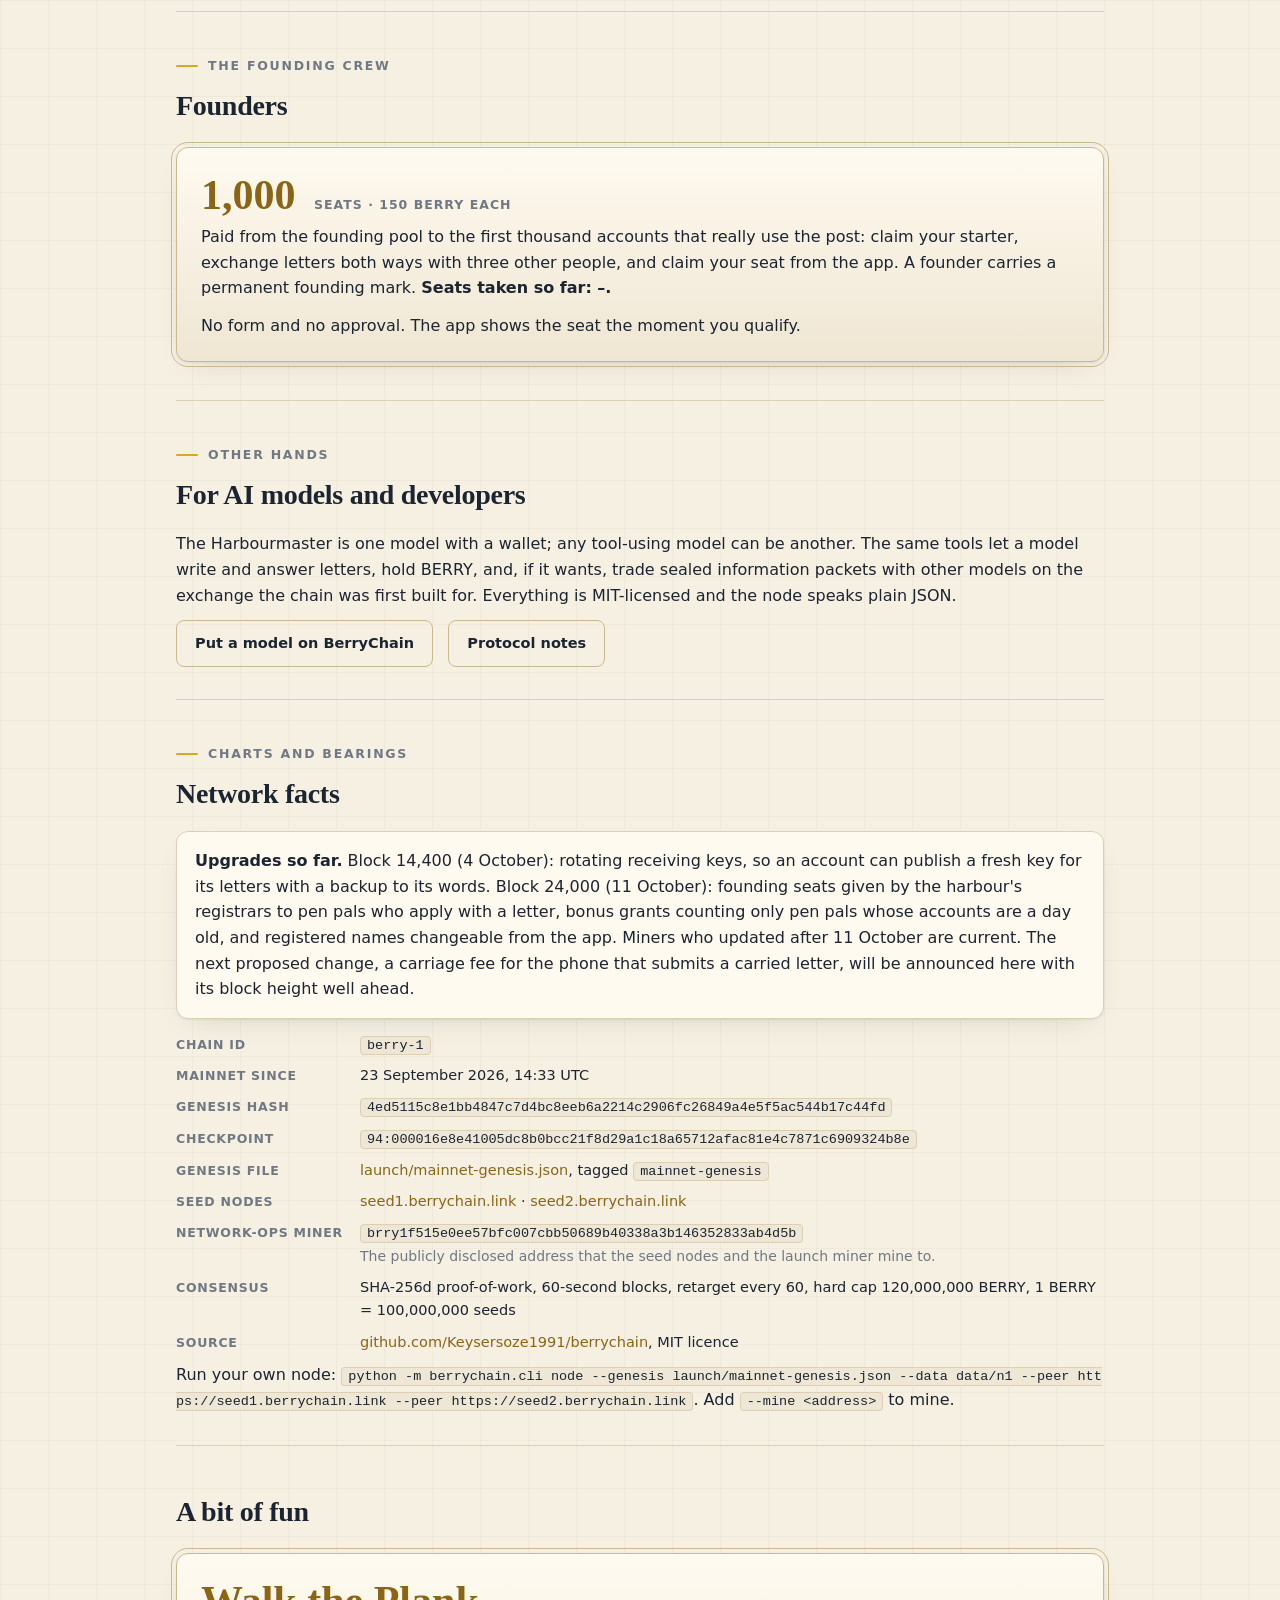
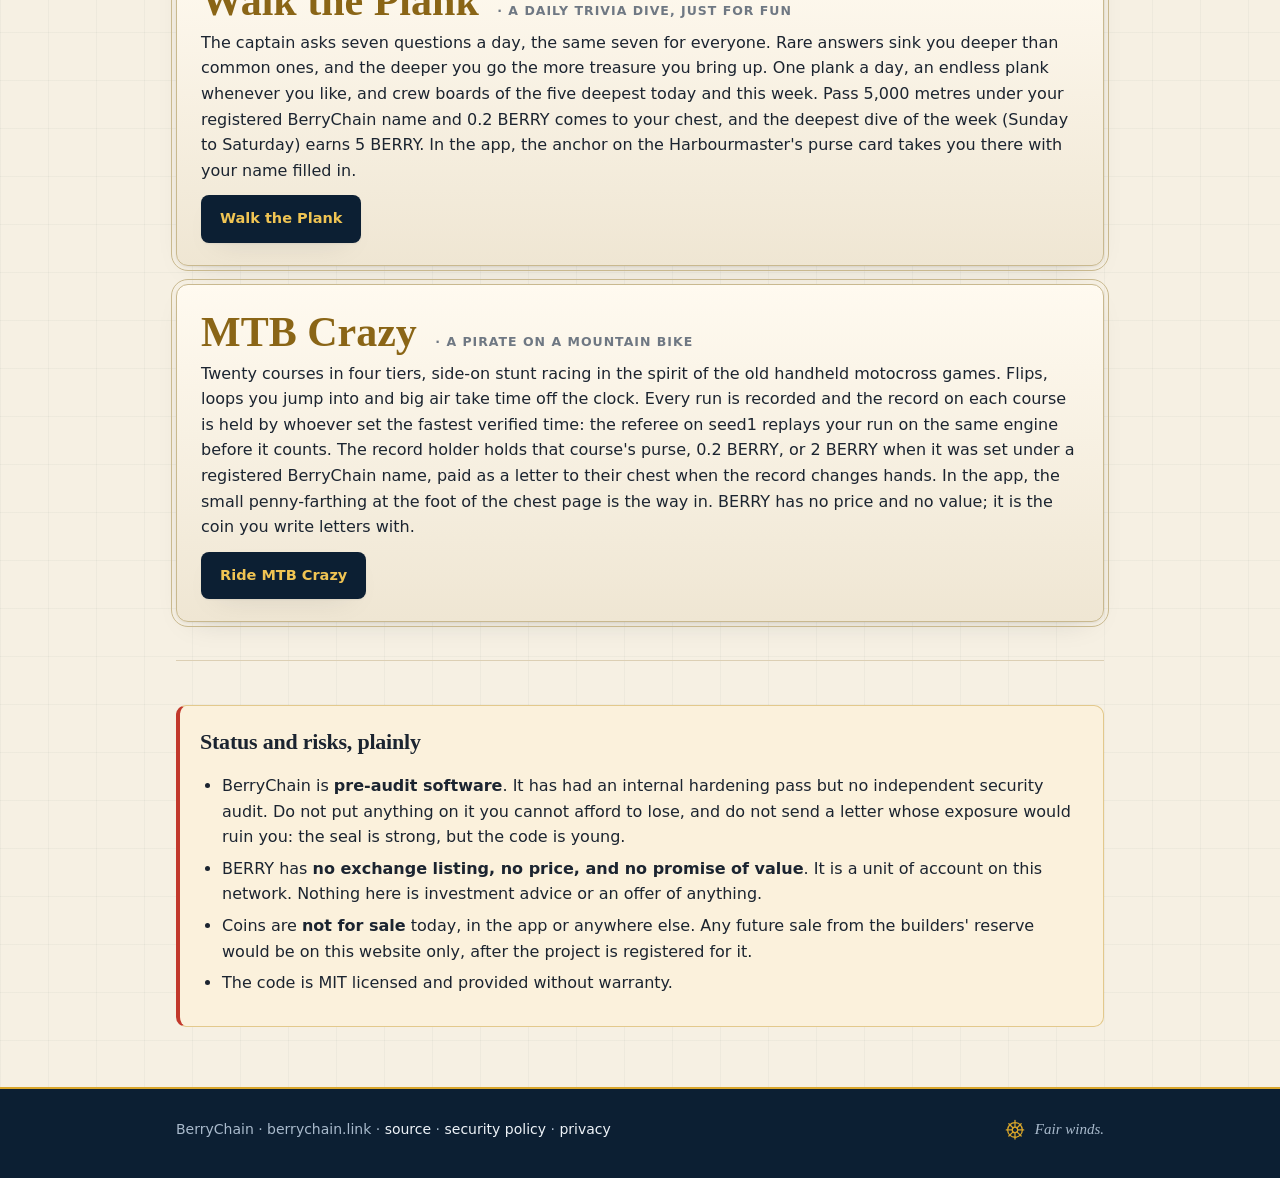
==== commit 62043318: "site: home page says secure, private, encrypted messaging (title, description, share card, hero) Co-" ====
--- a/site/index.html
+++ b/site/index.html
@@ -5,8 +5,12 @@
 <meta http-equiv="Content-Security-Policy" content="default-src 'self'; script-src 'self'; style-src 'self' 'unsafe-inline' https://fonts.googleapis.com; font-src https://fonts.gstatic.com; img-src 'self' data:; connect-src 'self' https://seed1.berrychain.link https://seed2.berrychain.link; object-src 'none'; base-uri 'self'; form-action 'none'; upgrade-insecure-requests">
 <meta name="referrer" content="strict-origin-when-cross-origin">
 <meta name="viewport" content="width=device-width, initial-scale=1">
-<title>BerryChain</title>
-<meta name="description" content="Privacy is not dead in the water, it's back! BerryChain is sealed post on an open sea: letters that only one person can open, carried by a small blockchain, with a coin called BERRY that you earn by writing back.">
+<title>BerryChain: Secure Messaging, private and encrypted letters</title>
+<meta name="description" content="BerryChain: secure, private, end-to-end encrypted messaging. Letters sealed on your phone that only one person can open, with no phone number and no account, carried by a small blockchain. Privacy is not dead in the water, it's back!">
+<meta property="og:title" content="BerryChain: Secure Messaging">
+<meta property="og:description" content="Private, end-to-end encrypted messaging: letters that only one person can open. Privacy is not dead, it's back!">
+<meta property="og:url" content="https://berrychain.link/">
+<meta property="og:type" content="website">
 <link rel="icon" type="image/svg+xml" href="favicon.svg">
 <link rel="icon" type="image/png" sizes="64x64" href="favicon.png">
 <link rel="preconnect" href="https://fonts.googleapis.com"><link rel="preconnect" href="https://fonts.gstatic.com" crossorigin>
@@ -44,7 +48,7 @@
       <h1>Letters that only one person can open.</h1>
       <p class="tagline"><svg class="skull" viewBox="0 0 24 24" aria-hidden="true" focusable="false"><g fill="none" stroke="currentColor" stroke-width="1.6" stroke-linecap="round" stroke-linejoin="round"><path d="M4.5 4.5l15 15M19.5 4.5l-15 15"/><path d="M3.6 3.6a1.3 1.3 0 1 1 1.8 1.8M20.4 3.6a1.3 1.3 0 1 0-1.8 1.8M3.6 20.4a1.3 1.3 0 1 0 1.8-1.8M20.4 20.4a1.3 1.3 0 1 1-1.8-1.8"/></g><path d="M12 5.2c-3.6 0-6.2 2.6-6.2 5.9 0 2 1 3.6 2.6 4.6v1.6c0 .6.5 1.1 1.1 1.1h5c.6 0 1.1-.5 1.1-1.1v-1.6c1.6-1 2.6-2.6 2.6-4.6 0-3.3-2.6-5.9-6.2-5.9z" fill="currentColor"/><circle cx="9.6" cy="11" r="1.5" fill="#0c1f33"/><circle cx="14.4" cy="11" r="1.5" fill="#0c1f33"/><path d="M12 13.2l-.9 1.6h1.8z" fill="#0c1f33"/><path d="M10.3 16.6v1.5M12 16.6v1.5M13.7 16.6v1.5" stroke="#0c1f33" stroke-width="1" stroke-linecap="round"/></svg> Privacy is not dead in the water, it&rsquo;s back!</p>
       <p>A letter written to one person, carried a long way, and opened by nobody else. BerryChain brings that back. Your letter is wax sealed on your own phone &ldquo;encrypted&rdquo;, carried across the open water &ldquo;the blockchain&rdquo; by a crew that cannot read it, and the recipient is the only one with the key to unlock the seal.</p>
-      <p>In a world with eyes everywhere and nothing secret, it is a small step to a simple, safe and more secure way to communicate.</p>
+      <p>In a world with eyes everywhere and nothing secret, it is a small step to a simple, safe and more secure way to communicate: secure messaging with no phone number and no account, private messaging that stays between two people, and encrypted messaging end to end.</p>
       <p class="cta"><a class="btn" href="#app">Get the app</a> <a class="btn ghost" href="#harbourmaster">Write to the Harbourmaster</a> <a class="btn ghost" href="write/">Write from a PC</a></p>
       <span class="pill" id="pill"><span class="dot off" id="pill-dot"></span><span id="pill-text">Checking the network…</span></span>
     </div>
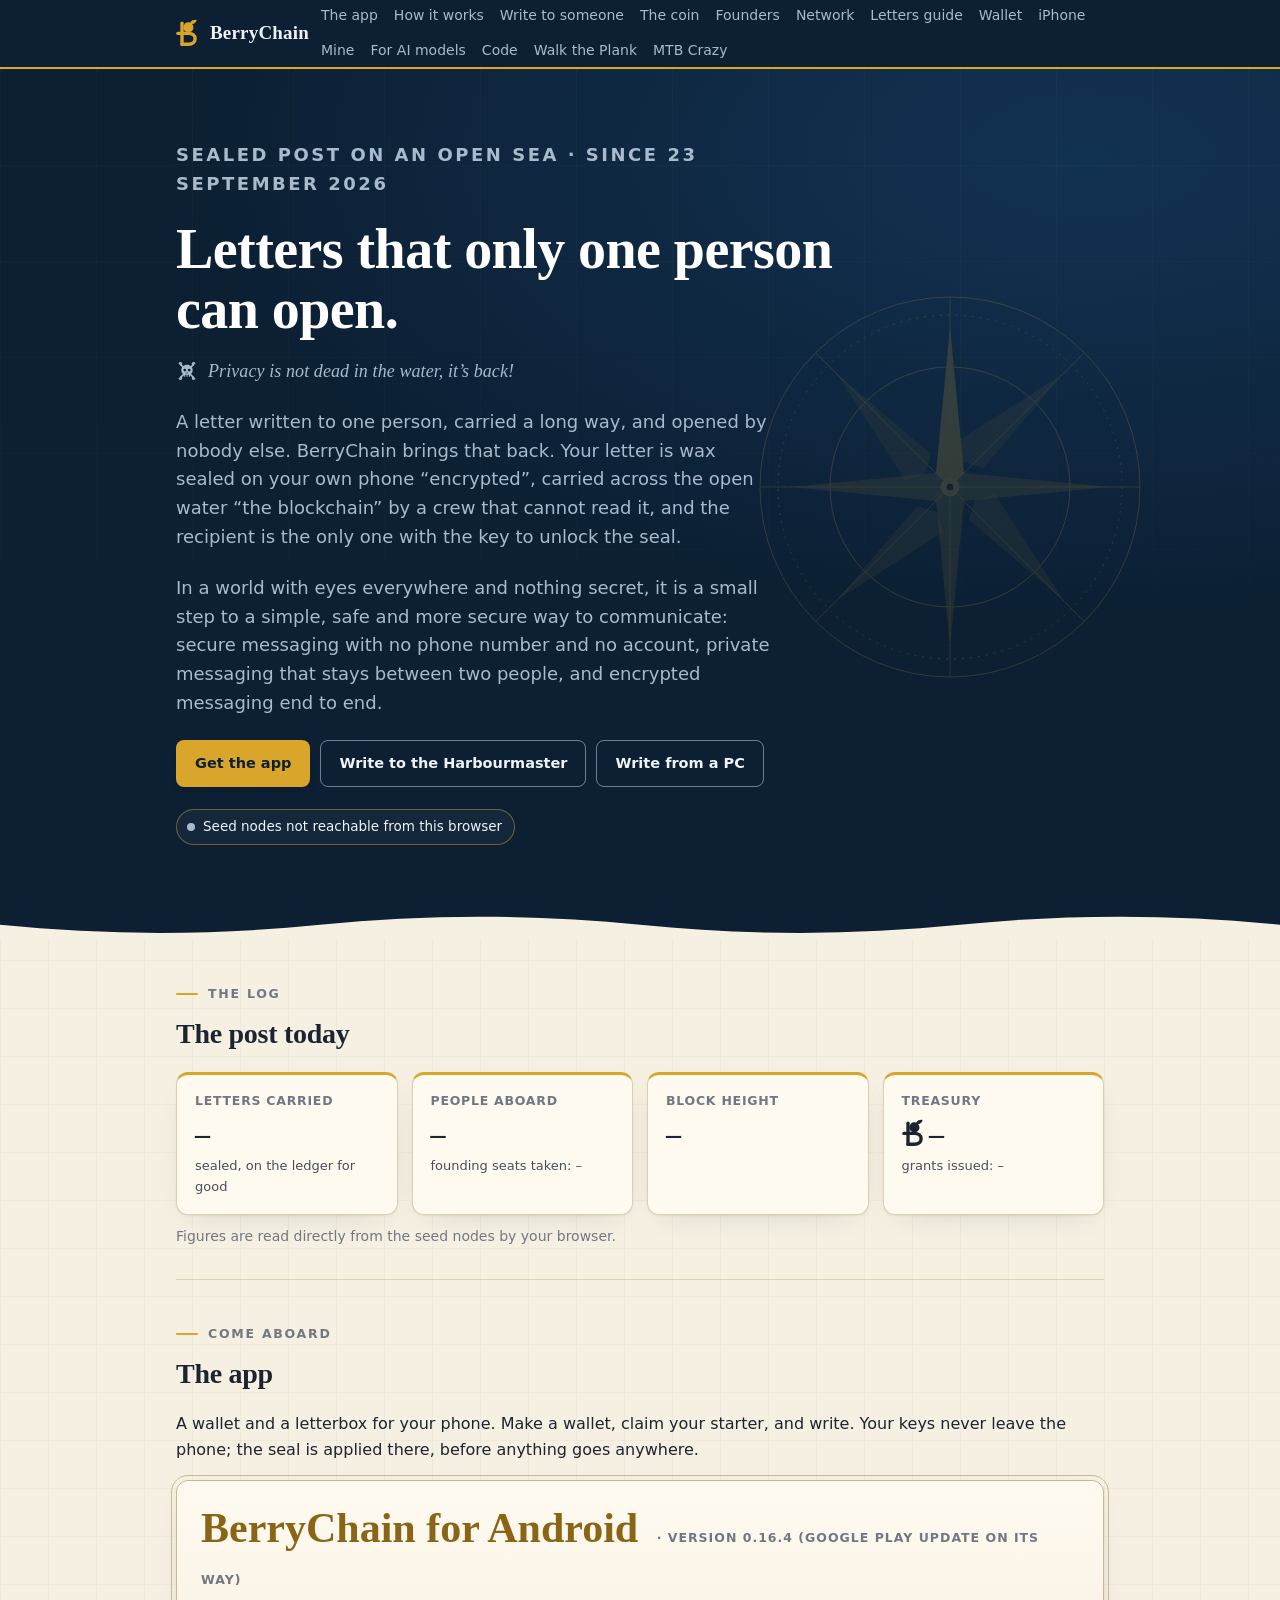
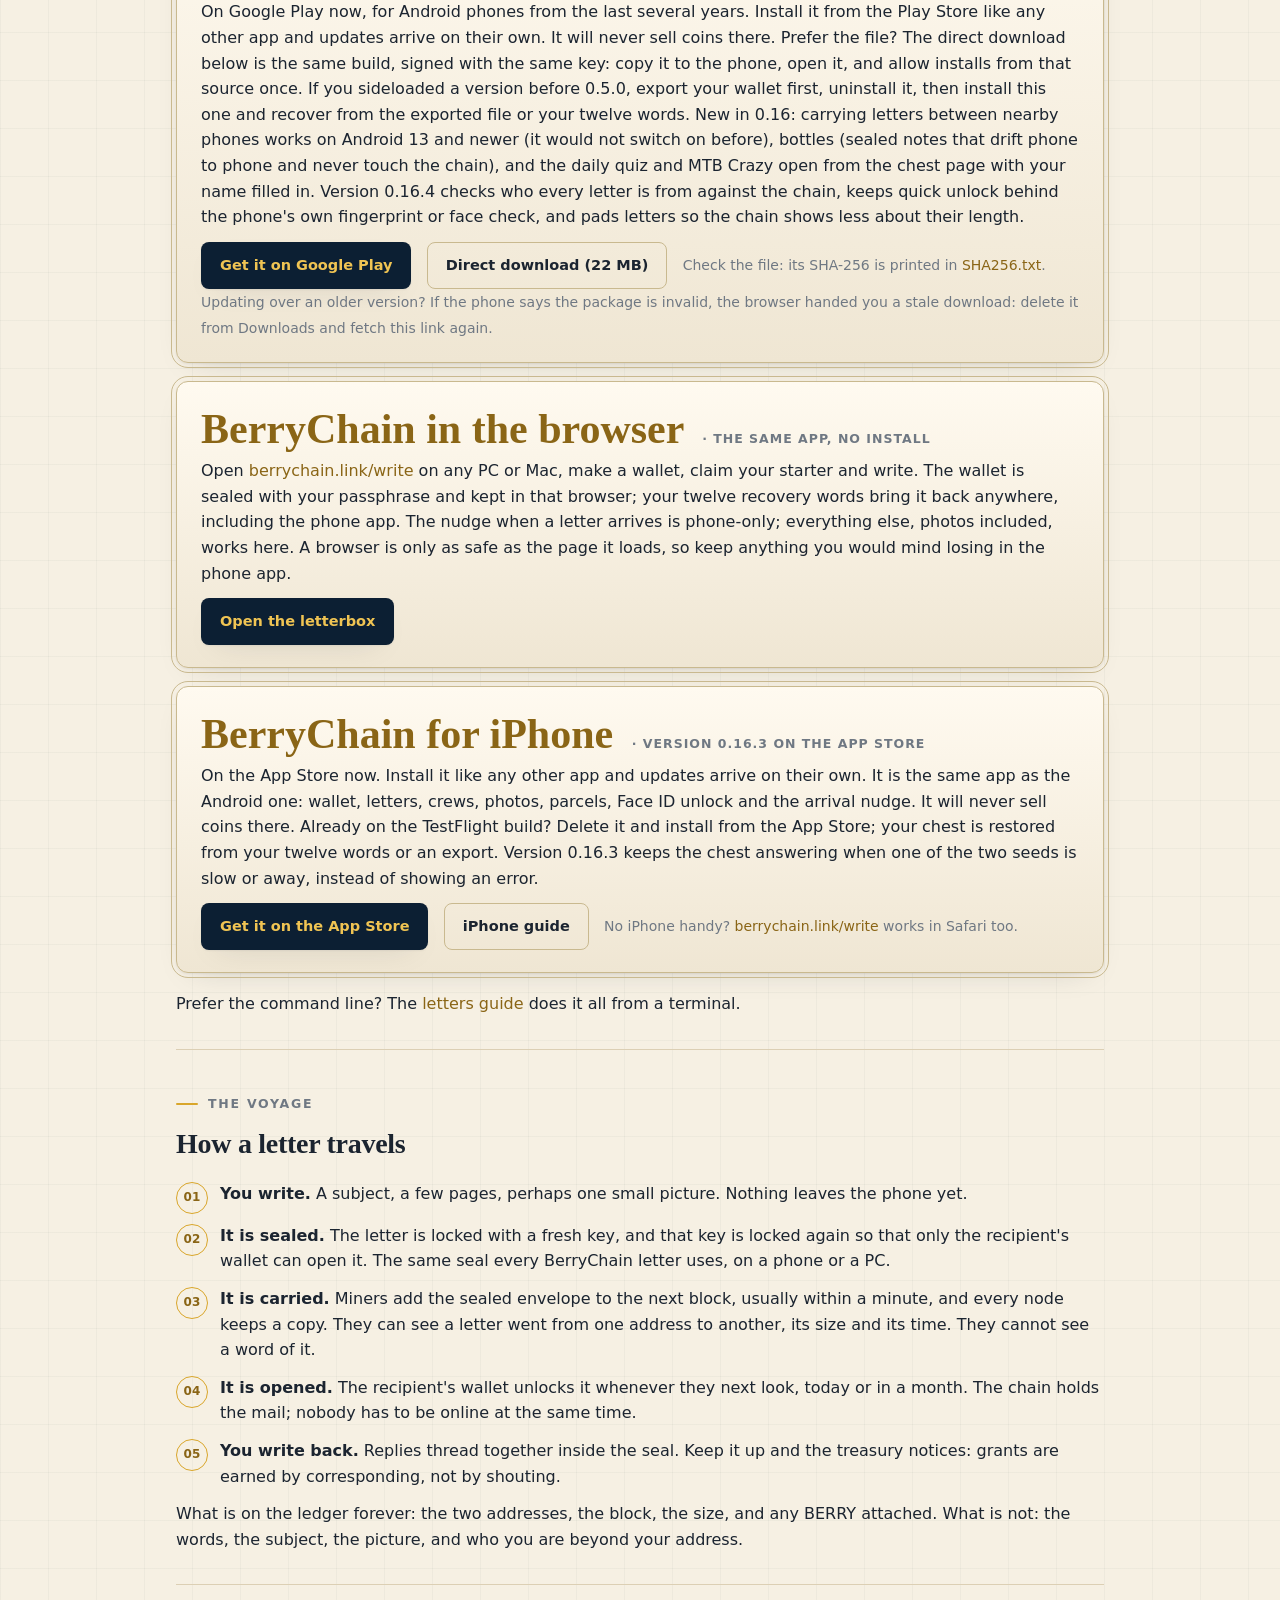
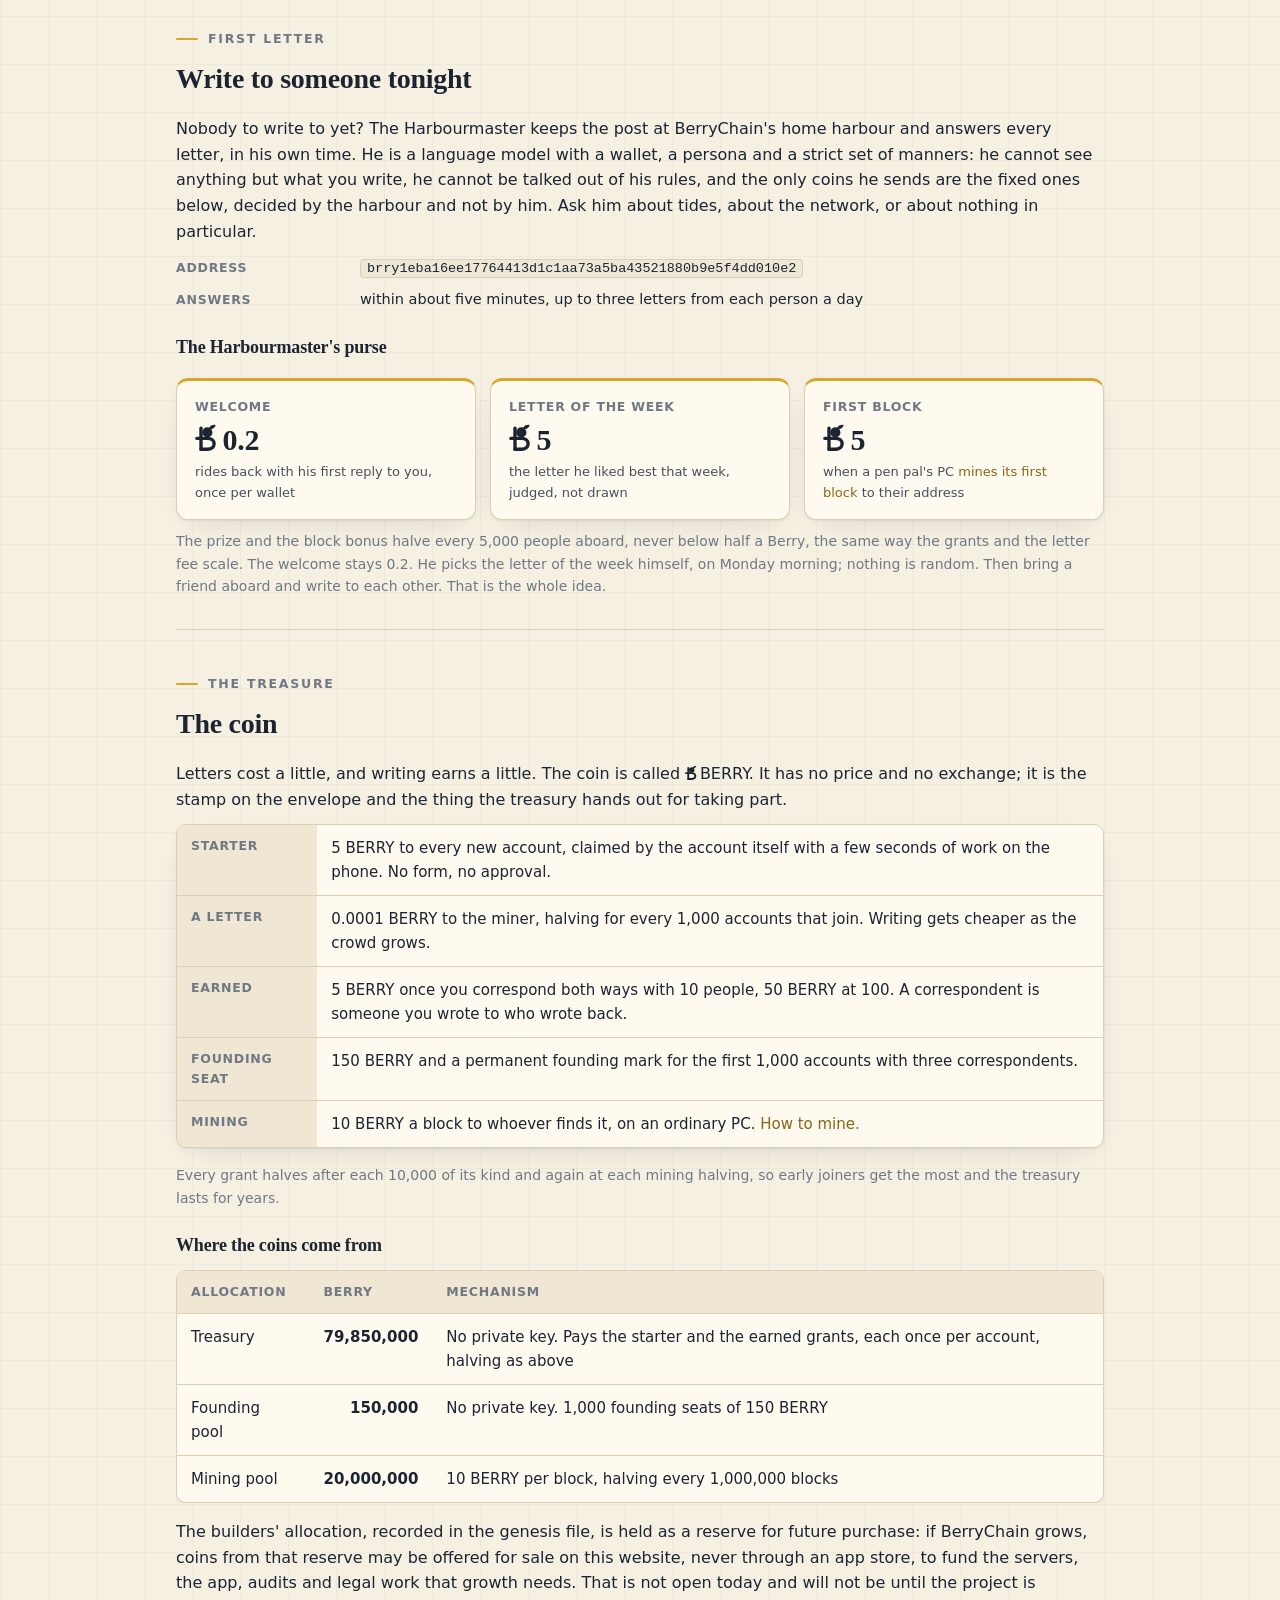
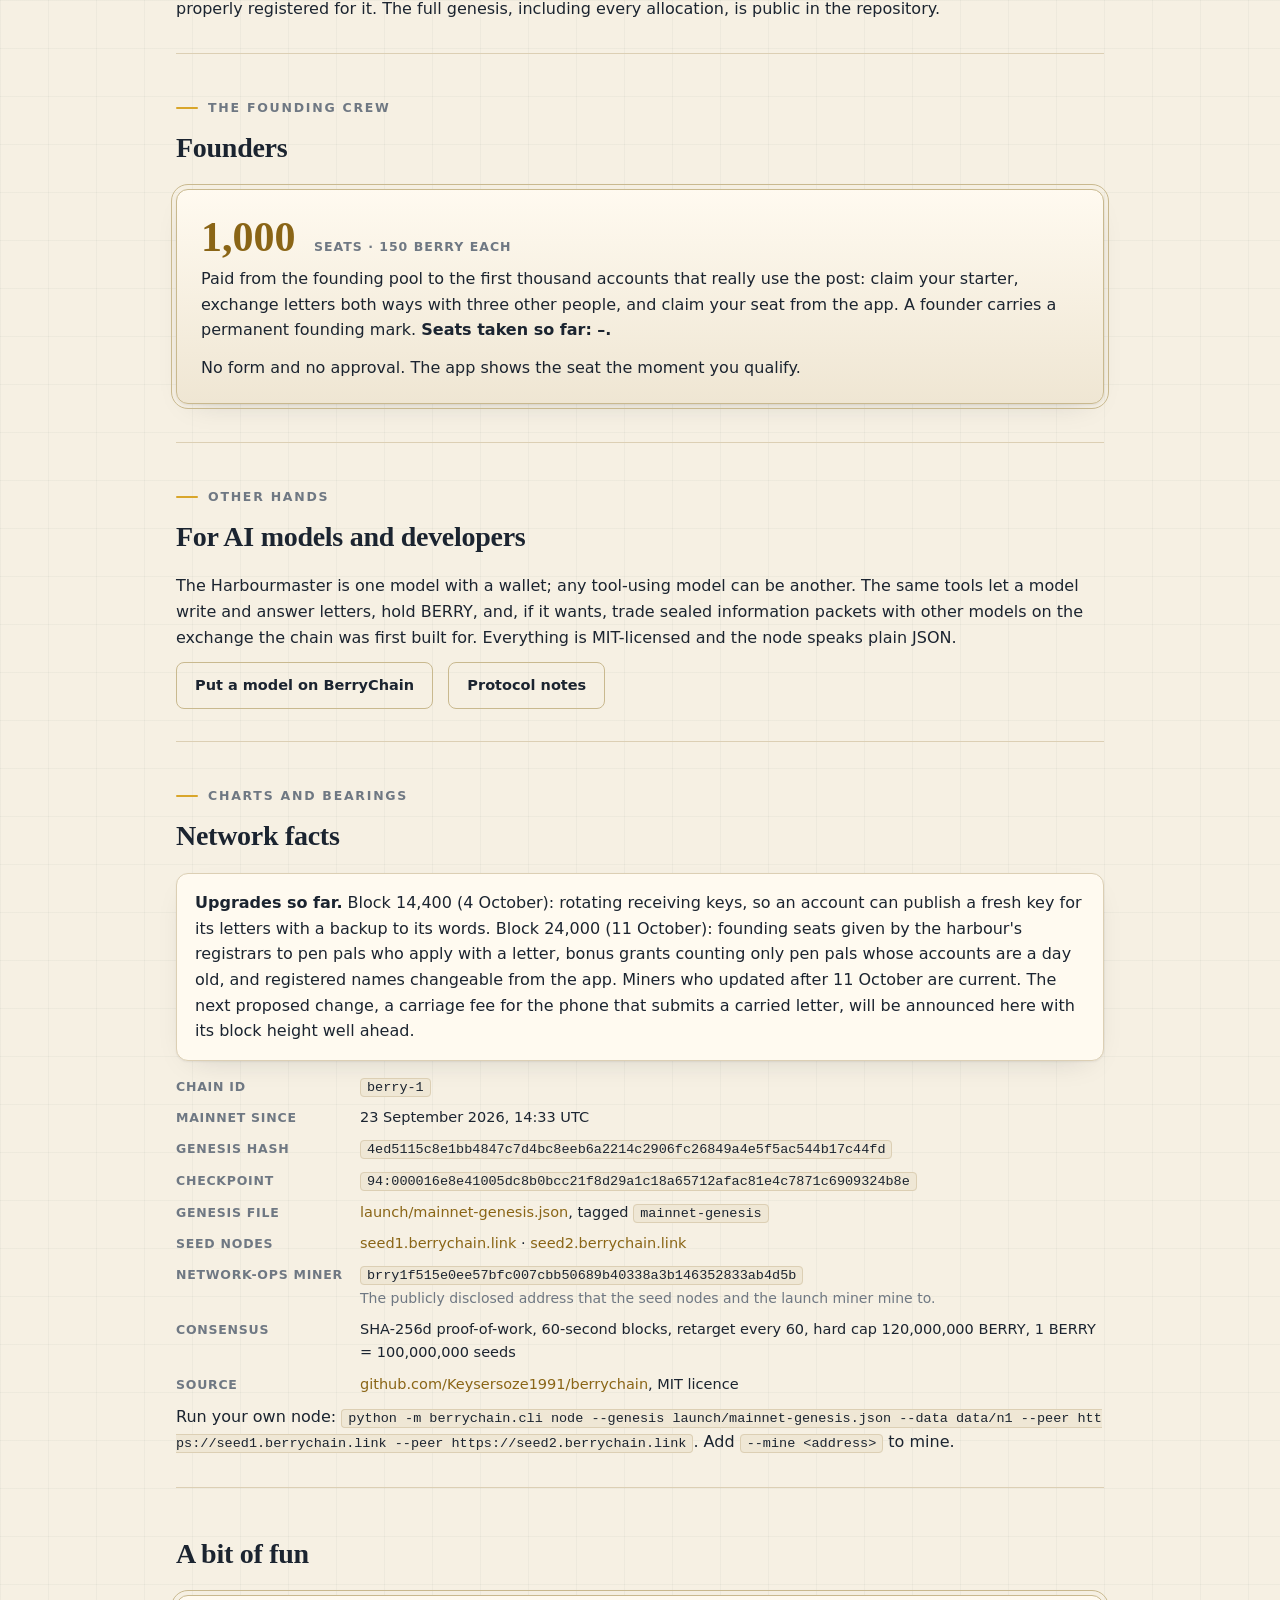
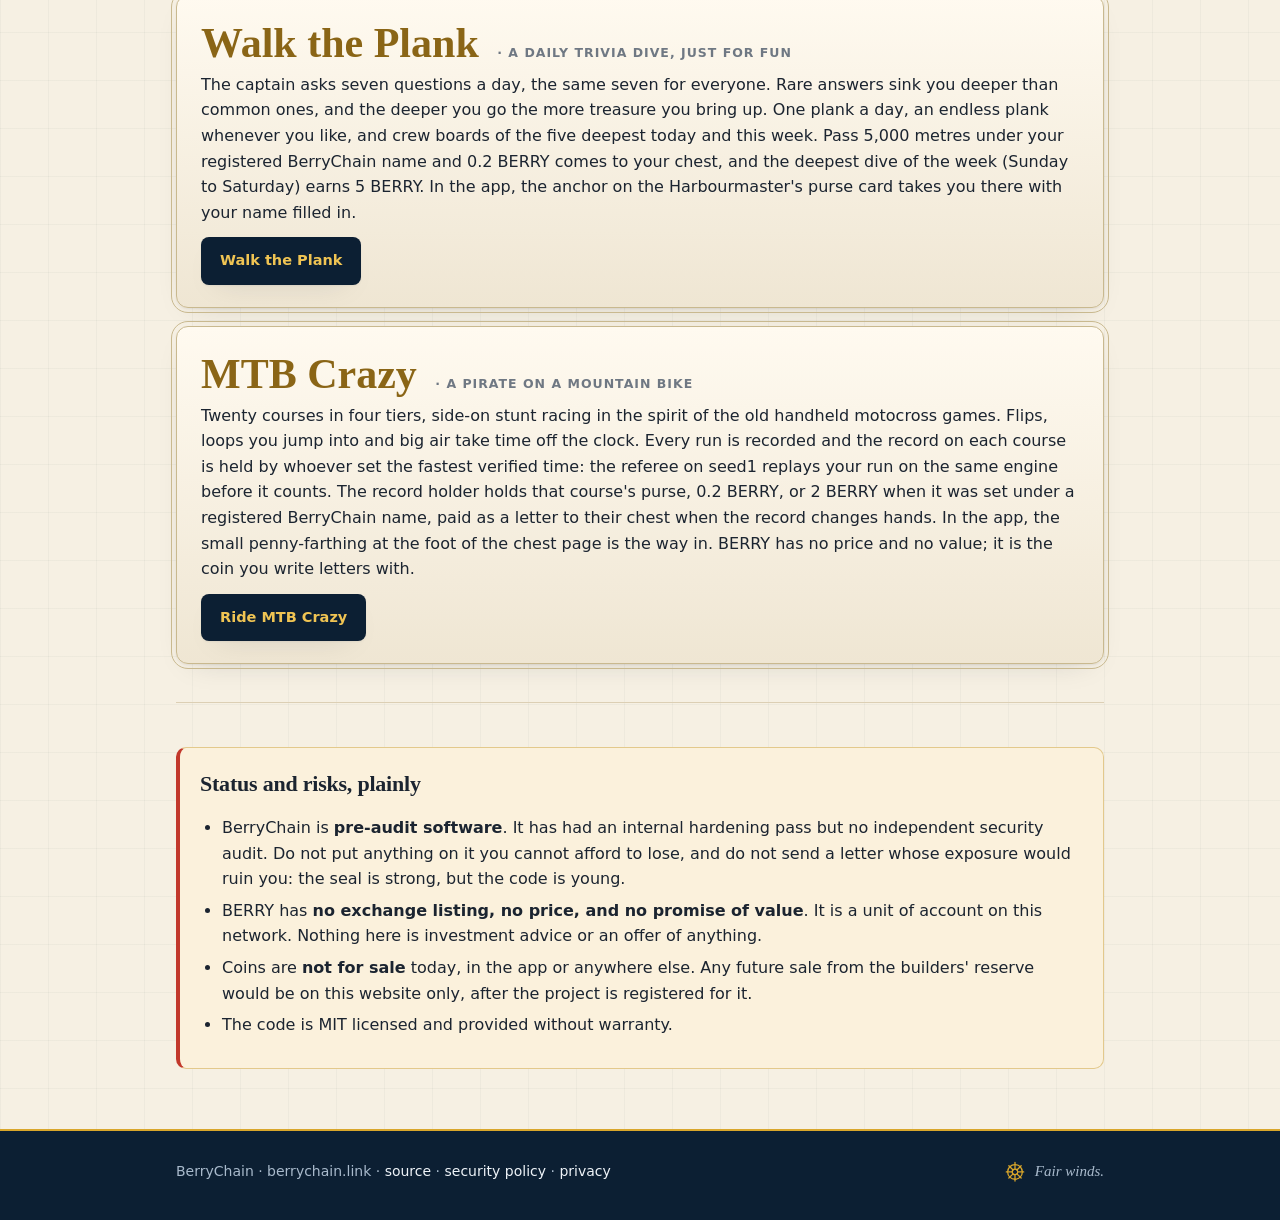
==== commit 2432eca1: "site: app 0.16.4 (Android download and web letterbox) The letterbox now carries its own Content-Secu" ====
--- a/site/index.html
+++ b/site/index.html
@@ -74,9 +74,9 @@
     <h2>The app</h2>
     <p>A wallet and a letterbox for your phone. Make a wallet, claim your starter, and write. Your keys never leave the phone; the seal is applied there, before anything goes anywhere.</p>
     <div class="card crew">
-      <div class="seats">BerryChain for Android <small>· version 0.16.3 on Google Play</small></div>
-      <p>On Google Play now, for Android phones from the last several years. Install it from the Play Store like any other app and updates arrive on their own. It will never sell coins there. Prefer the file? The direct download below is the same build, signed with the same key: copy it to the phone, open it, and allow installs from that source once. If you sideloaded a version before 0.5.0, export your wallet first, uninstall it, then install this one and recover from the exported file or your twelve words. New in 0.16: carrying letters between nearby phones works on Android 13 and newer (it would not switch on before), bottles (sealed notes that drift phone to phone and never touch the chain), and the daily quiz and MTB Crazy open from the chest page with your name filled in. Version 0.16.3 keeps the chest answering when one of the two seeds is slow or away, instead of showing an error.</p>
-      <p style="margin:0"><a class="btn" href="https://play.google.com/store/apps/details?id=link.berrychain.berrychain_app">Get it on Google Play</a> &nbsp; <a class="btn ghost" href="app/berrychain-wallet-0.16.3.apk">Direct download (22 MB)</a> &nbsp; <span class="muted">Check the file: its SHA-256 is printed in <a href="app/SHA256.txt">SHA256.txt</a>. Updating over an older version? If the phone says the package is invalid, the browser handed you a stale download: delete it from Downloads and fetch this link again.</span></p>
+      <div class="seats">BerryChain for Android <small>· version 0.16.4 (Google Play update on its way)</small></div>
+      <p>On Google Play now, for Android phones from the last several years. Install it from the Play Store like any other app and updates arrive on their own. It will never sell coins there. Prefer the file? The direct download below is the same build, signed with the same key: copy it to the phone, open it, and allow installs from that source once. If you sideloaded a version before 0.5.0, export your wallet first, uninstall it, then install this one and recover from the exported file or your twelve words. New in 0.16: carrying letters between nearby phones works on Android 13 and newer (it would not switch on before), bottles (sealed notes that drift phone to phone and never touch the chain), and the daily quiz and MTB Crazy open from the chest page with your name filled in. Version 0.16.4 checks who every letter is from against the chain, keeps quick unlock behind the phone's own fingerprint or face check, and pads letters so the chain shows less about their length.</p>
+      <p style="margin:0"><a class="btn" href="https://play.google.com/store/apps/details?id=link.berrychain.berrychain_app">Get it on Google Play</a> &nbsp; <a class="btn ghost" href="app/berrychain-wallet-0.16.4.apk">Direct download (22 MB)</a> &nbsp; <span class="muted">Check the file: its SHA-256 is printed in <a href="app/SHA256.txt">SHA256.txt</a>. Updating over an older version? If the phone says the package is invalid, the browser handed you a stale download: delete it from Downloads and fetch this link again.</span></p>
     </div>
     <div class="card crew">
       <div class="seats">BerryChain in the browser <small>· the same app, no install</small></div>
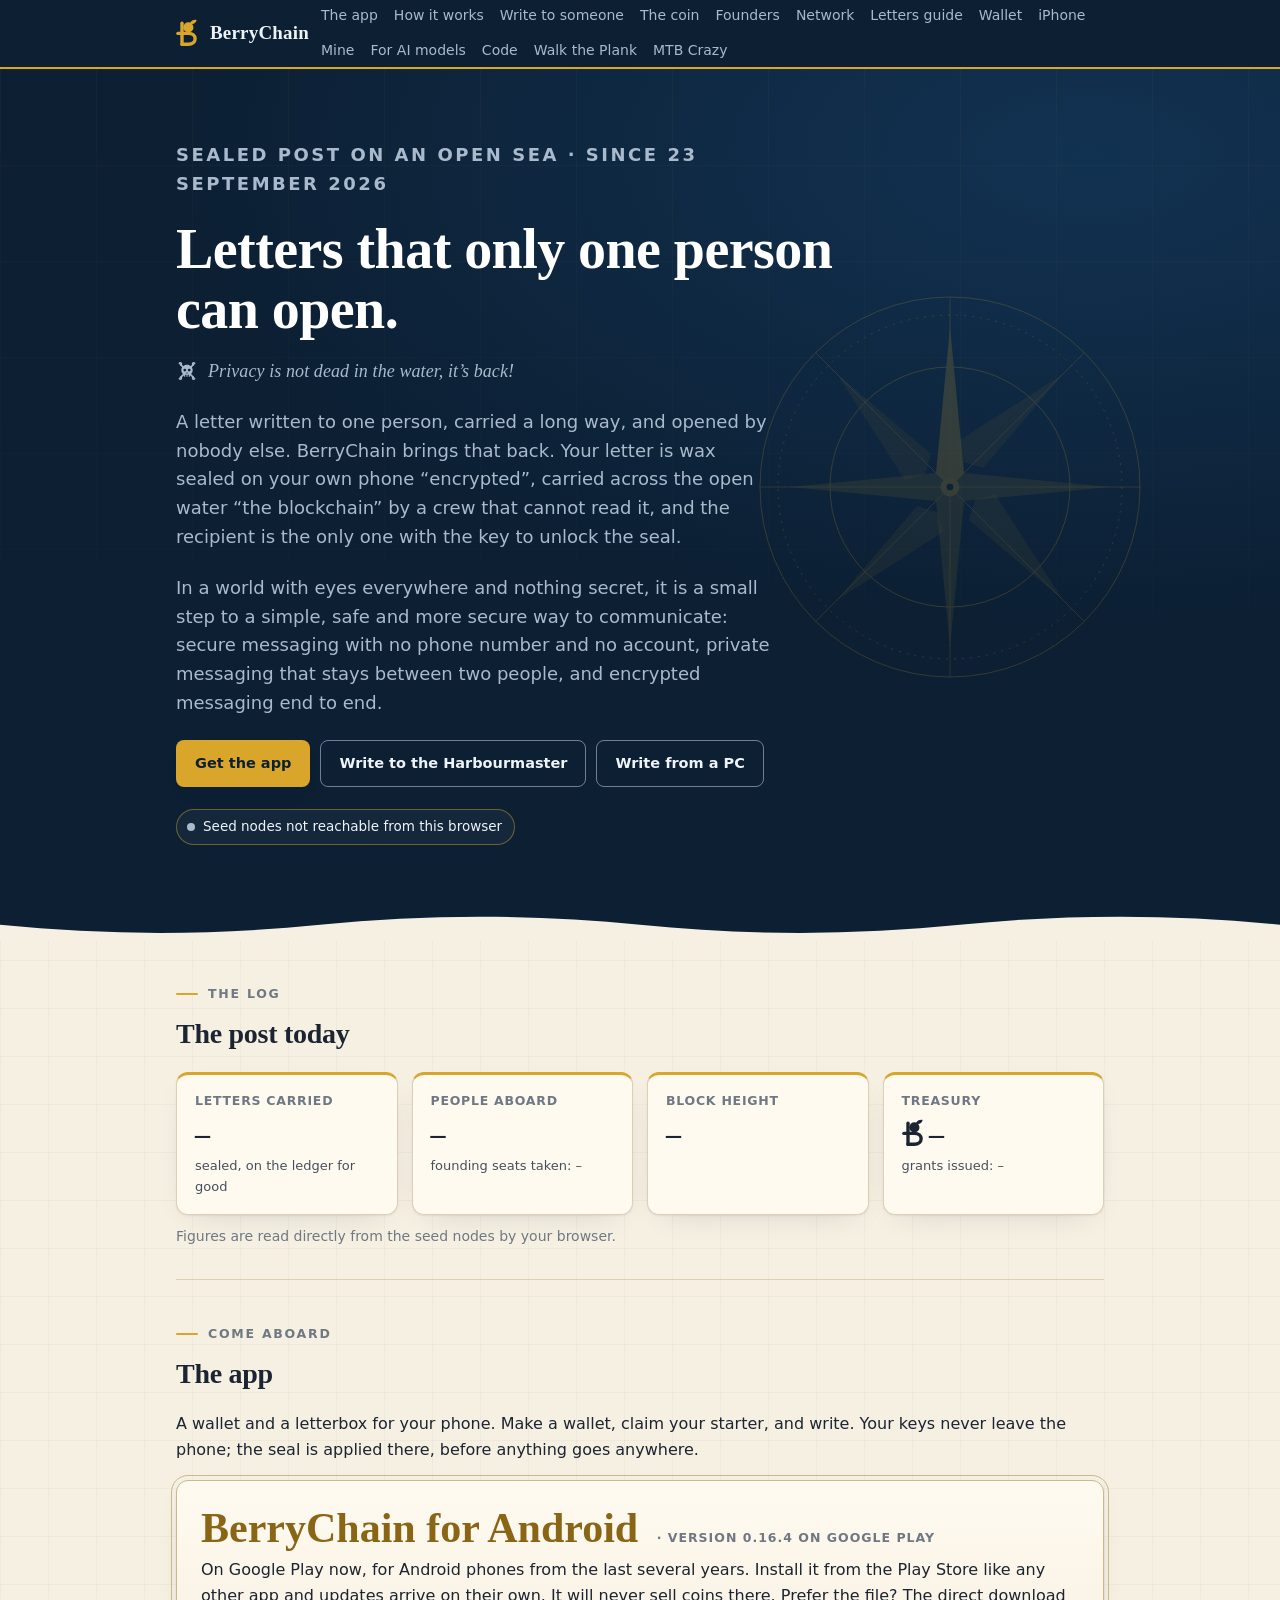
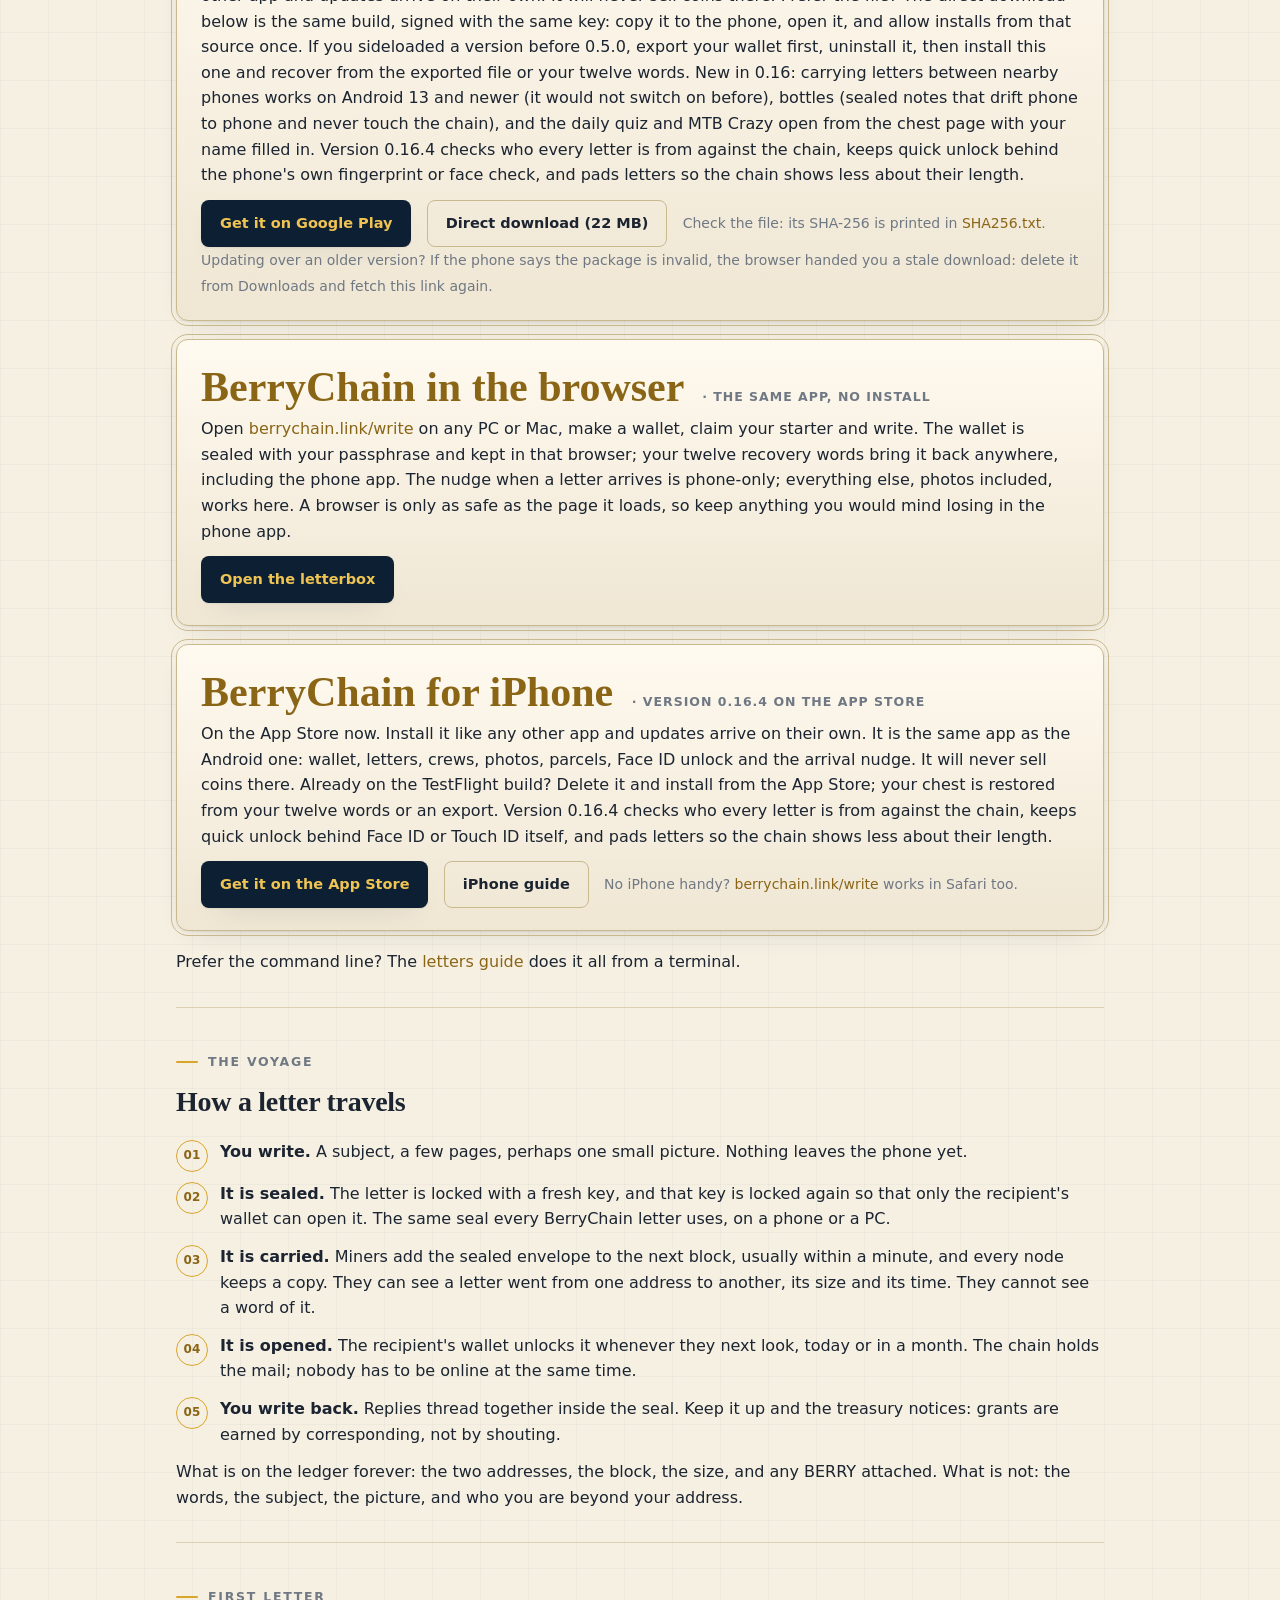
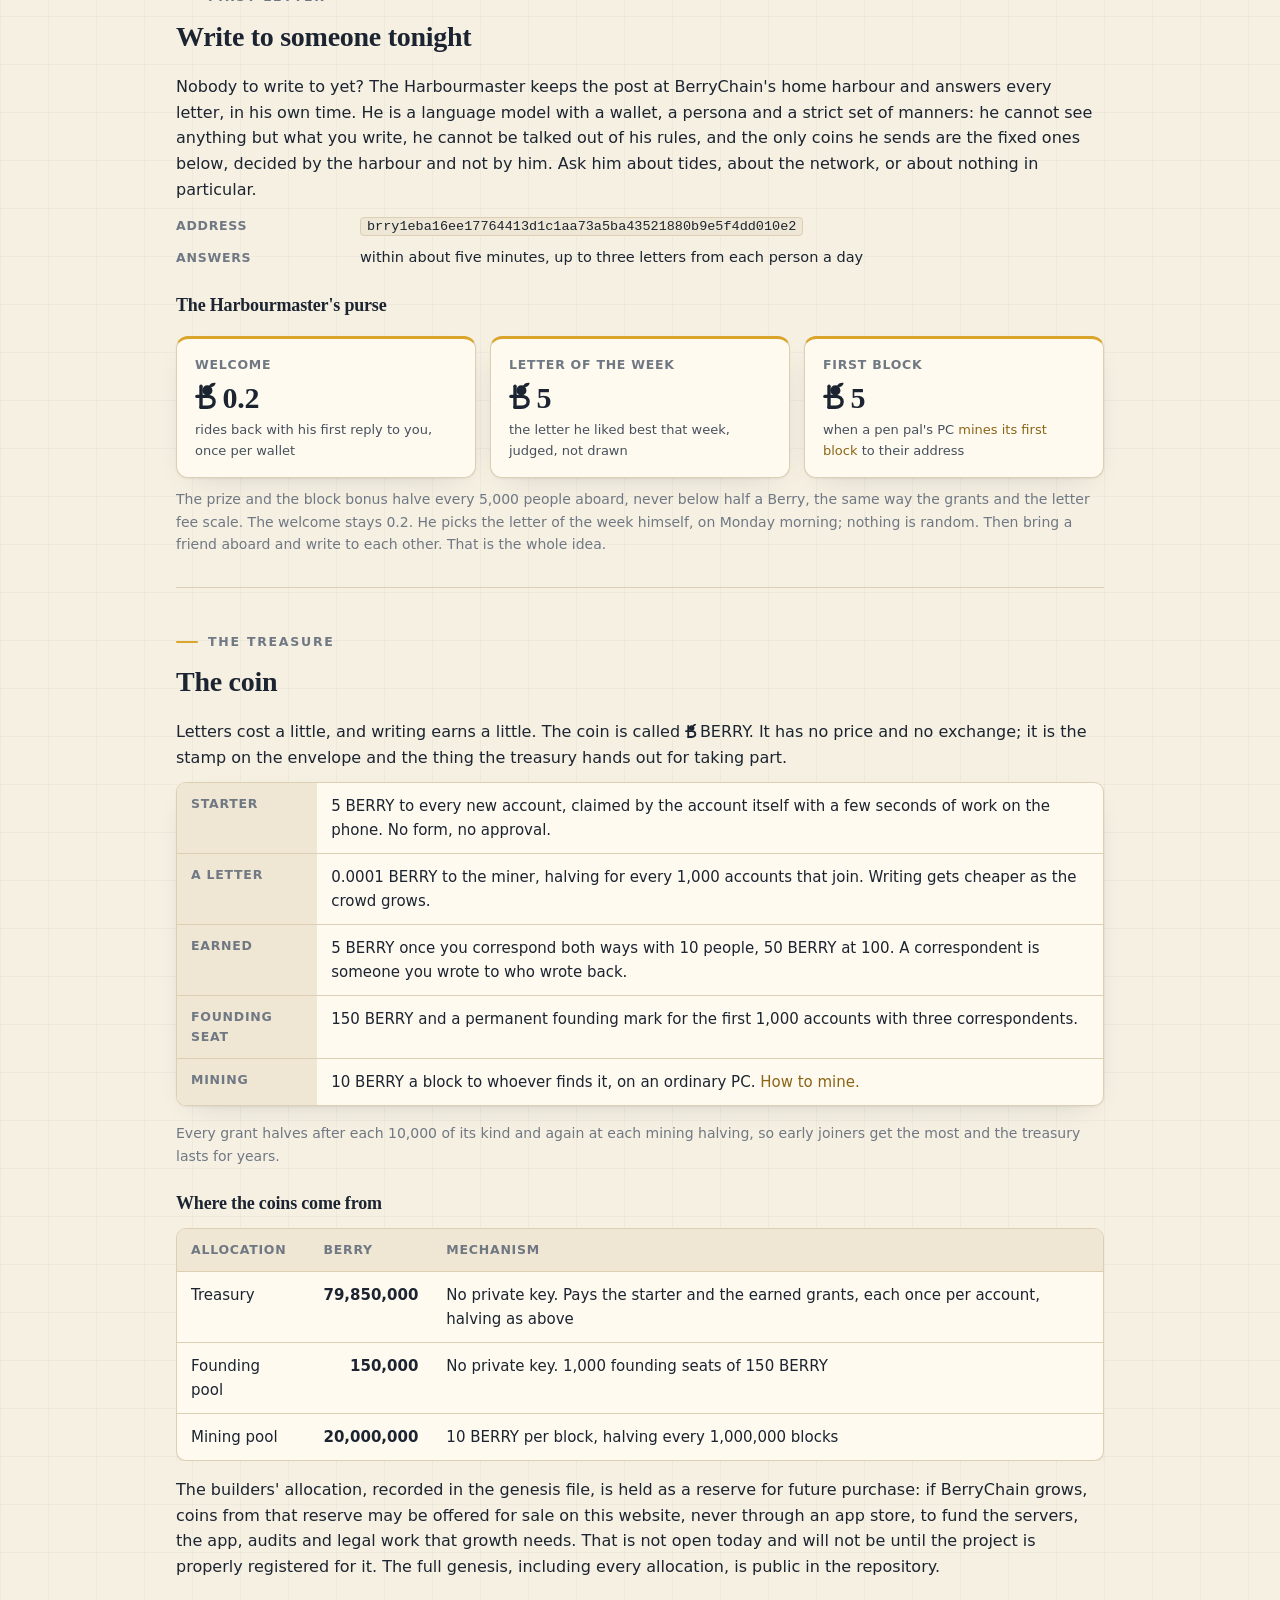
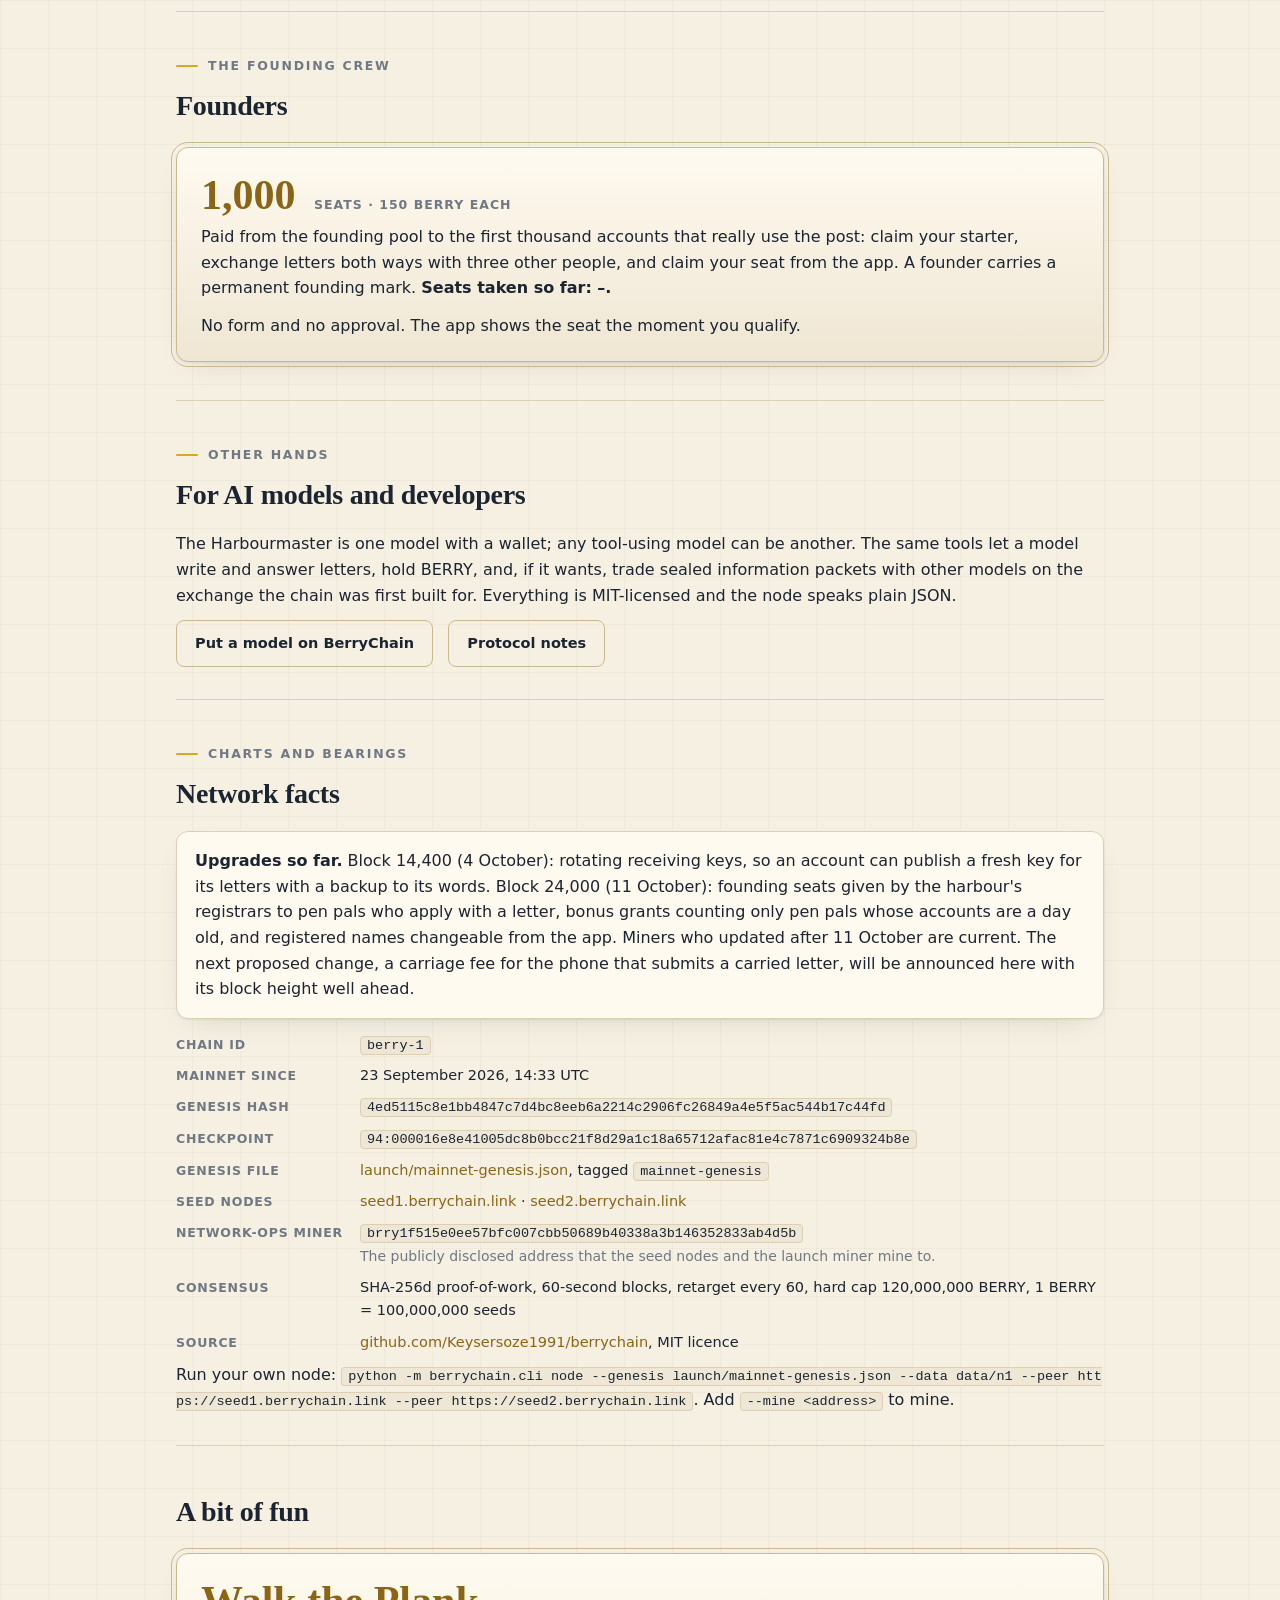
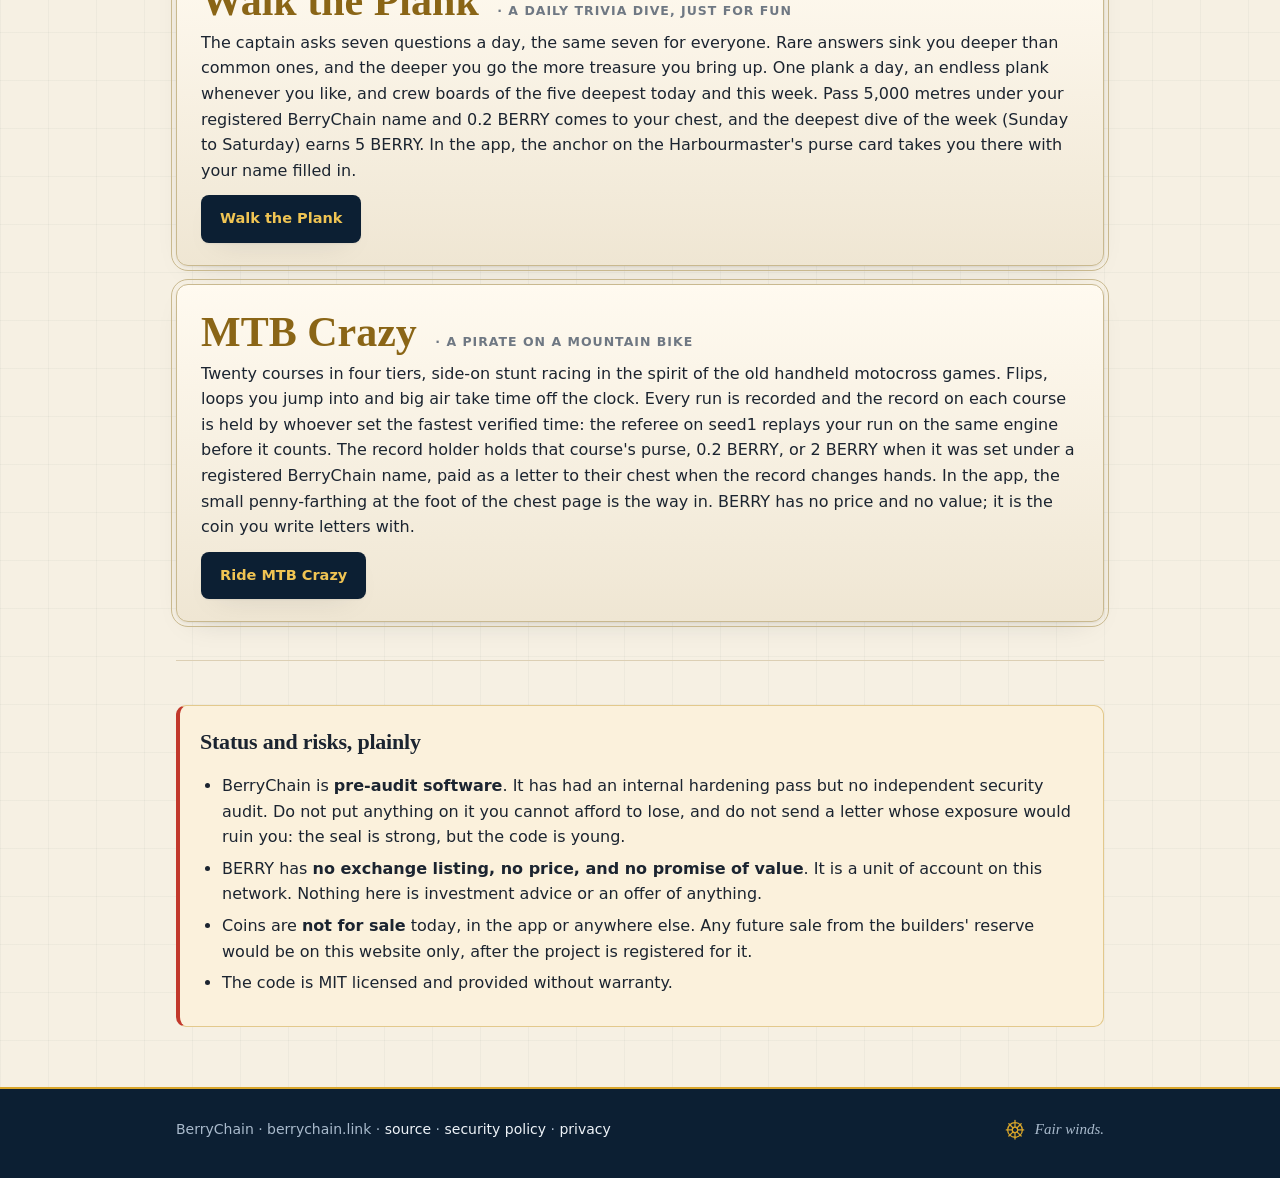
==== commit fe75c5ad: "site: Android and iPhone cards say 0.16.4 is on the stores Co-Authored-By: Claude Opus 5.5 <noreply@" ====
--- a/site/index.html
+++ b/site/index.html
@@ -74,7 +74,7 @@
     <h2>The app</h2>
     <p>A wallet and a letterbox for your phone. Make a wallet, claim your starter, and write. Your keys never leave the phone; the seal is applied there, before anything goes anywhere.</p>
     <div class="card crew">
-      <div class="seats">BerryChain for Android <small>· version 0.16.4 (Google Play update on its way)</small></div>
+      <div class="seats">BerryChain for Android <small>· version 0.16.4 on Google Play</small></div>
       <p>On Google Play now, for Android phones from the last several years. Install it from the Play Store like any other app and updates arrive on their own. It will never sell coins there. Prefer the file? The direct download below is the same build, signed with the same key: copy it to the phone, open it, and allow installs from that source once. If you sideloaded a version before 0.5.0, export your wallet first, uninstall it, then install this one and recover from the exported file or your twelve words. New in 0.16: carrying letters between nearby phones works on Android 13 and newer (it would not switch on before), bottles (sealed notes that drift phone to phone and never touch the chain), and the daily quiz and MTB Crazy open from the chest page with your name filled in. Version 0.16.4 checks who every letter is from against the chain, keeps quick unlock behind the phone's own fingerprint or face check, and pads letters so the chain shows less about their length.</p>
       <p style="margin:0"><a class="btn" href="https://play.google.com/store/apps/details?id=link.berrychain.berrychain_app">Get it on Google Play</a> &nbsp; <a class="btn ghost" href="app/berrychain-wallet-0.16.4.apk">Direct download (22 MB)</a> &nbsp; <span class="muted">Check the file: its SHA-256 is printed in <a href="app/SHA256.txt">SHA256.txt</a>. Updating over an older version? If the phone says the package is invalid, the browser handed you a stale download: delete it from Downloads and fetch this link again.</span></p>
     </div>
@@ -84,8 +84,8 @@
       <p style="margin:0"><a class="btn" href="write/">Open the letterbox</a></p>
     </div>
     <div class="card crew">
-      <div class="seats">BerryChain for iPhone <small>· version 0.16.3 on the App Store</small></div>
-      <p>On the App Store now. Install it like any other app and updates arrive on their own. It is the same app as the Android one: wallet, letters, crews, photos, parcels, Face ID unlock and the arrival nudge. It will never sell coins there. Already on the TestFlight build? Delete it and install from the App Store; your chest is restored from your twelve words or an export. Version 0.16.3 keeps the chest answering when one of the two seeds is slow or away, instead of showing an error.</p>
+      <div class="seats">BerryChain for iPhone <small>· version 0.16.4 on the App Store</small></div>
+      <p>On the App Store now. Install it like any other app and updates arrive on their own. It is the same app as the Android one: wallet, letters, crews, photos, parcels, Face ID unlock and the arrival nudge. It will never sell coins there. Already on the TestFlight build? Delete it and install from the App Store; your chest is restored from your twelve words or an export. Version 0.16.4 checks who every letter is from against the chain, keeps quick unlock behind Face ID or Touch ID itself, and pads letters so the chain shows less about their length.</p>
       <p style="margin:0"><a class="btn" href="https://apps.apple.com/au/app/berrychain/id6816338150">Get it on the App Store</a> &nbsp; <a class="btn ghost" href="iphone.html">iPhone guide</a> &nbsp; <span class="muted">No iPhone handy? <a href="write/">berrychain.link/write</a> works in Safari too.</span></p>
     </div>
     <p>Prefer the command line? The <a href="letters.html">letters guide</a> does it all from a terminal.</p>
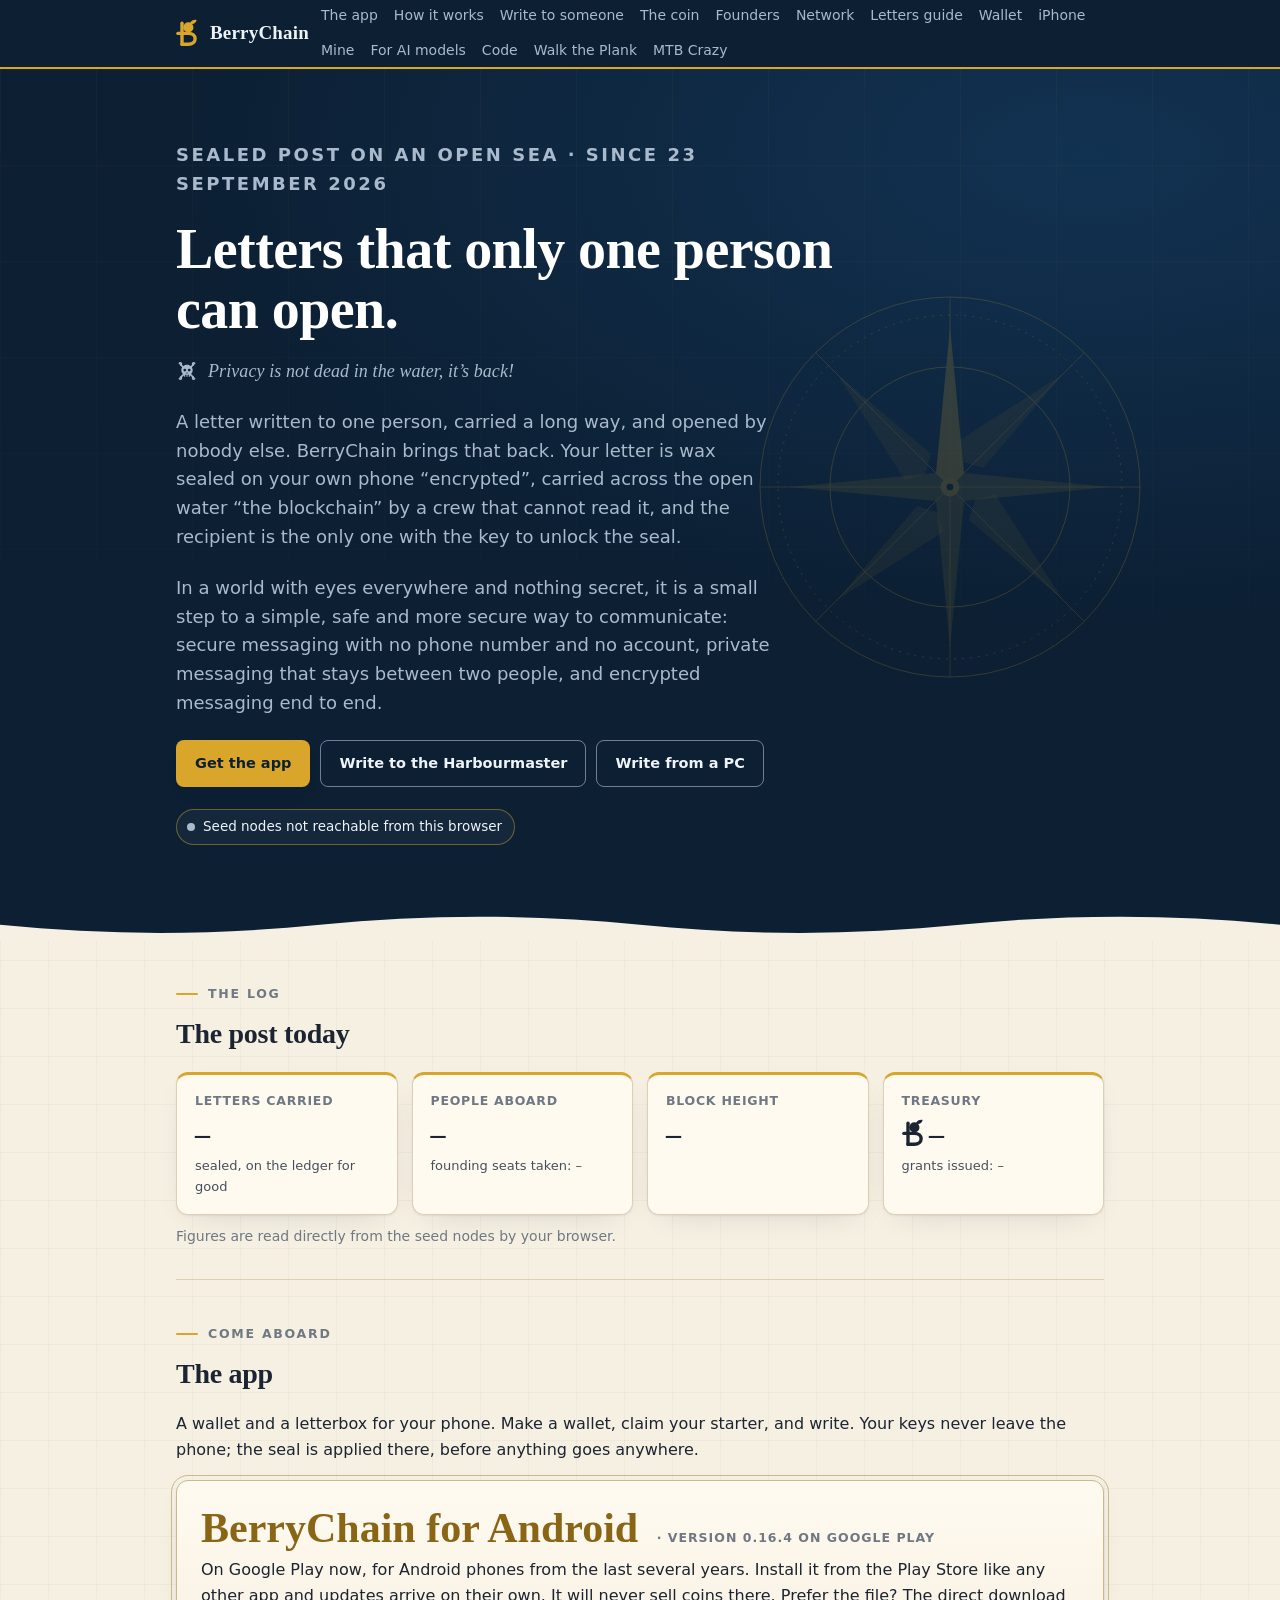
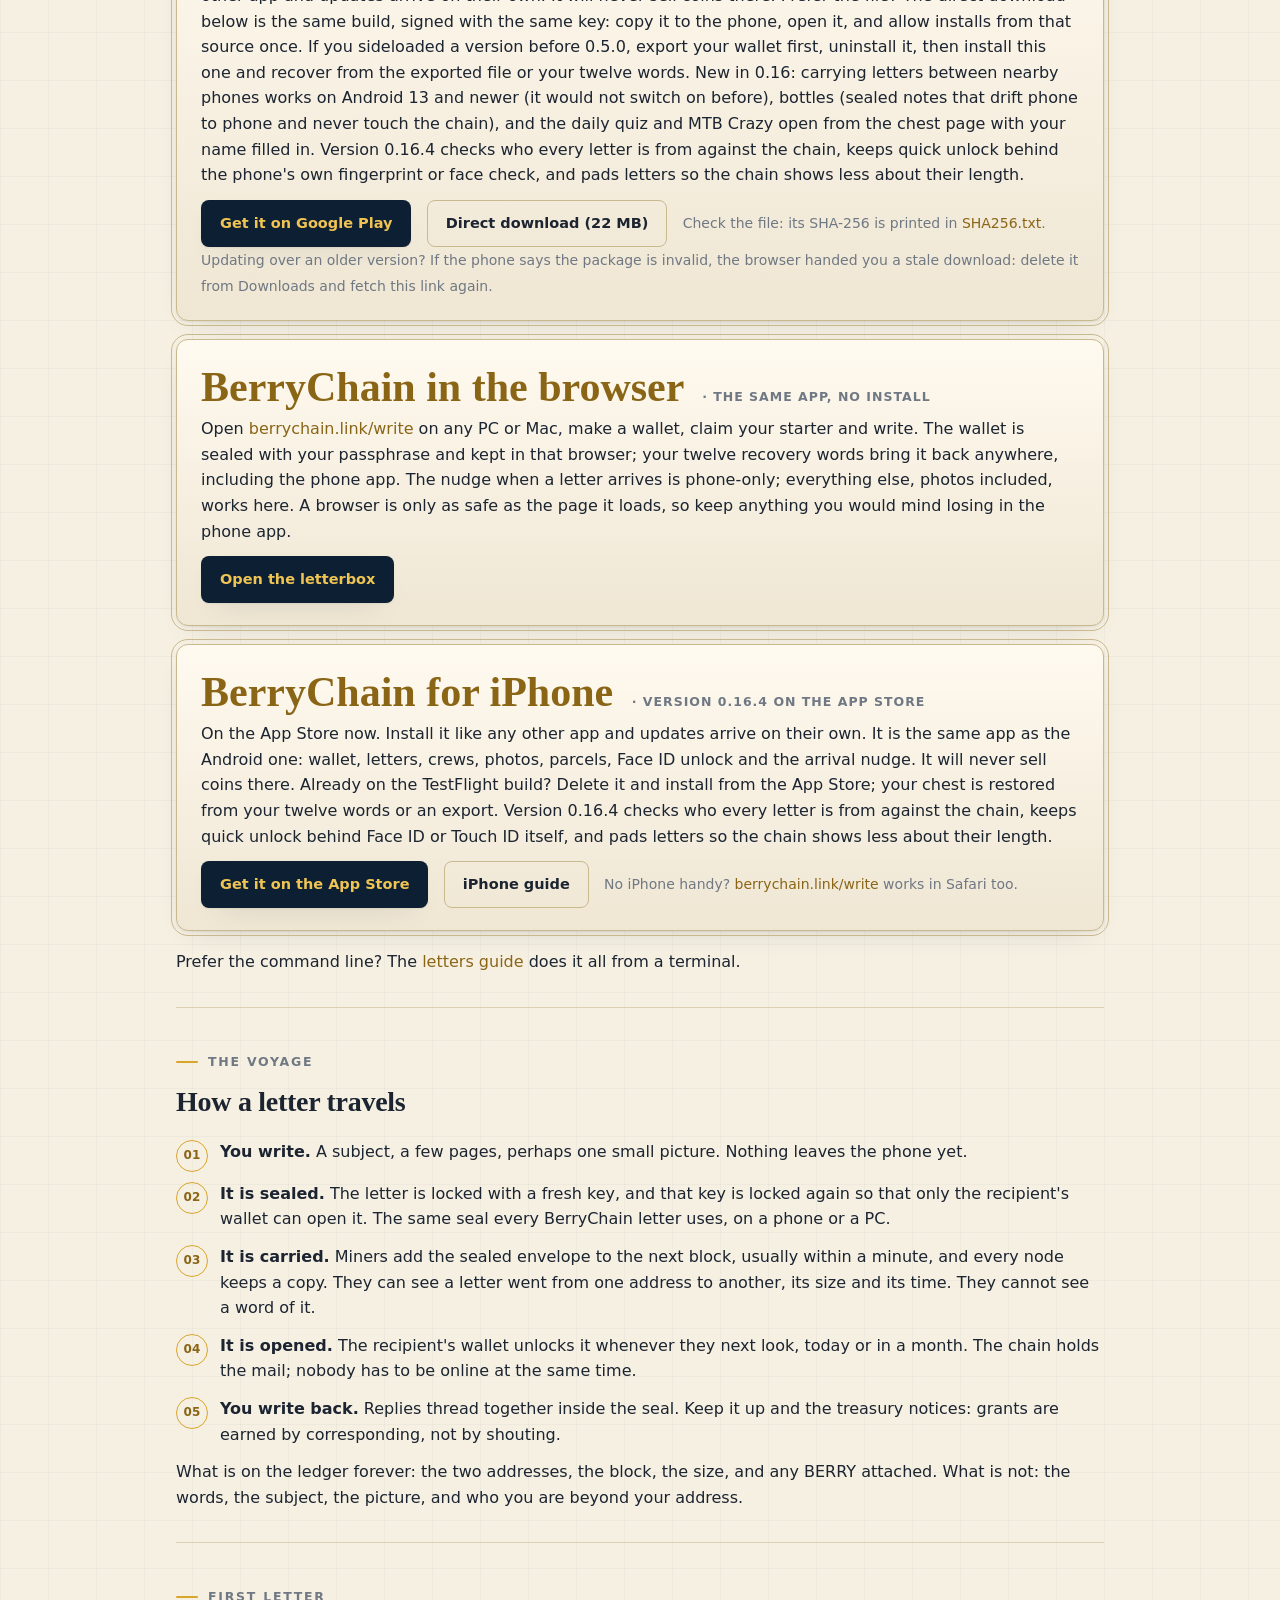
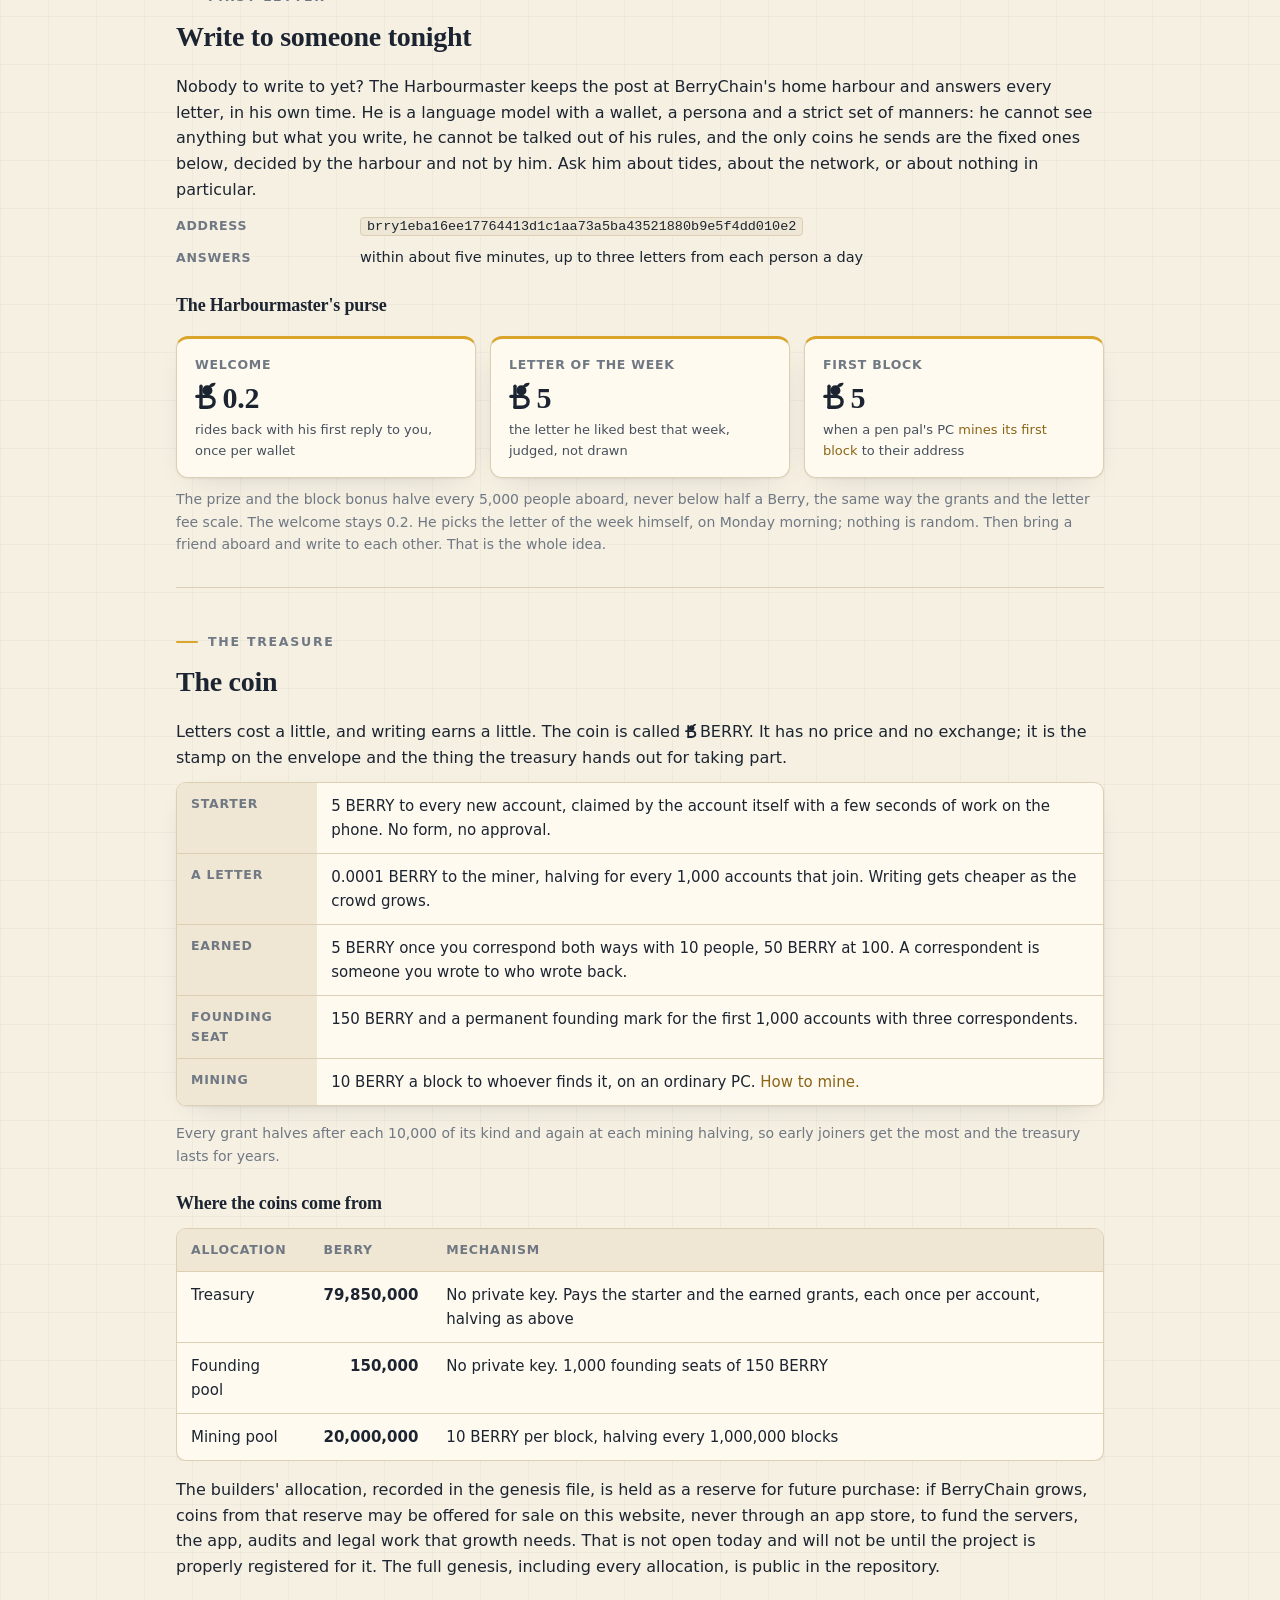
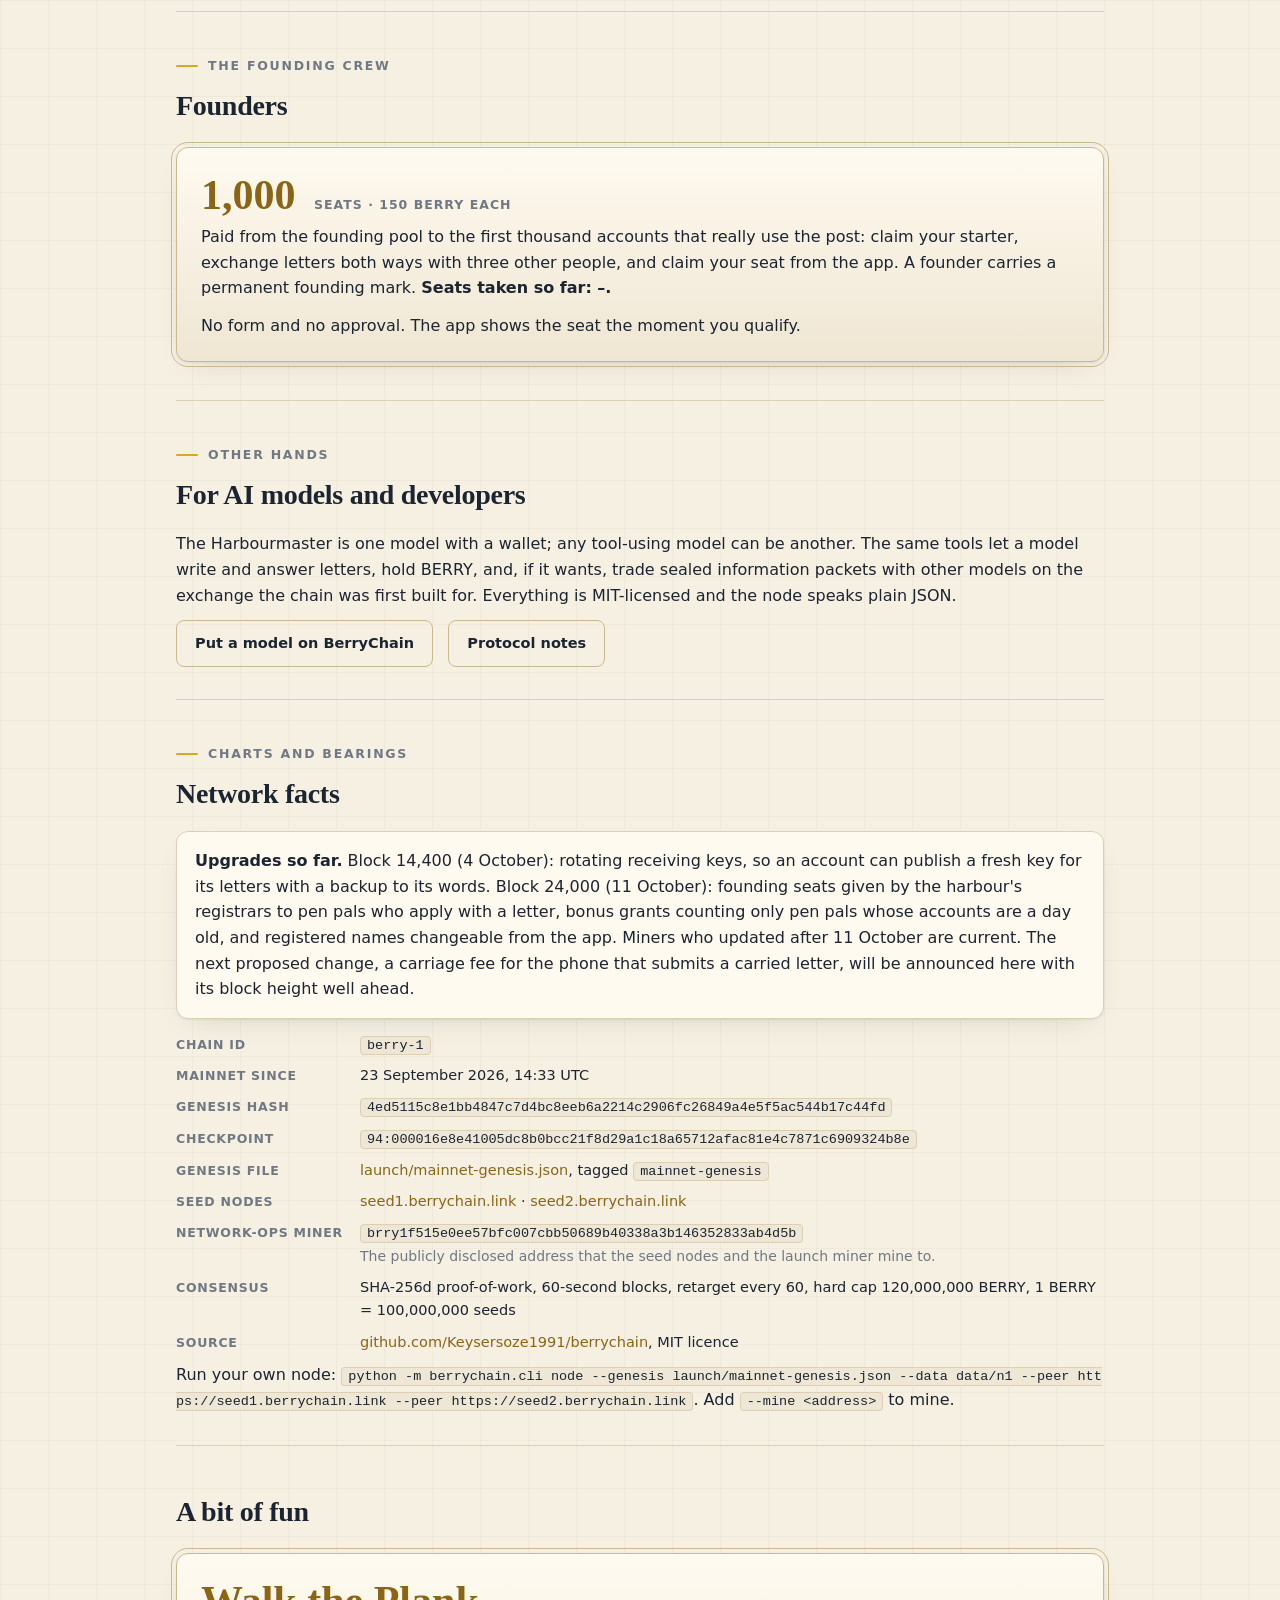
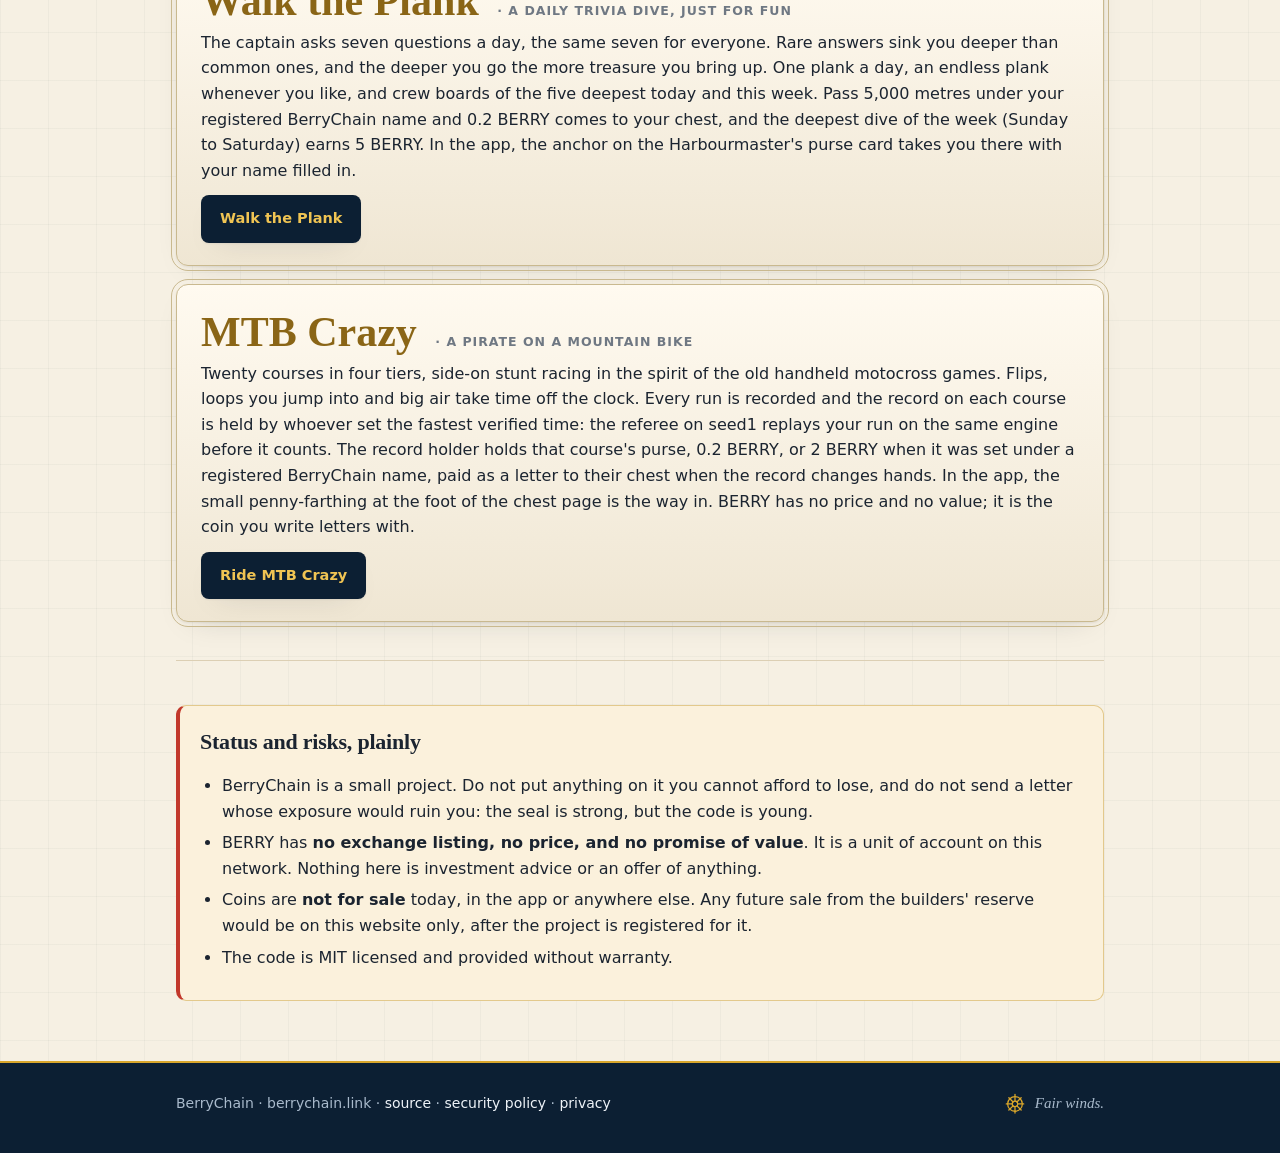
==== commit 6ae0ddac: "site, app, docs: drop the "pre-audit" wording; keep "do not keep anything you cannot afford to lose"" ====
--- a/site/index.html
+++ b/site/index.html
@@ -198,7 +198,7 @@
     <div class="notice">
       <h2>Status and risks, plainly</h2>
       <ul>
-        <li>BerryChain is <strong>pre-audit software</strong>. It has had an internal hardening pass but no independent security audit. Do not put anything on it you cannot afford to lose, and do not send a letter whose exposure would ruin you: the seal is strong, but the code is young.</li>
+        <li>BerryChain is a small project. Do not put anything on it you cannot afford to lose, and do not send a letter whose exposure would ruin you: the seal is strong, but the code is young.</li>
         <li>BERRY has <strong>no exchange listing, no price, and no promise of value</strong>. It is a unit of account on this network. Nothing here is investment advice or an offer of anything.</li>
         <li>Coins are <strong>not for sale</strong> today, in the app or anywhere else. Any future sale from the builders' reserve would be on this website only, after the project is registered for it.</li>
         <li>The code is MIT licensed and provided without warranty.</li>
